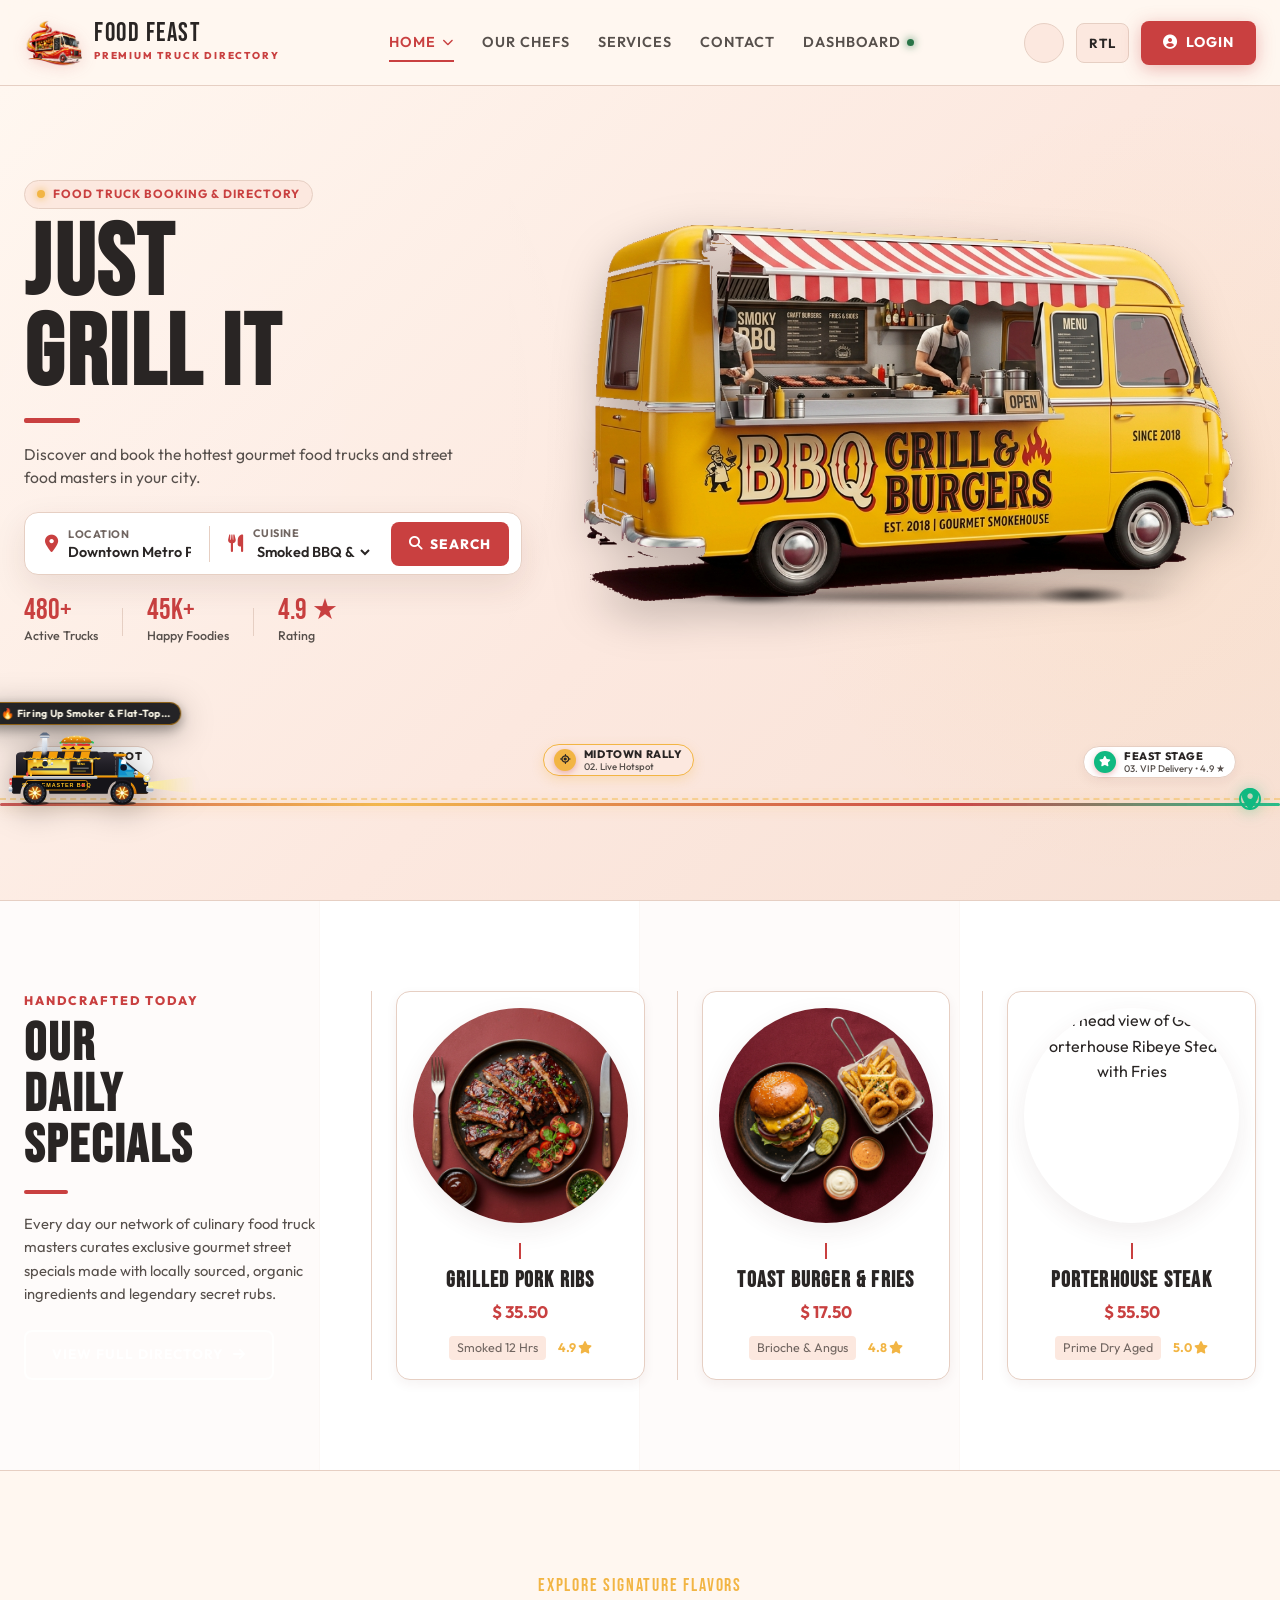
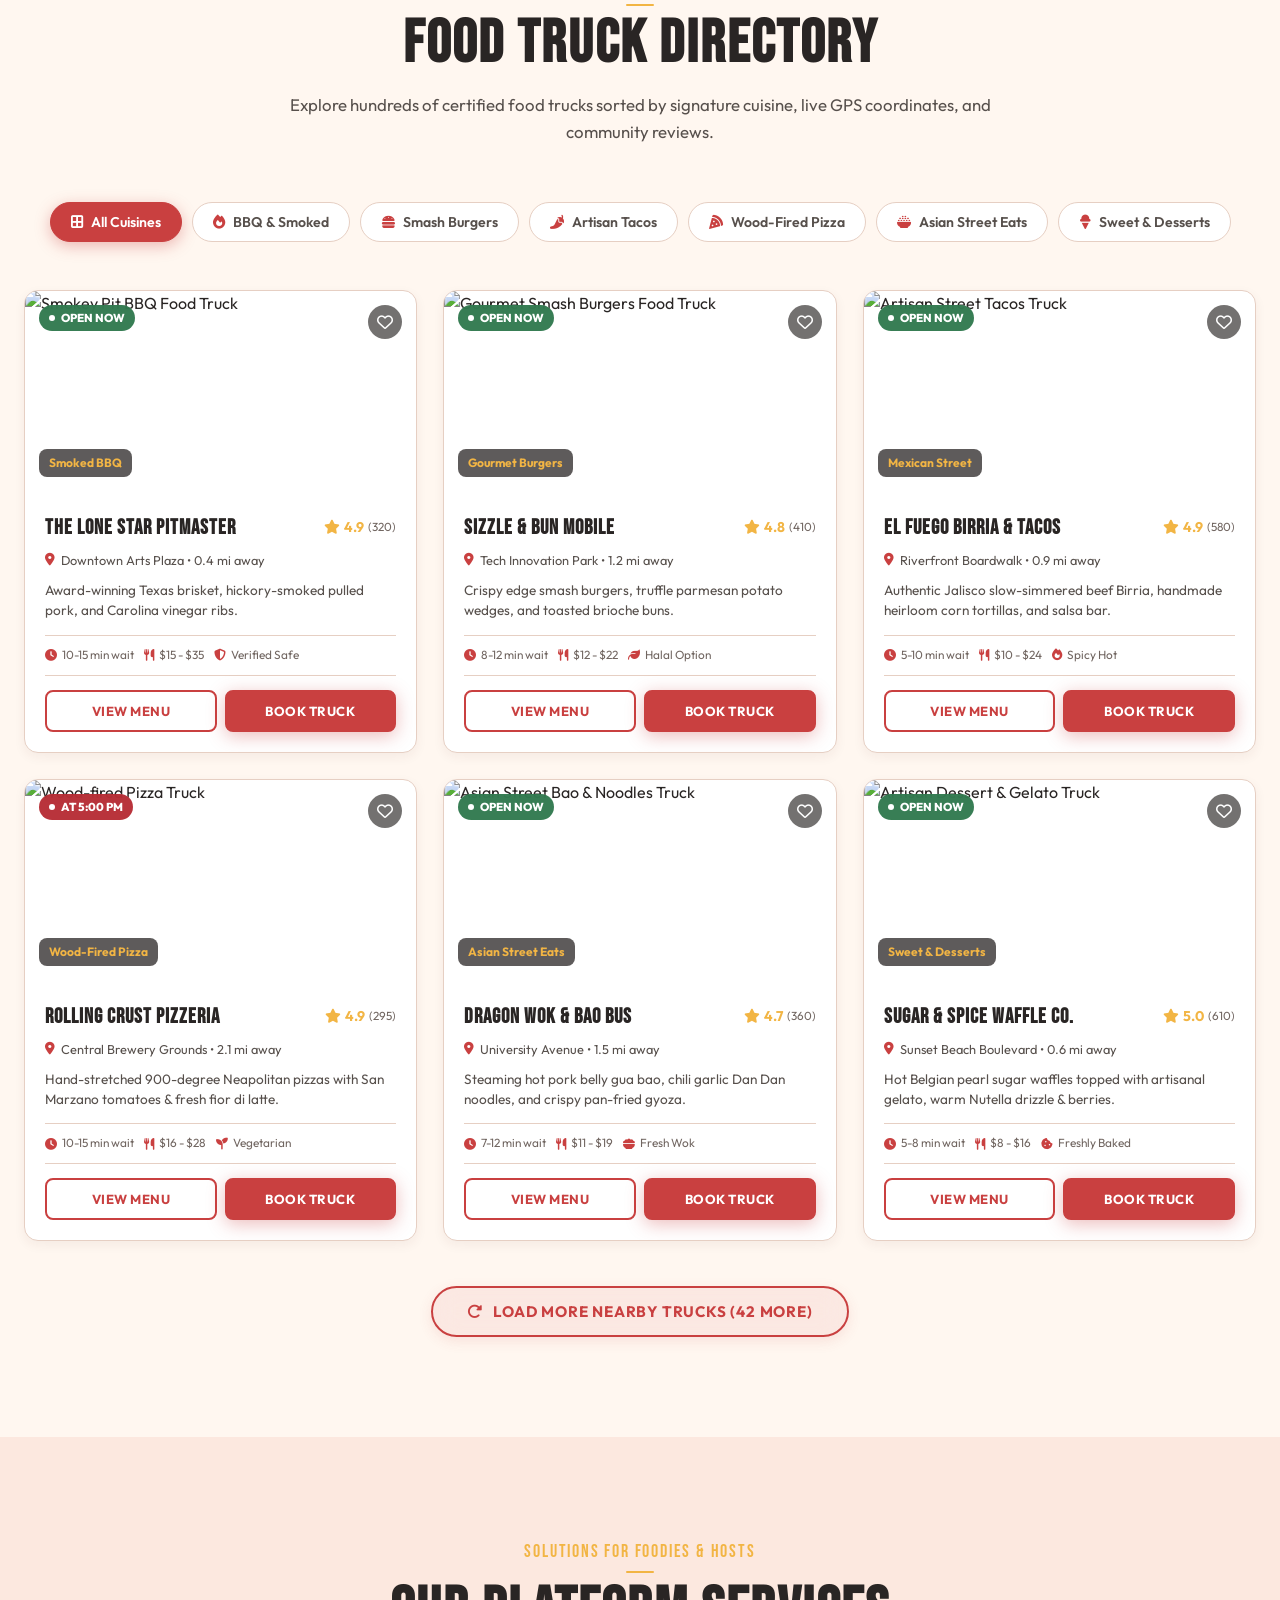
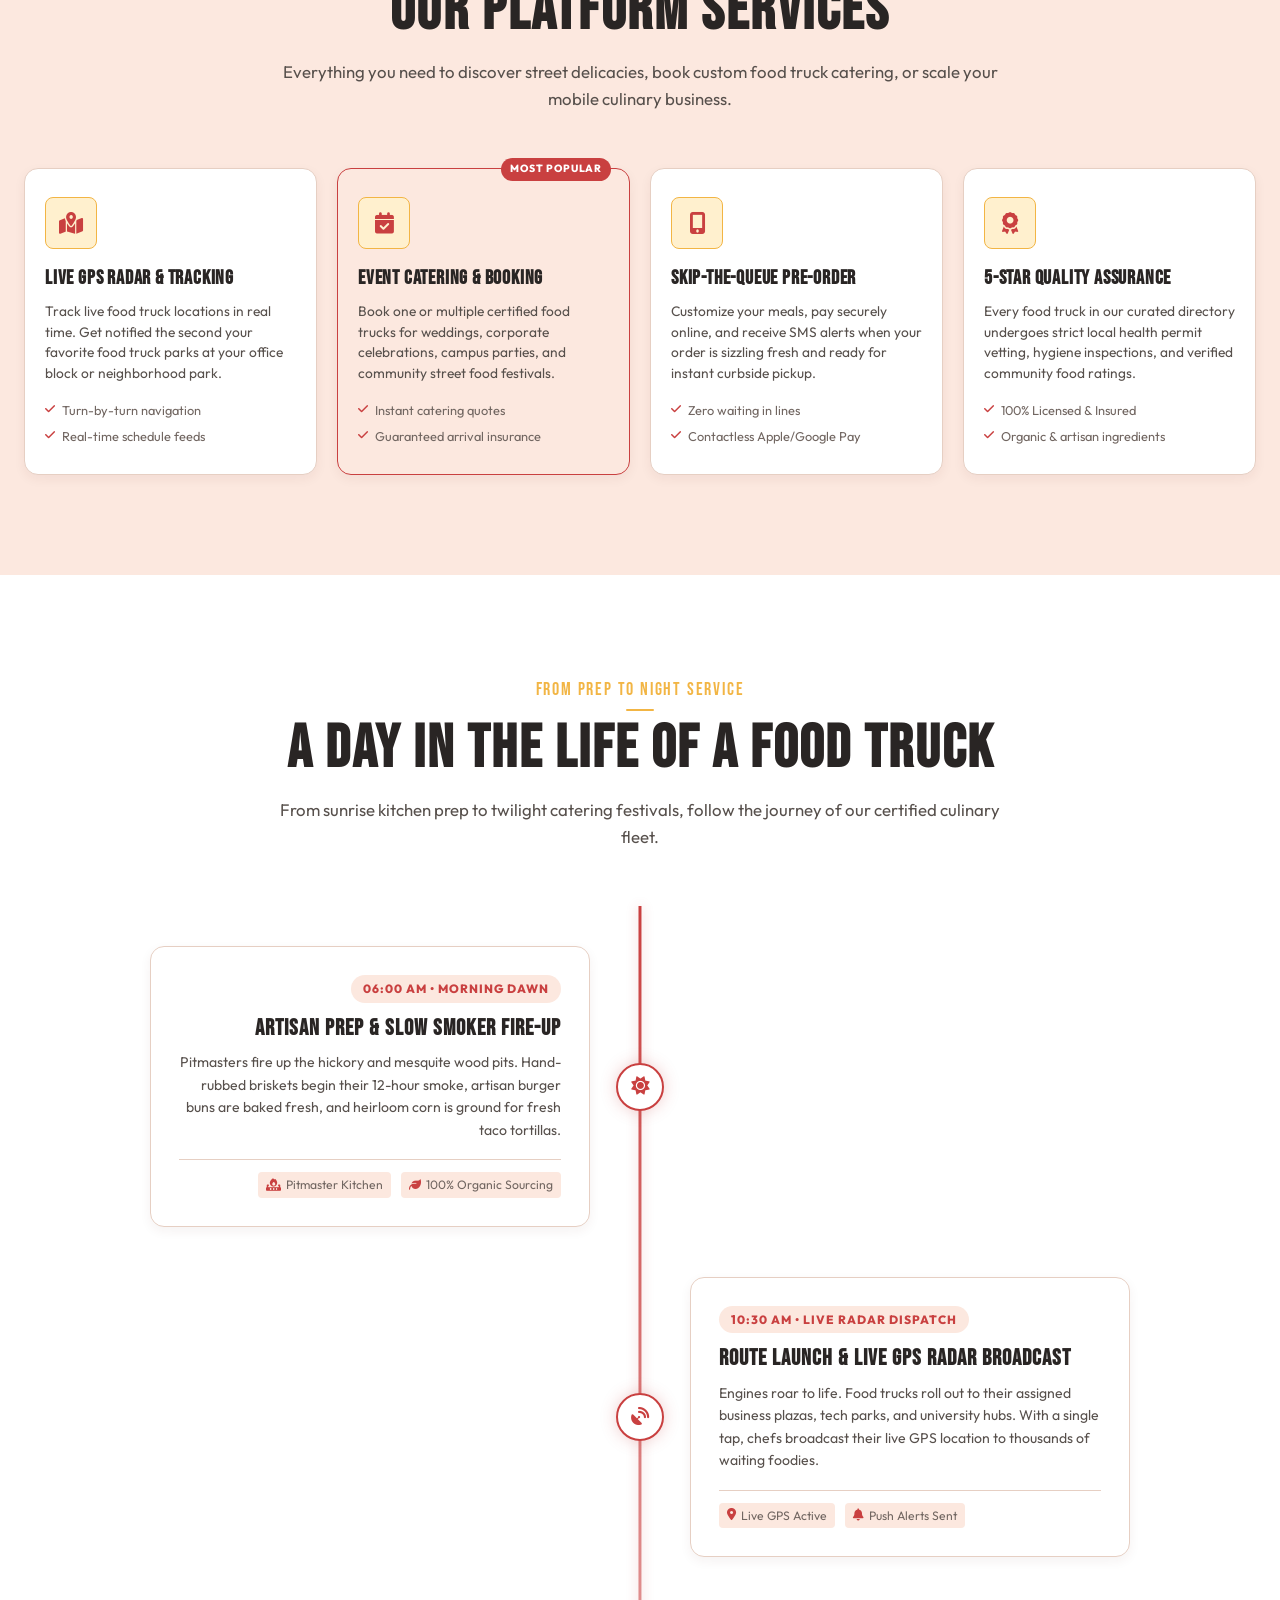
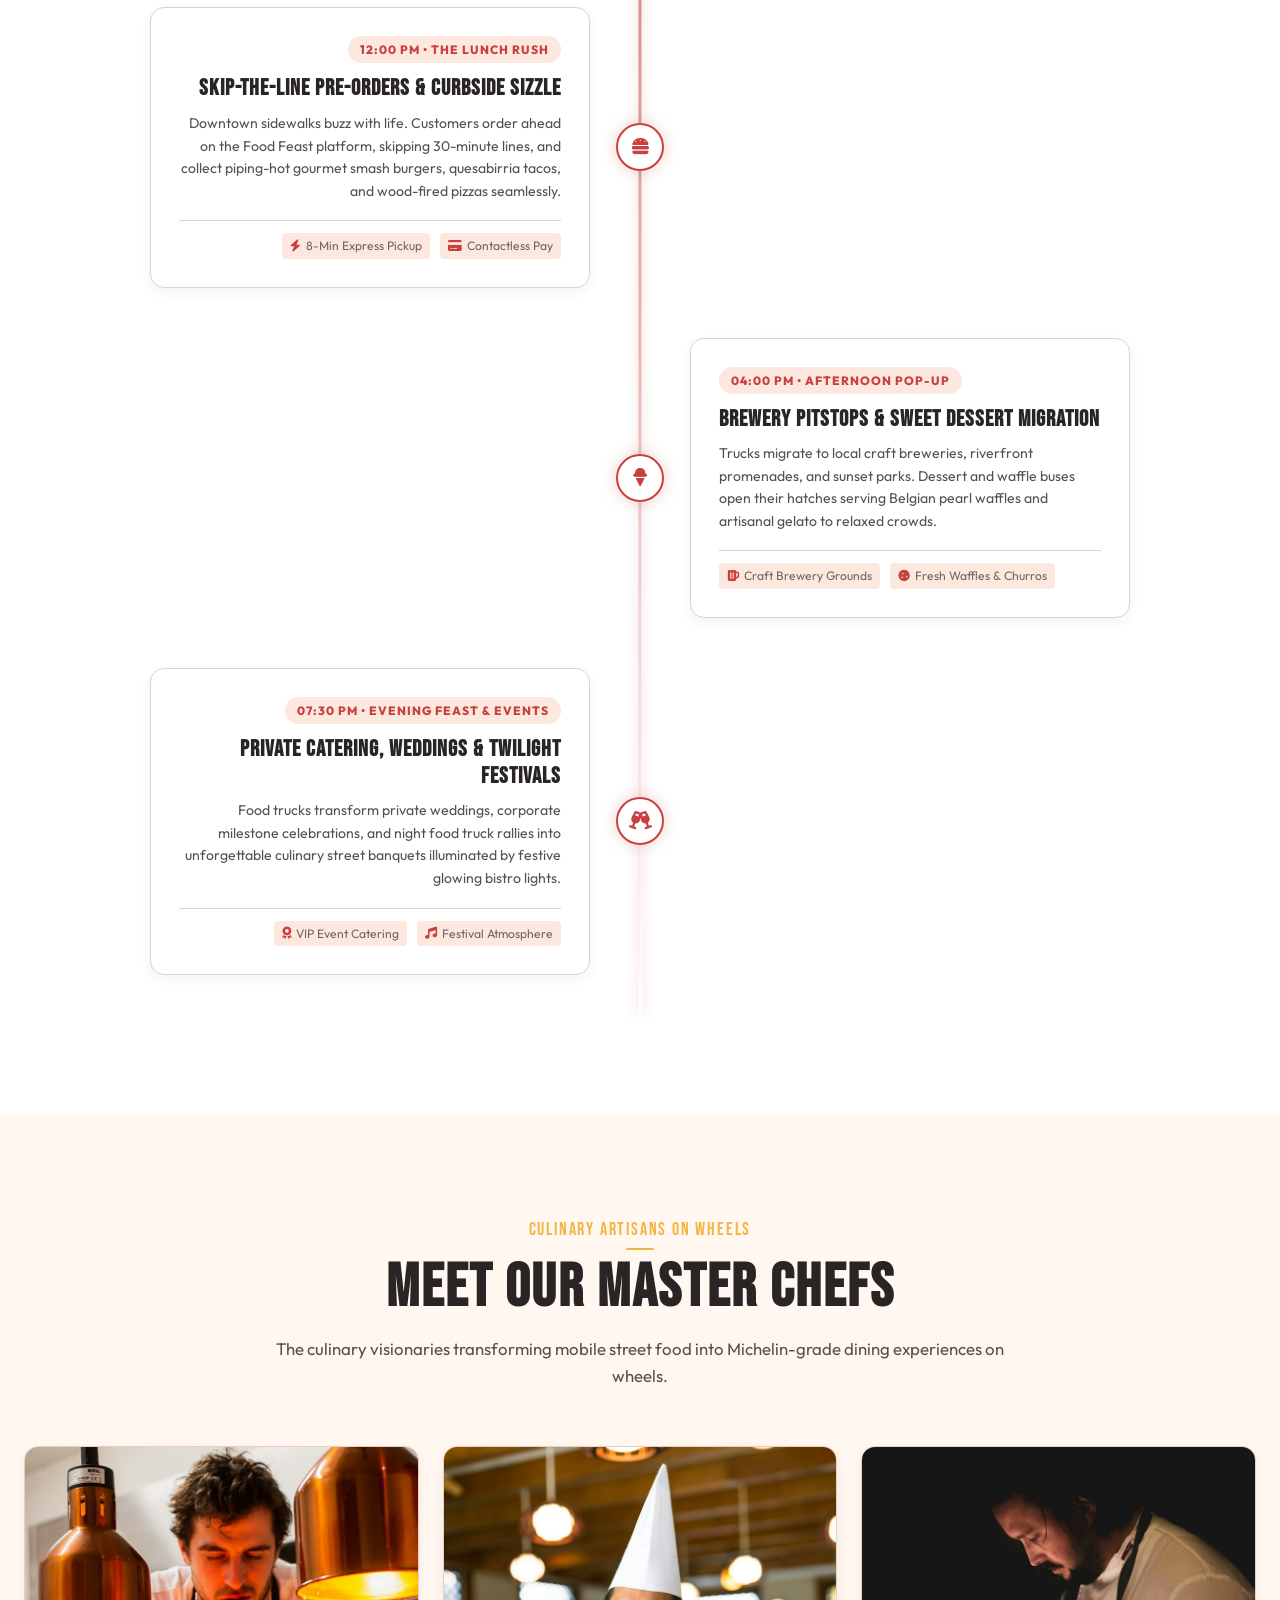
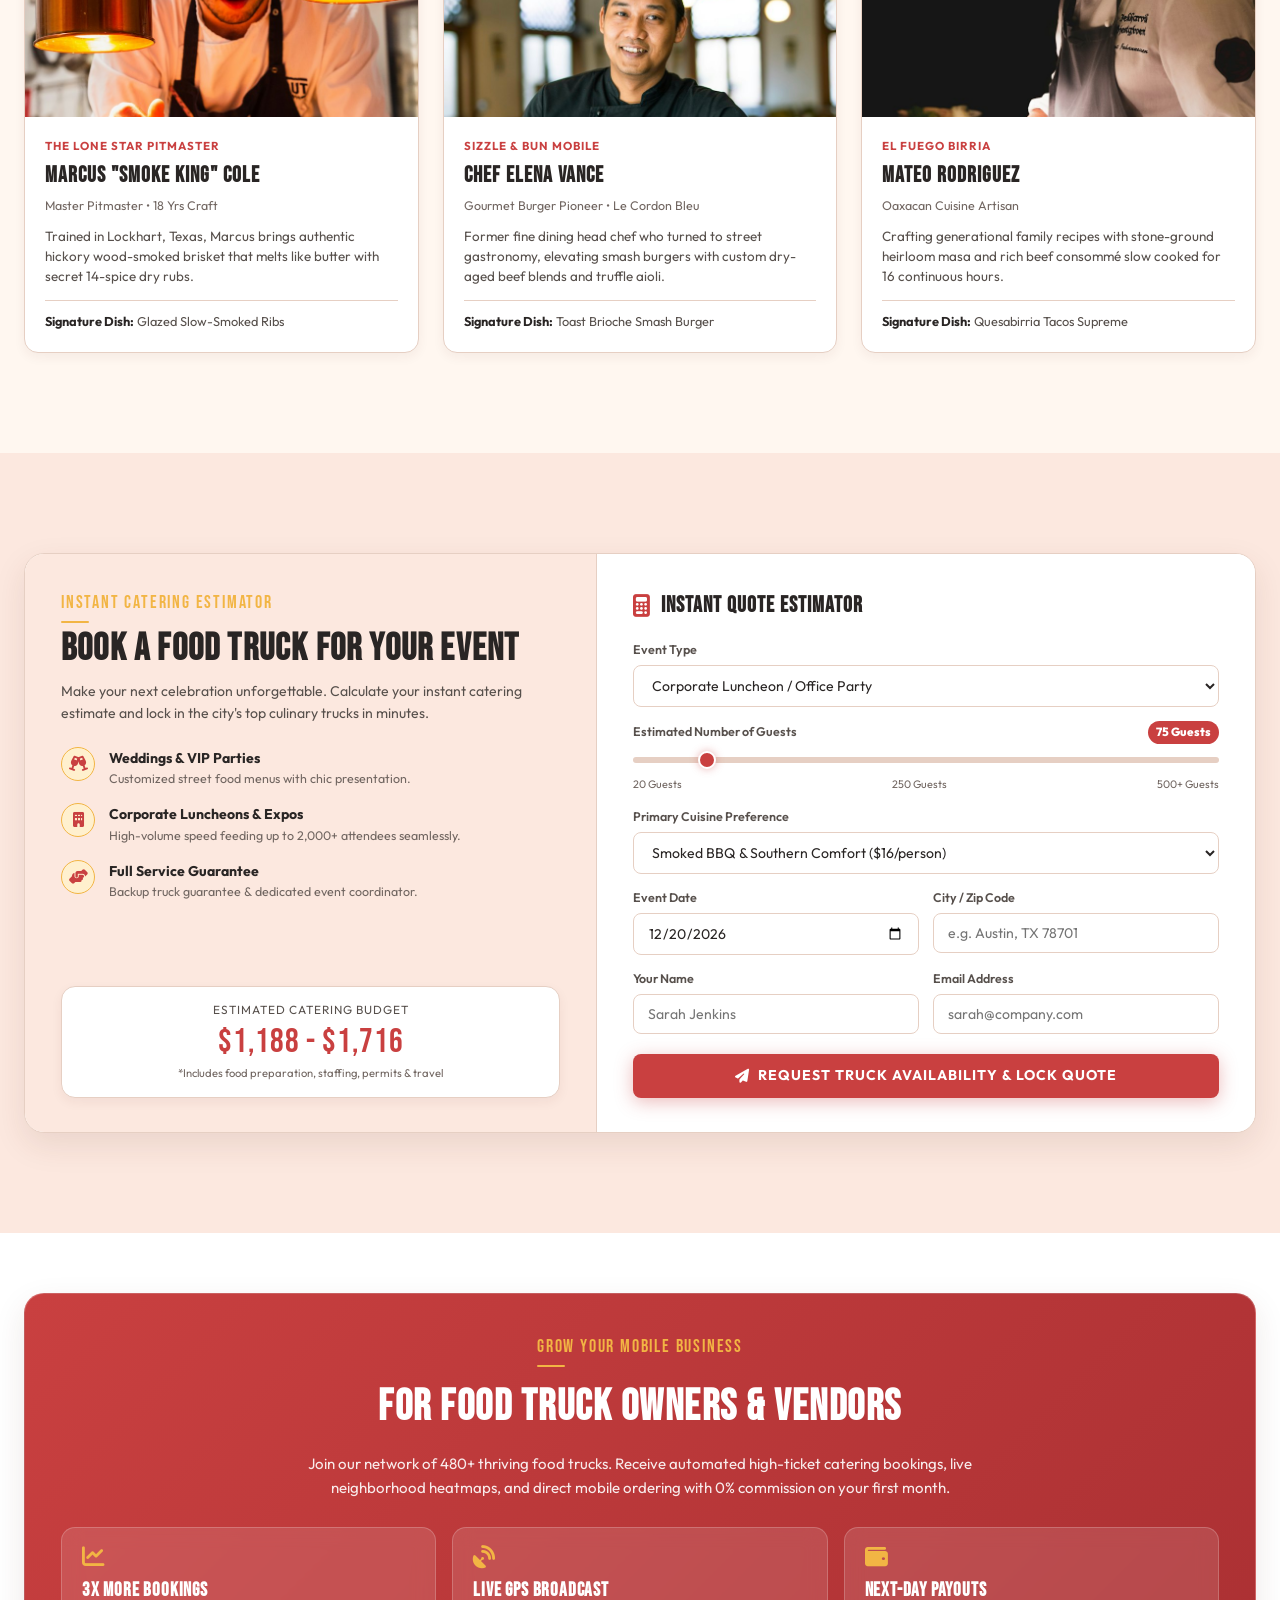
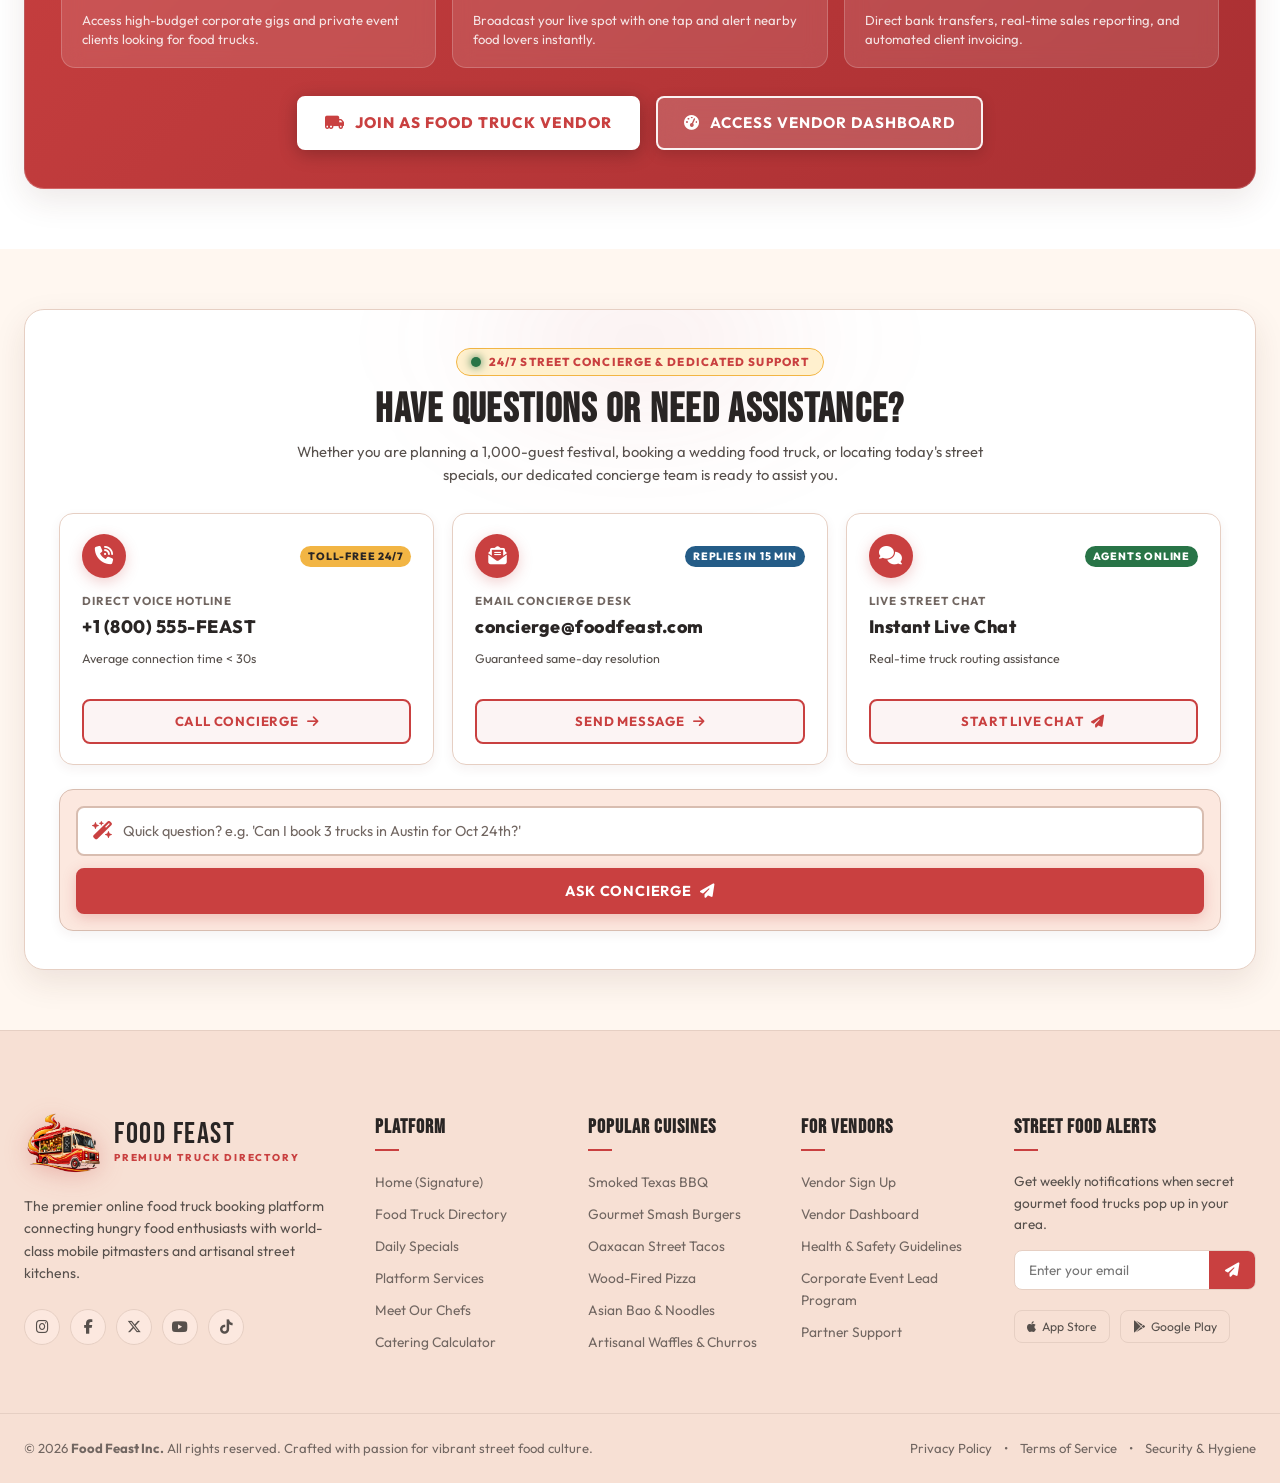
==== index.html @ 77c75a03 "Add files via upload" ====
<!DOCTYPE html>
<html lang="en" dir="ltr" data-theme="burgundy">
<head>
  <meta charset="UTF-8">
  <meta name="viewport" content="width=device-width, initial-scale=1.0">
  <title>Food Feast — Premier Food Truck Booking & Street Food Directory Platform</title>
  <meta name="description" content="Discover nearby gourmet food trucks, explore diverse street food cuisines, and book premium food trucks for catering, weddings, and private corporate events.">
  <meta name="keywords" content="food truck booking, food truck directory, street food, catering food trucks, BBQ ribs, gourmet burgers, food feast">
  
  <link rel="preconnect" href="https://fonts.googleapis.com">
  <link rel="preconnect" href="https://fonts.gstatic.com" crossorigin>
  <link href="https://fonts.googleapis.com/css2?family=Bebas+Neue&family=Outfit:wght@300;400;500;600;700;800&family=Playfair+Display:ital,wght@0,600;1,400&display=swap" rel="stylesheet">
  
  <link rel="stylesheet" href="https://cdnjs.cloudflare.com/ajax/libs/font-awesome/6.5.1/css/all.min.css">
  
  <script src="https://unpkg.com/lucide@latest"></script>
  
  <link rel="icon" type="image/png" href="assets/favicon.png">
  <link rel="apple-touch-icon" href="assets/favicon.png">

  <link rel="stylesheet" href="index.css?v=2.5">
</head>
<body>

  <header class="site-header" id="siteHeader">
    <div class="header-container">
      
      <a href="#home" class="brand-logo" id="brandLogo" aria-label="Food Feast Home">
        <div class="logo-emblem">
          <img src="assets/logo.png" alt="Food Feast Logo" class="brand-logo-img">
        </div>
        <div class="brand-text">
          <span class="brand-title">FOOD FEAST</span>
          <span class="brand-subtitle">PREMIUM TRUCK DIRECTORY</span>
        </div>
      </a>

      <nav class="main-nav" id="mainNav" aria-label="Primary Navigation">
        <ul class="nav-list">
          
          <li class="nav-item dropdown" id="homeDropdownItem">
            <a href="#home" class="nav-link dropdown-toggle active" id="homeDropdownToggle" aria-haspopup="true" aria-expanded="false">
              HOME <i class="fa-solid fa-chevron-down dropdown-arrow"></i>
            </a>
            <ul class="dropdown-menu" id="homeDropdownMenu">
              <li>
                <a href="index.html" class="dropdown-link active" id="navHome1">
                  <div class="drop-item-content">
                    <span class="drop-title">Home 1 (Signature)</span>
                    <span class="drop-desc">Hero BBQ Truck & Daily Specials</span>
                  </div>
                  <span class="current-badge">Active</span>
                </a>
              </li>
              <li>
                <a href="Home 2.html" class="dropdown-link" id="navHome2">
                  <div class="drop-item-content">
                    <span class="drop-title">Home 2 (Live Grid)</span>
                    <span class="drop-desc">Interactive Radar & Cuisine Finder</span>
                  </div>
                  <span class="preview-tag">Explore</span>
                </a>
              </li>
              <li>
                <a href="About.html" class="dropdown-link" id="navAbout">
                  <div class="drop-item-content">
                    <span class="drop-title">About Us (Our Chefs)</span>
                    <span class="drop-desc">Mission, Heritage & Chef Roster</span>
                  </div>
                  <span class="preview-tag">Explore</span>
                </a>
              </li>
            </ul>
          </li>

          <li class="nav-item">
            <a href="About.html" class="nav-link" id="navChefs">OUR CHEFS</a>
          </li>
          <li class="nav-item">
            <a href="Services.html" class="nav-link" id="navServices">SERVICES</a>
          </li>
          <li class="nav-item">
            <a href="Contact.html" class="nav-link" id="navContact">CONTACT</a>
          </li>
          <li class="nav-item">
            <a href="dashboard.html" class="nav-link" id="navDashboard">
              DASHBOARD <span class="nav-live-dot"></span>
            </a>
          </li>
        </ul>
      </nav>

      <div class="header-actions">
        
        <button class="action-btn theme-toggle-btn" id="themeToggleBtn" aria-label="Toggle Theme Mode" title="Toggle Light / Dark Mode">
          <i data-lucide="sun" id="themeLucideIcon" class="theme-lucide-icon"></i>
        </button>

        <button class="action-btn rtl-toggle-btn" id="rtlToggleBtn" aria-label="Toggle Text Direction" title="Switch Direction (LTR / RTL)">
          <span id="rtlText">RTL</span>
        </button>

        <a href="login.html" class="btn btn-primary login-btn" id="loginBtn" aria-label="Go to Login Page">
          <i class="fa-solid fa-user-circle"></i>
          <span>LOGIN</span>
        </a>

        <button class="mobile-menu-btn" id="mobileMenuBtn" aria-label="Toggle Mobile Navigation Menu">
          <span class="bar"></span>
          <span class="bar"></span>
          <span class="bar"></span>
        </button>
      </div>

    </div>
  </header>

  <div class="mobile-drawer" id="mobileDrawer">
    <div class="drawer-header">
      <div class="brand-text">
        <span class="brand-title">FOOD FEAST</span>
      </div>
      <button class="drawer-close-btn" id="drawerCloseBtn" aria-label="Close menu">&times;</button>
    </div>
    <ul class="mobile-nav-list">
      <li><a href="index.html" class="mobile-nav-link active">Home 1</a></li>
      <li><a href="Home 2.html" class="mobile-nav-link">Home 2</a></li>
      <li><a href="About.html" class="mobile-nav-link">About (our Chefs)</a></li>
      <li><a href="Services.html" class="mobile-nav-link">Services</a></li>
      <li><a href="Contact.html" class="mobile-nav-link">Contact</a></li>
      <li><a href="dashboard.html" class="mobile-nav-link">Dashboard</a></li>
    </ul>
    <div class="drawer-footer">
      <a href="login.html" class="btn btn-primary w-100 mobile-login-btn" id="mobileLoginBtn">
        <i class="fa-solid fa-user-circle"></i>
        <span>Login / Register</span>
      </a>
    </div>
  </div>

  <main id="mainContent">

    <section class="section hero-section" id="home">
      <div class="hero-split-backdrop">
        <div class="hero-backdrop-left"></div>
        <div class="hero-backdrop-right"></div>
      </div>
      
      <div class="container hero-container">
        
        <div class="hero-content">
          <div class="hero-badge">
            <span class="pulse-beacon"></span>
            <span>FOOD TRUCK BOOKING & DIRECTORY</span>
          </div>

          <h1 class="hero-title">
            JUST<br>GRILL IT
          </h1>
          
          <div class="hero-title-dash"></div>

          <p class="hero-lead">
            Discover and book the hottest gourmet food trucks and street food masters in your city.
          </p>

          <div class="hero-search-card" id="heroSearchCard">
            <form class="hero-search-form" id="heroSearchForm" onsubmit="return false;">
              <div class="search-input-group">
                <i class="fa-solid fa-location-dot input-icon"></i>
                <div class="input-field-wrapper">
                  <label for="locationInput" class="input-label">Location</label>
                  <input type="text" id="locationInput" placeholder="Downtown, Metro Park..." value="Downtown Metro Park">
                </div>
              </div>

              <div class="search-divider"></div>

              <div class="search-input-group">
                <i class="fa-solid fa-utensils input-icon"></i>
                <div class="input-field-wrapper">
                  <label for="cuisineSelect" class="input-label">Cuisine</label>
                  <select id="cuisineSelect" aria-label="Select Cuisine Type">
                    <option value="all">All Cuisines</option>
                    <option value="bbq" selected>Smoked BBQ & Ribs</option>
                    <option value="burgers">Gourmet Smash Burgers</option>
                    <option value="tacos">Artisan Street Tacos</option>
                    <option value="pizza">Wood-Fired Pizza</option>
                    <option value="dessert">Sweet & Waffles</option>
                  </select>
                </div>
              </div>

              <button type="submit" class="btn btn-search" id="heroFindTrucksBtn">
                <i class="fa-solid fa-magnifying-glass"></i>
                <span>SEARCH</span>
              </button>
            </form>
          </div>

          <div class="hero-stats-row">
            <div class="hero-stat-item">
              <span class="stat-number">480+</span>
              <span class="stat-label">Active Trucks</span>
            </div>
            <div class="hero-stat-sep"></div>
            <div class="hero-stat-item">
              <span class="stat-number">45K+</span>
              <span class="stat-label">Happy Foodies</span>
            </div>
            <div class="hero-stat-sep"></div>
            <div class="hero-stat-item">
              <span class="stat-number">4.9 ★</span>
              <span class="stat-label">Rating</span>
            </div>
          </div>
        </div>

        <div class="hero-visual">
          <div class="truck-showcase-wrapper" id="heroTruckWrapper">
            <div class="truck-glow-layer"></div>
            
            <img src="assets/hero_truck_transparent.png" alt="Vibrant Yellow Gourmet Food Truck BBQ & Burgers" class="hero-truck-image" id="heroTruckImg" loading="eager" fetchpriority="high">
            
            <div class="truck-ground-shadow"></div>
            <div class="truck-ground-contact-line"></div>
            <div class="truck-tire-contact-left"></div>
            <div class="truck-tire-contact-right"></div>
          </div>
        </div>

        <div class="hero-transit-lane" id="heroTransitLane" aria-label="Live Food Truck Fleet Odyssey Track">
          
          <div class="transit-waypoints-bar">
            
            <button class="transit-waypoint wp-start" data-stop="start" id="wpDepot" title="Click to track Grill Depot" type="button">
              <span class="wp-icon"><i class="fa-solid fa-fire-burner"></i></span>
              <span class="wp-meta">
                <strong class="wp-name">GRILL DEPOT</strong>
                <small class="wp-sub">01. Fire Up Grills</small>
              </span>
            </button>

            <button class="transit-waypoint wp-mid active" data-stop="mid" id="wpRally" title="Click to track Midtown Rally" type="button">
              <span class="wp-icon"><i class="fa-solid fa-location-crosshairs"></i></span>
              <span class="wp-meta">
                <strong class="wp-name">MIDTOWN RALLY</strong>
                <small class="wp-sub">02. Live Hotspot</small>
              </span>
            </button>

            <button class="transit-waypoint wp-end" data-stop="end" id="wpFest" title="Click to track Feast Stage" type="button">
              <span class="wp-icon"><i class="fa-solid fa-star"></i></span>
              <span class="wp-meta">
                <strong class="wp-name">FEAST STAGE</strong>
                <small class="wp-sub">03. VIP Delivery • 4.9 ★</small>
              </span>
            </button>
          </div>

          <div class="transit-road-track">
            <div class="transit-road-surface"></div>
            <div class="transit-road-dash"></div>
            
            <div class="transit-endpoint" title="Live Fleet Hotspot Destination">
              <i class="fa-solid fa-location-dot endpoint-pin"></i>
              <span class="endpoint-pulse"></span>
            </div>
          </div>

          <div class="mini-truck-mover" id="miniTruckMover" role="button" tabindex="0" title="Click to Honk & Boost! Hover for Menu" aria-label="Gourmet Food Truck #402 en route">
            
            <div class="truck-live-status-pill" id="truckStatusPill">
              <span class="telemetry-beacon"></span>
              <span class="telemetry-text" id="truckStatusText">🔥 Firing Up Smoker & Flat-Top...</span>
            </div>

            <div class="truck-honk-bubble" id="truckHonkBubble">HONK HONK! 🎺</div>

            <div class="truck-hover-card" id="truckHoverCard">
              <div class="th-header">
                <span class="th-badge"><i class="fa-solid fa-circle-check"></i> CERTIFIED FLEET #402</span>
                <span class="th-rating"><i class="fa-solid fa-star"></i> 4.9 (1.4K)</span>
              </div>
              <h4 class="th-title">The Smokemaster Pit & Burger Co.</h4>
              <p class="th-desc">Smoked bourbon ribs, crispy smash patties, artisan brioche buns.</p>
              <div class="th-footer">
                <span class="th-eta"><i class="fa-solid fa-clock"></i> ETA 12 MINS</span>
                <a href="#specials" class="th-action-btn">ORDER SPECIALS <i class="fa-solid fa-arrow-right"></i></a>
              </div>
            </div>

            <div class="mini-truck-body-wrap">
              
              <div class="truck-headlight-beam"></div>

              <div class="truck-smoker-smoke">
                <span class="smoke-ring s-ring-1"></span>
                <span class="smoke-ring s-ring-2"></span>
                <span class="smoke-ring s-ring-3"></span>
              </div>

              <div class="truck-exhaust-puffs" id="truckExhaustPuffs">
                <span class="puff puff-1"></span>
                <span class="puff puff-2"></span>
                <span class="puff puff-3"></span>
                <span class="turbo-spark" id="turboSpark"></span>
              </div>

              <svg class="realistic-truck-svg" viewBox="0 0 220 110" width="160" height="80" aria-hidden="true">
                <defs>
                  
                  <linearGradient id="ftCharcoal" x1="0%" y1="0%" x2="0%" y2="100%">
                    <stop offset="0%" stop-color="#34313A"/>
                    <stop offset="45%" stop-color="#232128"/>
                    <stop offset="100%" stop-color="#151419"/>
                  </linearGradient>

                  <linearGradient id="ftMustard" x1="0%" y1="0%" x2="0%" y2="100%">
                    <stop offset="0%" stop-color="#FBBF24"/>
                    <stop offset="40%" stop-color="#F59E0B"/>
                    <stop offset="100%" stop-color="#D97706"/>
                  </linearGradient>

                  <radialGradient id="ftKitchenGlow" cx="50%" cy="50%" r="60%">
                    <stop offset="0%" stop-color="#FEF08A"/>
                    <stop offset="60%" stop-color="#FDE047"/>
                    <stop offset="100%" stop-color="#F59E0B"/>
                  </radialGradient>

                  <linearGradient id="ftChrome" x1="0%" y1="0%" x2="0%" y2="100%">
                    <stop offset="0%" stop-color="#FFFFFF"/>
                    <stop offset="40%" stop-color="#CBD5E1"/>
                    <stop offset="70%" stop-color="#94A3B8"/>
                    <stop offset="100%" stop-color="#E2E8F0"/>
                  </linearGradient>

                  <radialGradient id="ftTire" cx="50%" cy="50%" r="50%">
                    <stop offset="65%" stop-color="#2D3139"/>
                    <stop offset="85%" stop-color="#1A1C22"/>
                    <stop offset="100%" stop-color="#0E1014"/>
                  </radialGradient>

                  <radialGradient id="ftRim" cx="50%" cy="50%" r="50%">
                    <stop offset="0%" stop-color="#FDE68A"/>
                    <stop offset="45%" stop-color="#D97706"/>
                    <stop offset="85%" stop-color="#92400E"/>
                    <stop offset="100%" stop-color="#78350F"/>
                  </radialGradient>

                  <linearGradient id="ftBun" x1="0%" y1="0%" x2="0%" y2="100%">
                    <stop offset="0%" stop-color="#FDE68A"/>
                    <stop offset="40%" stop-color="#F59E0B"/>
                    <stop offset="100%" stop-color="#B45309"/>
                  </linearGradient>

                  <linearGradient id="ftPatty" x1="0%" y1="0%" x2="0%" y2="100%">
                    <stop offset="0%" stop-color="#78350F"/>
                    <stop offset="50%" stop-color="#451A03"/>
                    <stop offset="100%" stop-color="#291205"/>
                  </linearGradient>
                </defs>

                <ellipse cx="48" cy="106" rx="19" ry="2.8" fill="rgba(0,0,0,0.55)"/>
                <ellipse cx="168" cy="106" rx="19" ry="2.8" fill="rgba(0,0,0,0.55)"/>
                <rect x="42" y="105" width="132" height="2" fill="rgba(0,0,0,0.3)"/>

                <rect x="58" y="16" width="7" height="24" rx="2" fill="url(#ftChrome)"/>
                <rect x="55" y="13" width="13" height="4" rx="2" fill="url(#ftChrome)"/>
                <path d="M 54 13 L 69 13 L 64 9 L 59 9 Z" fill="#64748B"/>

                <g id="rooftopBurger">
                  
                  <rect x="82" y="36" width="46" height="5" rx="1.5" fill="url(#ftCharcoal)" stroke="#F59E0B" stroke-width="0.8"/>
                  <circle cx="86" cy="38.5" r="1.5" fill="#F59E0B"/>
                  <circle cx="124" cy="38.5" r="1.5" fill="#F59E0B"/>
                  <ellipse cx="105" cy="38" rx="25" ry="3.5" fill="rgba(245, 158, 11, 0.45)"/>

                  <rect x="85" y="32" width="40" height="5" rx="2.5" fill="url(#ftBun)"/>

                  <rect x="84" y="27" width="42" height="5" rx="2" fill="url(#ftPatty)"/>
                  <line x1="90" y1="28" x2="94" y2="31" stroke="#1C0A00" stroke-width="1.2"/>
                  <line x1="98" y1="28" x2="102" y2="31" stroke="#1C0A00" stroke-width="1.2"/>
                  <line x1="106" y1="28" x2="110" y2="31" stroke="#1C0A00" stroke-width="1.2"/>
                  <line x1="114" y1="28" x2="118" y2="31" stroke="#1C0A00" stroke-width="1.2"/>

                  <path d="M 83 27 L 127 27 L 125 30 L 118 33 L 114 29 L 105 34 L 101 28 L 93 33 L 89 29 L 83 31 Z" fill="#FBBF24"/>

                  <rect x="86" y="24" width="18" height="3" rx="1.5" fill="#EF4444"/>
                  <rect x="106" y="24" width="18" height="3" rx="1.5" fill="#DC2626"/>

                  <path d="M 83 23 Q 87 21 91 23 Q 95 21 99 23 Q 103 21 107 23 Q 111 21 115 23 Q 119 21 123 23 Q 126 21 128 23" fill="none" stroke="#22C55E" stroke-width="2.5" stroke-linecap="round"/>

                  <path d="M 84 23 C 84 10, 126 10, 126 23 Z" fill="url(#ftBun)"/>
                  <ellipse cx="94" cy="16" rx="1.2" ry="0.6" fill="#FFFBEB" transform="rotate(-15 94 16)"/>
                  <ellipse cx="102" cy="14" rx="1.2" ry="0.6" fill="#FFFBEB"/>
                  <ellipse cx="110" cy="15" rx="1.2" ry="0.6" fill="#FFFBEB" transform="rotate(15 110 15)"/>
                  <ellipse cx="98" cy="18" rx="1.2" ry="0.6" fill="#FFFBEB" transform="rotate(25 98 18)"/>
                  <ellipse cx="106" cy="19" rx="1.2" ry="0.6" fill="#FFFBEB" transform="rotate(-20 106 19)"/>
                  <ellipse cx="116" cy="19" rx="1.2" ry="0.6" fill="#FFFBEB" transform="rotate(30 116 19)"/>
                  <ellipse cx="89" cy="20" rx="1.2" ry="0.6" fill="#FFFBEB" transform="rotate(-30 89 20)"/>
                </g>

                <path d="M 22 41 C 22 38, 25 36, 29 36 L 152 36 C 156 36, 158 38, 159 42 L 159 70 L 22 70 Z" fill="url(#ftCharcoal)"/>

                <path d="M 158 38 C 162 38, 166 40, 170 46 L 191 63 C 196 66, 201 71, 202 77 L 204 90 C 204 92, 202 93, 200 93 L 159 93 L 159 38 Z" fill="url(#ftCharcoal)"/>
                
                <path d="M 172 63 L 191 63 C 196 66, 201 71, 202 77 L 204 90 C 204 92, 202 93, 200 93 L 180 93 L 180 75 Z" fill="url(#ftMustard)" opacity="0.95"/>
                <rect x="156" y="38" width="18" height="4" rx="2" fill="url(#ftMustard)"/>

                <path d="M 22 70 L 159 70 L 204 70 L 204 90 C 204 93, 202 93, 199 93 L 188 93 C 187 80, 178 74, 168 74 C 158 74, 149 80, 148 93 L 68 93 C 67 80, 58 74, 48 74 C 38 74, 29 80, 28 93 L 19 93 C 17 93, 16 91, 16 89 L 16 73 C 16 71, 18 70, 22 70 Z" fill="#151419"/>

                <rect x="18" y="68" width="186" height="3" fill="url(#ftMustard)"/>

                <path d="M 163 43 L 185 60 L 185 71 L 162 71 Z" fill="#0EA5E9" opacity="0.85" stroke="#1E293B" stroke-width="1.2"/>
                <path d="M 166 45 L 182 60 L 175 60 Z" fill="rgba(255,255,255,0.45)"/>
                
                <circle cx="170" cy="57" r="4.5" fill="#0F172A"/>
                <path d="M 166 52 C 166 47, 174 47, 174 52 Z" fill="#FFFFFF"/>
                <circle cx="170" cy="49" r="3.2" fill="#FFFFFF"/>
                
                <circle cx="187" cy="65" r="3" fill="url(#ftChrome)"/>
                <line x1="183" y1="65" x2="187" y2="65" stroke="#475569" stroke-width="1.5"/>

                <rect x="36" y="44" width="94" height="25" rx="2" fill="#09090B"/>
                <rect x="38" y="46" width="90" height="21" fill="url(#ftKitchenGlow)" opacity="0.95"/>
                
                <rect x="42" y="58" width="50" height="3" fill="#334155"/>
                <circle cx="62" cy="52" r="3.8" fill="#1E293B"/>
                <path d="M 59 48 C 59 44, 65 44, 65 48 Z" fill="#FFFFFF"/>
                <circle cx="62" cy="45" r="2.8" fill="#FFFFFF"/>
                <line x1="65" y1="55" x2="71" y2="52" stroke="url(#ftChrome)" stroke-width="1.2"/>
                <rect x="70" y="50" width="3" height="4" fill="url(#ftChrome)"/>
                
                <ellipse cx="48" cy="57" rx="3.5" ry="1.2" fill="#451A03"/>
                <ellipse cx="56" cy="57" rx="3.5" ry="1.2" fill="#451A03"/>
                
                <rect x="96" y="48" width="30" height="18" rx="1.5" fill="#18181B" stroke="#B45309" stroke-width="1"/>
                <text x="111" y="54" font-family="'Outfit', sans-serif" font-size="4" font-weight="bold" fill="#FBBF24" text-anchor="middle">MENU</text>
                <line x1="100" y1="58" x2="122" y2="58" stroke="#FFFFFF" stroke-width="0.8" opacity="0.85"/>
                <line x1="100" y1="62" x2="118" y2="62" stroke="#FDE047" stroke-width="0.8" opacity="0.85"/>

                <rect x="32" y="69" width="102" height="3.5" rx="1.5" fill="url(#ftChrome)"/>
                
                <rect x="36" y="64" width="3" height="5" rx="1" fill="#EF4444"/>
                <polygon points="36.5,64 38.5,64 37.5,62" fill="#EF4444"/>
                <rect x="41" y="64" width="3" height="5" rx="1" fill="#FBBF24"/>
                <polygon points="41.5,64 43.5,64 42.5,62" fill="#FBBF24"/>

                <g class="truck-awning">
                  <path d="M 32 44 L 138 44 L 134 35 L 36 35 Z" fill="#1E1D24"/>
                  <path d="M 46 35 L 44 44 L 56 44 L 58 35 Z" fill="#F59E0B"/>
                  <path d="M 68 35 L 66 44 L 78 44 L 80 35 Z" fill="#F59E0B"/>
                  <path d="M 90 35 L 88 44 L 100 44 L 102 35 Z" fill="#F59E0B"/>
                  <path d="M 112 35 L 110 44 L 122 44 L 124 35 Z" fill="#F59E0B"/>
                  <path d="M 32 44 Q 37 47 42 44 Q 47 47 52 44 Q 57 47 62 44 Q 67 47 72 44 Q 77 47 82 44 Q 87 47 92 44 Q 97 47 102 44 Q 107 47 112 44 Q 117 47 122 44 Q 127 47 132 44 Q 135 46 138 44" fill="none" stroke="#FBBF24" stroke-width="1.8"/>
                </g>

                <g class="bistro-lights">
                  <line x1="38" y1="46" x2="132" y2="46" stroke="#475569" stroke-width="0.8"/>
                  <circle cx="48" cy="48" r="3" fill="rgba(254, 240, 138, 0.45)"/>
                  <circle cx="48" cy="48" r="1.5" fill="#FEF08A"/>
                  <circle cx="68" cy="48" r="3" fill="rgba(254, 240, 138, 0.45)"/>
                  <circle cx="68" cy="48" r="1.5" fill="#FEF08A"/>
                  <circle cx="88" cy="48" r="3" fill="rgba(254, 240, 138, 0.45)"/>
                  <circle cx="88" cy="48" r="1.5" fill="#FEF08A"/>
                  <circle cx="108" cy="48" r="3" fill="rgba(254, 240, 138, 0.45)"/>
                  <circle cx="108" cy="48" r="1.5" fill="#FEF08A"/>
                  <circle cx="126" cy="48" r="3" fill="rgba(254, 240, 138, 0.45)"/>
                  <circle cx="126" cy="48" r="1.5" fill="#FEF08A"/>
                </g>

                <rect x="36" y="75" width="84" height="13" rx="2.5" fill="#09090B" stroke="#F59E0B" stroke-width="1"/>
                <text x="78" y="84" font-family="'Impact', 'Arial Black', sans-serif" font-size="7.5" font-weight="bold" fill="#FBBF24" text-anchor="middle" letter-spacing="1.2">SMOKEMASTER BBQ</text>
                <circle cx="42" cy="81.5" r="2" fill="#EF4444"/>
                <circle cx="114" cy="81.5" r="2" fill="#EF4444"/>

                <rect x="201" y="82" width="10" height="9" rx="2.5" fill="url(#ftChrome)"/>
                <circle cx="202" cy="72" r="5" fill="url(#ftChrome)"/>
                <circle cx="202" cy="72" r="3.5" fill="#FEF08A"/>
                <circle cx="203" cy="71" r="1.5" fill="#FFFFFF"/>
                <rect x="198" y="78" width="4" height="2.5" rx="1" fill="#F59E0B"/>
                <line x1="194" y1="78" x2="194" y2="88" stroke="url(#ftChrome)" stroke-width="1.2"/>
                <line x1="197" y1="78" x2="197" y2="88" stroke="url(#ftChrome)" stroke-width="1.2"/>

                <rect x="12" y="84" width="5" height="7" rx="1.5" fill="url(#ftChrome)"/>
                <rect x="13" y="72" width="3.5" height="9" rx="1.5" fill="#EF4444"/>
                <circle cx="14.8" cy="76" r="1.4" fill="#FECACA"/>

                <g id="rearWheelGroup">
                  <circle cx="48" cy="92" r="15" fill="url(#ftTire)" stroke="#0E1014" stroke-width="2.2"/>
                  <circle cx="48" cy="92" r="12.5" fill="none" stroke="#475569" stroke-width="0.9" stroke-dasharray="2.5,2"/>
                  <g>
                    <animateTransform attributeName="transform" type="rotate" from="0 48 92" to="360 48 92" dur="0.65s" repeatCount="indefinite"/>
                    <circle cx="48" cy="92" r="9.5" fill="url(#ftRim)"/>
                    <circle cx="48" cy="92" r="3.2" fill="#1C1917"/>
                    <line x1="48" y1="83" x2="48" y2="101" stroke="#FDE68A" stroke-width="1.8"/>
                    <line x1="39" y1="92" x2="57" y2="92" stroke="#FDE68A" stroke-width="1.8"/>
                    <line x1="42" y1="86" x2="54" y2="98" stroke="#FDE68A" stroke-width="1.8"/>
                    <line x1="42" y1="98" x2="54" y2="86" stroke="#FDE68A" stroke-width="1.8"/>
                    <circle cx="48" cy="92" r="2.2" fill="#FFFBEB"/>
                  </g>
                </g>

                <g id="frontWheelGroup">
                  <circle cx="168" cy="92" r="15" fill="url(#ftTire)" stroke="#0E1014" stroke-width="2.2"/>
                  <circle cx="168" cy="92" r="12.5" fill="none" stroke="#475569" stroke-width="0.9" stroke-dasharray="2.5,2"/>
                  <g>
                    <animateTransform attributeName="transform" type="rotate" from="0 168 92" to="360 168 92" dur="0.65s" repeatCount="indefinite"/>
                    <circle cx="168" cy="92" r="9.5" fill="url(#ftRim)"/>
                    <circle cx="168" cy="92" r="3.2" fill="#1C1917"/>
                    <line x1="168" y1="83" x2="168" y2="101" stroke="#FDE68A" stroke-width="1.8"/>
                    <line x1="159" y1="92" x2="177" y2="92" stroke="#FDE68A" stroke-width="1.8"/>
                    <line x1="162" y1="86" x2="174" y2="98" stroke="#FDE68A" stroke-width="1.8"/>
                    <line x1="162" y1="98" x2="174" y2="86" stroke="#FDE68A" stroke-width="1.8"/>
                    <circle cx="168" cy="92" r="2.2" fill="#FFFBEB"/>
                  </g>
                </g>
              </svg>
            </div>
          </div>
        </div>

      </div>
    </section>

    <section class="section specials-section" id="specials">
      <div class="specials-split-backdrop">
        <div class="col-shade-1"></div>
        <div class="col-shade-2"></div>
        <div class="col-shade-3"></div>
        <div class="col-shade-4"></div>
      </div>

      <div class="container specials-container">
        
        <div class="special-col special-heading-col">
          <div class="specials-header-content">
            <span class="section-tag">HANDCRAFTED TODAY</span>
            <h2 class="specials-main-title">
              OUR<br>DAILY<br>SPECIALS
            </h2>
            <div class="specials-white-dash"></div>
            <p class="specials-desc">
              Every day our network of culinary food truck masters curates exclusive gourmet street specials made with locally sourced, organic ingredients and legendary secret rubs.
            </p>
            <a href="#directory" class="btn btn-outline-white specials-cta-btn">
              VIEW FULL DIRECTORY <i class="fa-solid fa-arrow-right"></i>
            </a>
          </div>
        </div>

        <div class="special-col special-dish-col" data-dish="ribs">
          <div class="dish-card">
            <div class="dish-image-wrapper">
              <img src="assets/grilled_ribs.jpg" alt="Overhead flatlay of Glazed Grilled Pork Ribs Platter with Cutlery and Dips" class="dish-topdown-img" loading="lazy">
              <div class="dish-hover-overlay">
                <button class="btn-quick-order" onclick="openDishModal('ribs')">Quick Order</button>
              </div>
            </div>
            
            <div class="dish-info">
              <div class="dish-vertical-accent"></div>
              <h3 class="dish-title">GRILLED PORK RIBS</h3>
              <p class="dish-price">$ 35.50</p>
              <div class="dish-meta">
                <span class="dish-tag">Smoked 12 Hrs</span>
                <span class="dish-rating">4.9 <i class="fa-solid fa-star"></i></span>
              </div>
            </div>
          </div>
        </div>

        <div class="special-col special-dish-col" data-dish="burger">
          <div class="dish-card">
            <div class="dish-image-wrapper">
              <img src="assets/toast_burger.jpg" alt="Overhead flatlay of Brioche Toast Burger and Crispy Onion Rings Basket" class="dish-topdown-img" loading="lazy">
              <div class="dish-hover-overlay">
                <button class="btn-quick-order" onclick="openDishModal('burger')">Quick Order</button>
              </div>
            </div>
            
            <div class="dish-info">
              <div class="dish-vertical-accent"></div>
              <h3 class="dish-title">TOAST BURGER & FRIES</h3>
              <p class="dish-price">$ 17.50</p>
              <div class="dish-meta">
                <span class="dish-tag">Brioche & Angus</span>
                <span class="dish-rating">4.8 <i class="fa-solid fa-star"></i></span>
              </div>
            </div>
          </div>
        </div>

        <div class="special-col special-dish-col" data-dish="steak">
          <div class="dish-card">
            <div class="dish-image-wrapper">
              <img src="https://images.unsplash.com/photo-1544025162-d76694265947?auto=format&fit=crop&w=800&q=80" alt="Overhead view of Gourmet Porterhouse Ribeye Steak with Fries" class="dish-topdown-img" loading="lazy">
              <div class="dish-hover-overlay">
                <button class="btn-quick-order" onclick="openDishModal('steak')">Quick Order</button>
              </div>
            </div>
            
            <div class="dish-info">
              <div class="dish-vertical-accent"></div>
              <h3 class="dish-title">PORTERHOUSE STEAK</h3>
              <p class="dish-price">$ 55.50</p>
              <div class="dish-meta">
                <span class="dish-tag">Prime Dry Aged</span>
                <span class="dish-rating">5.0 <i class="fa-solid fa-star"></i></span>
              </div>
            </div>
          </div>
        </div>

      </div>
    </section>

    <section class="section directory-section" id="directory">
      <div class="container">
        
        <div class="section-center-header">
          <div class="eyebrow-marker">EXPLORE SIGNATURE FLAVORS</div>
          <h2 class="section-title-large">FOOD TRUCK DIRECTORY</h2>
          <p class="section-subtitle">
            Explore hundreds of certified food trucks sorted by signature cuisine, live GPS coordinates, and community reviews.
          </p>
        </div>

        <div class="cuisine-filter-bar" id="cuisineFilterBar">
          <button class="filter-tab active" data-filter="all">
            <i class="fa-solid fa-border-all"></i> All Cuisines
          </button>
          <button class="filter-tab" data-filter="bbq">
            <i class="fa-solid fa-fire"></i> BBQ & Smoked
          </button>
          <button class="filter-tab" data-filter="burgers">
            <i class="fa-solid fa-burger"></i> Smash Burgers
          </button>
          <button class="filter-tab" data-filter="tacos">
            <i class="fa-solid fa-pepper-hot"></i> Artisan Tacos
          </button>
          <button class="filter-tab" data-filter="pizza">
            <i class="fa-solid fa-pizza-slice"></i> Wood-Fired Pizza
          </button>
          <button class="filter-tab" data-filter="asian">
            <i class="fa-solid fa-bowl-rice"></i> Asian Street Eats
          </button>
          <button class="filter-tab" data-filter="dessert">
            <i class="fa-solid fa-ice-cream"></i> Sweet & Desserts
          </button>
        </div>

        <div class="trucks-grid" id="trucksGrid">
          
          <div class="truck-card" data-category="bbq">
            <div class="truck-card-image-wrap">
              <img src="https://images.unsplash.com/photo-1555396273-367ea4eb4db5?auto=format&fit=crop&w=600&q=80" alt="Smokey Pit BBQ Food Truck" loading="lazy">
              <span class="status-badge status-open"><span class="status-dot"></span> OPEN NOW</span>
              <span class="truck-cuisine-tag">Smoked BBQ</span>
              <button class="favorite-btn" aria-label="Add to favorites"><i class="fa-regular fa-heart"></i></button>
            </div>
            <div class="truck-card-body">
              <div class="truck-header-row">
                <h3 class="truck-name">The Lone Star Pitmaster</h3>
                <div class="truck-rating"><i class="fa-solid fa-star"></i> 4.9 <small>(320)</small></div>
              </div>
              <p class="truck-location"><i class="fa-solid fa-location-dot"></i> Downtown Arts Plaza • 0.4 mi away</p>
              <p class="truck-desc">Award-winning Texas brisket, hickory-smoked pulled pork, and Carolina vinegar ribs.</p>
              
              <div class="truck-features">
                <span><i class="fa-solid fa-clock"></i> 10-15 min wait</span>
                <span><i class="fa-solid fa-utensils"></i> $15 - $35</span>
                <span><i class="fa-solid fa-shield-halved"></i> Verified Safe</span>
              </div>

              <div class="truck-card-actions">
                <button class="btn btn-sm btn-outline-primary" onclick="openTruckDrawer('Lone Star Pitmaster')">View Menu</button>
                <button class="btn btn-sm btn-primary" onclick="openBookingWithTruck('The Lone Star Pitmaster')">Book Truck</button>
              </div>
            </div>
          </div>

          <div class="truck-card" data-category="burgers">
            <div class="truck-card-image-wrap">
              <img src="https://images.unsplash.com/photo-1568901346375-23c9450c58cd?auto=format&fit=crop&w=600&q=80" alt="Gourmet Smash Burgers Food Truck" loading="lazy">
              <span class="status-badge status-open"><span class="status-dot"></span> OPEN NOW</span>
              <span class="truck-cuisine-tag">Gourmet Burgers</span>
              <button class="favorite-btn" aria-label="Add to favorites"><i class="fa-regular fa-heart"></i></button>
            </div>
            <div class="truck-card-body">
              <div class="truck-header-row">
                <h3 class="truck-name">Sizzle & Bun Mobile</h3>
                <div class="truck-rating"><i class="fa-solid fa-star"></i> 4.8 <small>(410)</small></div>
              </div>
              <p class="truck-location"><i class="fa-solid fa-location-dot"></i> Tech Innovation Park • 1.2 mi away</p>
              <p class="truck-desc">Crispy edge smash burgers, truffle parmesan potato wedges, and toasted brioche buns.</p>
              
              <div class="truck-features">
                <span><i class="fa-solid fa-clock"></i> 8-12 min wait</span>
                <span><i class="fa-solid fa-utensils"></i> $12 - $22</span>
                <span><i class="fa-solid fa-leaf"></i> Halal Option</span>
              </div>

              <div class="truck-card-actions">
                <button class="btn btn-sm btn-outline-primary" onclick="openTruckDrawer('Sizzle & Bun Mobile')">View Menu</button>
                <button class="btn btn-sm btn-primary" onclick="openBookingWithTruck('Sizzle & Bun Mobile')">Book Truck</button>
              </div>
            </div>
          </div>

          <div class="truck-card" data-category="tacos">
            <div class="truck-card-image-wrap">
              <img src="https://images.unsplash.com/photo-1565299585323-38d6b0865b47?auto=format&fit=crop&w=600&q=80" alt="Artisan Street Tacos Truck" loading="lazy">
              <span class="status-badge status-open"><span class="status-dot"></span> OPEN NOW</span>
              <span class="truck-cuisine-tag">Mexican Street</span>
              <button class="favorite-btn" aria-label="Add to favorites"><i class="fa-regular fa-heart"></i></button>
            </div>
            <div class="truck-card-body">
              <div class="truck-header-row">
                <h3 class="truck-name">El Fuego Birria & Tacos</h3>
                <div class="truck-rating"><i class="fa-solid fa-star"></i> 4.9 <small>(580)</small></div>
              </div>
              <p class="truck-location"><i class="fa-solid fa-location-dot"></i> Riverfront Boardwalk • 0.9 mi away</p>
              <p class="truck-desc">Authentic Jalisco slow-simmered beef Birria, handmade heirloom corn tortillas, and salsa bar.</p>
              
              <div class="truck-features">
                <span><i class="fa-solid fa-clock"></i> 5-10 min wait</span>
                <span><i class="fa-solid fa-utensils"></i> $10 - $24</span>
                <span><i class="fa-solid fa-fire"></i> Spicy Hot</span>
              </div>

              <div class="truck-card-actions">
                <button class="btn btn-sm btn-outline-primary" onclick="openTruckDrawer('El Fuego Birria')">View Menu</button>
                <button class="btn btn-sm btn-primary" onclick="openBookingWithTruck('El Fuego Birria & Tacos')">Book Truck</button>
              </div>
            </div>
          </div>

          <div class="truck-card" data-category="pizza">
            <div class="truck-card-image-wrap">
              <img src="https://images.unsplash.com/photo-1513104890138-7c749659a591?auto=format&fit=crop&w=600&q=80" alt="Wood-fired Pizza Truck" loading="lazy">
              <span class="status-badge status-closed"><span class="status-dot"></span> AT 5:00 PM</span>
              <span class="truck-cuisine-tag">Wood-Fired Pizza</span>
              <button class="favorite-btn" aria-label="Add to favorites"><i class="fa-regular fa-heart"></i></button>
            </div>
            <div class="truck-card-body">
              <div class="truck-header-row">
                <h3 class="truck-name">Rolling Crust Pizzeria</h3>
                <div class="truck-rating"><i class="fa-solid fa-star"></i> 4.9 <small>(295)</small></div>
              </div>
              <p class="truck-location"><i class="fa-solid fa-location-dot"></i> Central Brewery Grounds • 2.1 mi away</p>
              <p class="truck-desc">Hand-stretched 900-degree Neapolitan pizzas with San Marzano tomatoes & fresh fior di latte.</p>
              
              <div class="truck-features">
                <span><i class="fa-solid fa-clock"></i> 10-15 min wait</span>
                <span><i class="fa-solid fa-utensils"></i> $16 - $28</span>
                <span><i class="fa-solid fa-seedling"></i> Vegetarian</span>
              </div>

              <div class="truck-card-actions">
                <button class="btn btn-sm btn-outline-primary" onclick="openTruckDrawer('Rolling Crust')">View Menu</button>
                <button class="btn btn-sm btn-primary" onclick="openBookingWithTruck('Rolling Crust Pizzeria')">Book Truck</button>
              </div>
            </div>
          </div>

          <div class="truck-card" data-category="asian">
            <div class="truck-card-image-wrap">
              <img src="https://images.unsplash.com/photo-1569718212165-3a8278d5f624?auto=format&fit=crop&w=600&q=80" alt="Asian Street Bao & Noodles Truck" loading="lazy">
              <span class="status-badge status-open"><span class="status-dot"></span> OPEN NOW</span>
              <span class="truck-cuisine-tag">Asian Street Eats</span>
              <button class="favorite-btn" aria-label="Add to favorites"><i class="fa-regular fa-heart"></i></button>
            </div>
            <div class="truck-card-body">
              <div class="truck-header-row">
                <h3 class="truck-name">Dragon Wok & Bao Bus</h3>
                <div class="truck-rating"><i class="fa-solid fa-star"></i> 4.7 <small>(360)</small></div>
              </div>
              <p class="truck-location"><i class="fa-solid fa-location-dot"></i> University Avenue • 1.5 mi away</p>
              <p class="truck-desc">Steaming hot pork belly gua bao, chili garlic Dan Dan noodles, and crispy pan-fried gyoza.</p>
              
              <div class="truck-features">
                <span><i class="fa-solid fa-clock"></i> 7-12 min wait</span>
                <span><i class="fa-solid fa-utensils"></i> $11 - $19</span>
                <span><i class="fa-solid fa-bowl-food"></i> Fresh Wok</span>
              </div>

              <div class="truck-card-actions">
                <button class="btn btn-sm btn-outline-primary" onclick="openTruckDrawer('Dragon Wok')">View Menu</button>
                <button class="btn btn-sm btn-primary" onclick="openBookingWithTruck('Dragon Wok & Bao Bus')">Book Truck</button>
              </div>
            </div>
          </div>

          <div class="truck-card" data-category="dessert">
            <div class="truck-card-image-wrap">
              <img src="https://images.unsplash.com/photo-1563805042-7684c019e1cb?auto=format&fit=crop&w=600&q=80" alt="Artisan Dessert & Gelato Truck" loading="lazy">
              <span class="status-badge status-open"><span class="status-dot"></span> OPEN NOW</span>
              <span class="truck-cuisine-tag">Sweet & Desserts</span>
              <button class="favorite-btn" aria-label="Add to favorites"><i class="fa-regular fa-heart"></i></button>
            </div>
            <div class="truck-card-body">
              <div class="truck-header-row">
                <h3 class="truck-name">Sugar & Spice Waffle Co.</h3>
                <div class="truck-rating"><i class="fa-solid fa-star"></i> 5.0 <small>(610)</small></div>
              </div>
              <p class="truck-location"><i class="fa-solid fa-location-dot"></i> Sunset Beach Boulevard • 0.6 mi away</p>
              <p class="truck-desc">Hot Belgian pearl sugar waffles topped with artisanal gelato, warm Nutella drizzle & berries.</p>
              
              <div class="truck-features">
                <span><i class="fa-solid fa-clock"></i> 5-8 min wait</span>
                <span><i class="fa-solid fa-utensils"></i> $8 - $16</span>
                <span><i class="fa-solid fa-cookie-bite"></i> Freshly Baked</span>
              </div>

              <div class="truck-card-actions">
                <button class="btn btn-sm btn-outline-primary" onclick="openTruckDrawer('Sugar & Spice')">View Menu</button>
                <button class="btn btn-sm btn-primary" onclick="openBookingWithTruck('Sugar & Spice Waffle Co.')">Book Truck</button>
              </div>
            </div>
          </div>

        </div>

        <div class="directory-bottom-action">
          <button class="btn btn-glass-burgundy" id="loadMoreTrucksBtn">
            <i class="fa-solid fa-rotate-right"></i> Load More Nearby Trucks (42 More)
          </button>
        </div>

      </div>
    </section>

    <section class="section services-section" id="services">
      <div class="container">
        
        <div class="section-center-header">
          <div class="eyebrow-marker">SOLUTIONS FOR FOODIES & HOSTS</div>
          <h2 class="section-title-large">OUR PLATFORM SERVICES</h2>
          <p class="section-subtitle">
            Everything you need to discover street delicacies, book custom food truck catering, or scale your mobile culinary business.
          </p>
        </div>

        <div class="services-grid">
          
          <div class="service-card">
            <div class="service-icon-box">
              <i class="fa-solid fa-map-location-dot"></i>
            </div>
            <h3 class="service-card-title">Live GPS Radar & Tracking</h3>
            <p class="service-card-desc">
              Track live food truck locations in real time. Get notified the second your favorite food truck parks at your office block or neighborhood park.
            </p>
            <ul class="service-list">
              <li><i class="fa-solid fa-check"></i> Turn-by-turn navigation</li>
              <li><i class="fa-solid fa-check"></i> Real-time schedule feeds</li>
            </ul>
          </div>

          <div class="service-card highlighted">
            <div class="service-badge-popular">MOST POPULAR</div>
            <div class="service-icon-box">
              <i class="fa-solid fa-calendar-check"></i>
            </div>
            <h3 class="service-card-title">Event Catering & Booking</h3>
            <p class="service-card-desc">
              Book one or multiple certified food trucks for weddings, corporate celebrations, campus parties, and community street food festivals.
            </p>
            <ul class="service-list">
              <li><i class="fa-solid fa-check"></i> Instant catering quotes</li>
              <li><i class="fa-solid fa-check"></i> Guaranteed arrival insurance</li>
            </ul>
          </div>

          <div class="service-card">
            <div class="service-icon-box">
              <i class="fa-solid fa-mobile-screen-button"></i>
            </div>
            <h3 class="service-card-title">Skip-The-Queue Pre-Order</h3>
            <p class="service-card-desc">
              Customize your meals, pay securely online, and receive SMS alerts when your order is sizzling fresh and ready for instant curbside pickup.
            </p>
            <ul class="service-list">
              <li><i class="fa-solid fa-check"></i> Zero waiting in lines</li>
              <li><i class="fa-solid fa-check"></i> Contactless Apple/Google Pay</li>
            </ul>
          </div>

          <div class="service-card">
            <div class="service-icon-box">
              <i class="fa-solid fa-award"></i>
            </div>
            <h3 class="service-card-title">5-Star Quality Assurance</h3>
            <p class="service-card-desc">
              Every food truck in our curated directory undergoes strict local health permit vetting, hygiene inspections, and verified community food ratings.
            </p>
            <ul class="service-list">
              <li><i class="fa-solid fa-check"></i> 100% Licensed & Insured</li>
              <li><i class="fa-solid fa-check"></i> Organic & artisan ingredients</li>
            </ul>
          </div>

        </div>

      </div>
    </section>

    <section class="section timeline-section" id="timeline">
      <div class="container">
        
        <div class="section-center-header">
          <div class="eyebrow-marker">FROM PREP TO NIGHT SERVICE</div>
          <h2 class="section-title-large">A DAY IN THE LIFE OF A FOOD TRUCK</h2>
          <p class="section-subtitle">
            From sunrise kitchen prep to twilight catering festivals, follow the journey of our certified culinary fleet.
          </p>
        </div>

        <div class="timeline-wrapper">
          <div class="timeline-center-line"></div>

          <div class="timeline-item timeline-left">
            <div class="timeline-node">
              <i class="fa-solid fa-sun"></i>
            </div>
            <div class="timeline-card">
              <div class="timeline-time-badge">06:00 AM • MORNING DAWN</div>
              <h3 class="timeline-card-title">Artisan Prep & Slow Smoker Fire-up</h3>
              <p class="timeline-card-desc">
                Pitmasters fire up the hickory and mesquite wood pits. Hand-rubbed briskets begin their 12-hour smoke, artisan burger buns are baked fresh, and heirloom corn is ground for fresh taco tortillas.
              </p>
              <div class="timeline-tags">
                <span><i class="fa-solid fa-fire-burner"></i> Pitmaster Kitchen</span>
                <span><i class="fa-solid fa-leaf"></i> 100% Organic Sourcing</span>
              </div>
            </div>
          </div>

          <div class="timeline-item timeline-right">
            <div class="timeline-node">
              <i class="fa-solid fa-satellite-dish"></i>
            </div>
            <div class="timeline-card">
              <div class="timeline-time-badge">10:30 AM • LIVE RADAR DISPATCH</div>
              <h3 class="timeline-card-title">Route Launch & Live GPS Radar Broadcast</h3>
              <p class="timeline-card-desc">
                Engines roar to life. Food trucks roll out to their assigned business plazas, tech parks, and university hubs. With a single tap, chefs broadcast their live GPS location to thousands of waiting foodies.
              </p>
              <div class="timeline-tags">
                <span><i class="fa-solid fa-location-dot"></i> Live GPS Active</span>
                <span><i class="fa-solid fa-bell"></i> Push Alerts Sent</span>
              </div>
            </div>
          </div>

          <div class="timeline-item timeline-left">
            <div class="timeline-node">
              <i class="fa-solid fa-burger"></i>
            </div>
            <div class="timeline-card">
              <div class="timeline-time-badge">12:00 PM • THE LUNCH RUSH</div>
              <h3 class="timeline-card-title">Skip-The-Line Pre-Orders & Curbside Sizzle</h3>
              <p class="timeline-card-desc">
                Downtown sidewalks buzz with life. Customers order ahead on the Food Feast platform, skipping 30-minute lines, and collect piping-hot gourmet smash burgers, quesabirria tacos, and wood-fired pizzas seamlessly.
              </p>
              <div class="timeline-tags">
                <span><i class="fa-solid fa-bolt"></i> 8-Min Express Pickup</span>
                <span><i class="fa-solid fa-credit-card"></i> Contactless Pay</span>
              </div>
            </div>
          </div>

          <div class="timeline-item timeline-right">
            <div class="timeline-node">
              <i class="fa-solid fa-ice-cream"></i>
            </div>
            <div class="timeline-card">
              <div class="timeline-time-badge">04:00 PM • AFTERNOON POP-UP</div>
              <h3 class="timeline-card-title">Brewery Pitstops & Sweet Dessert Migration</h3>
              <p class="timeline-card-desc">
                Trucks migrate to local craft breweries, riverfront promenades, and sunset parks. Dessert and waffle buses open their hatches serving Belgian pearl waffles and artisanal gelato to relaxed crowds.
              </p>
              <div class="timeline-tags">
                <span><i class="fa-solid fa-beer-mug-empty"></i> Craft Brewery Grounds</span>
                <span><i class="fa-solid fa-cookie"></i> Fresh Waffles & Churros</span>
              </div>
            </div>
          </div>

          <div class="timeline-item timeline-left">
            <div class="timeline-node">
              <i class="fa-solid fa-champagne-glasses"></i>
            </div>
            <div class="timeline-card">
              <div class="timeline-time-badge">07:30 PM • EVENING FEAST & EVENTS</div>
              <h3 class="timeline-card-title">Private Catering, Weddings & Twilight Festivals</h3>
              <p class="timeline-card-desc">
                Food trucks transform private weddings, corporate milestone celebrations, and night food truck rallies into unforgettable culinary street banquets illuminated by festive glowing bistro lights.
              </p>
              <div class="timeline-tags">
                <span><i class="fa-solid fa-award"></i> VIP Event Catering</span>
                <span><i class="fa-solid fa-music"></i> Festival Atmosphere</span>
              </div>
            </div>
          </div>

        </div>

      </div>
    </section>

    <section class="section chefs-section" id="chefs">
      <div class="container">
        
        <div class="section-center-header">
          <div class="eyebrow-marker">CULINARY ARTISANS ON WHEELS</div>
          <h2 class="section-title-large">MEET OUR MASTER CHEFS</h2>
          <p class="section-subtitle">
            The culinary visionaries transforming mobile street food into Michelin-grade dining experiences on wheels.
          </p>
        </div>

        <div class="chefs-grid">
          
          <div class="chef-card">
            <div class="chef-img-wrapper">
              <img src="assets/chef_marcus.jpg" alt="Master Pitmaster Marcus Cole in chef coat" loading="lazy">
              <div class="chef-social-overlay">
                <a href="#" aria-label="Instagram"><i class="fa-brands fa-instagram"></i></a>
                <a href="#" aria-label="Twitter"><i class="fa-brands fa-x-twitter"></i></a>
                <a href="#" aria-label="YouTube"><i class="fa-brands fa-youtube"></i></a>
              </div>
            </div>
            <div class="chef-info">
              <span class="chef-truck-badge">The Lone Star Pitmaster</span>
              <h3 class="chef-name">Marcus "Smoke King" Cole</h3>
              <p class="chef-title">Master Pitmaster • 18 Yrs Craft</p>
              <p class="chef-bio">
                Trained in Lockhart, Texas, Marcus brings authentic hickory wood-smoked brisket that melts like butter with secret 14-spice dry rubs.
              </p>
              <div class="chef-specialty">
                <strong>Signature Dish:</strong> Glazed Slow-Smoked Ribs
              </div>
            </div>
          </div>

          <div class="chef-card">
            <div class="chef-img-wrapper">
              <img src="assets/chef_elena.jpg" alt="Executive Chef Elena Vance in uniform" loading="lazy">
              <div class="chef-social-overlay">
                <a href="#" aria-label="Instagram"><i class="fa-brands fa-instagram"></i></a>
                <a href="#" aria-label="Twitter"><i class="fa-brands fa-x-twitter"></i></a>
                <a href="#" aria-label="YouTube"><i class="fa-brands fa-youtube"></i></a>
              </div>
            </div>
            <div class="chef-info">
              <span class="chef-truck-badge">Sizzle & Bun Mobile</span>
              <h3 class="chef-name">Chef Elena Vance</h3>
              <p class="chef-title">Gourmet Burger Pioneer • Le Cordon Bleu</p>
              <p class="chef-bio">
                Former fine dining head chef who turned to street gastronomy, elevating smash burgers with custom dry-aged beef blends and truffle aioli.
              </p>
              <div class="chef-specialty">
                <strong>Signature Dish:</strong> Toast Brioche Smash Burger
              </div>
            </div>
          </div>

          <div class="chef-card">
            <div class="chef-img-wrapper">
              <img src="assets/chef_mateo.jpg" alt="Chef Mateo Rodriguez preparing street food" loading="lazy">
              <div class="chef-social-overlay">
                <a href="#" aria-label="Instagram"><i class="fa-brands fa-instagram"></i></a>
                <a href="#" aria-label="Twitter"><i class="fa-brands fa-x-twitter"></i></a>
                <a href="#" aria-label="YouTube"><i class="fa-brands fa-youtube"></i></a>
              </div>
            </div>
            <div class="chef-info">
              <span class="chef-truck-badge">El Fuego Birria</span>
              <h3 class="chef-name">Mateo Rodriguez</h3>
              <p class="chef-title">Oaxacan Cuisine Artisan</p>
              <p class="chef-bio">
                Crafting generational family recipes with stone-ground heirloom masa and rich beef consommé slow cooked for 16 continuous hours.
              </p>
              <div class="chef-specialty">
                <strong>Signature Dish:</strong> Quesabirria Tacos Supreme
              </div>
            </div>
          </div>

        </div>

      </div>
    </section>

    <section class="section booking-section" id="booking">
      <div class="container">
        
        <div class="booking-card-wrapper">
          <div class="booking-grid">
            
            <div class="booking-info-panel">
              <div class="eyebrow-marker">INSTANT CATERING ESTIMATOR</div>
              <h2 class="booking-title">BOOK A FOOD TRUCK FOR YOUR EVENT</h2>
              <p class="booking-desc">
                Make your next celebration unforgettable. Calculate your instant catering estimate and lock in the city's top culinary trucks in minutes.
              </p>

              <div class="booking-perks-list">
                <div class="booking-perk-item">
                  <div class="perk-icon"><i class="fa-solid fa-champagne-glasses"></i></div>
                  <div>
                    <strong>Weddings & VIP Parties</strong>
                    <p>Customized street food menus with chic presentation.</p>
                  </div>
                </div>

                <div class="booking-perk-item">
                  <div class="perk-icon"><i class="fa-solid fa-building"></i></div>
                  <div>
                    <strong>Corporate Luncheons & Expos</strong>
                    <p>High-volume speed feeding up to 2,000+ attendees seamlessly.</p>
                  </div>
                </div>

                <div class="booking-perk-item">
                  <div class="perk-icon"><i class="fa-solid fa-handshake-angle"></i></div>
                  <div>
                    <strong>Full Service Guarantee</strong>
                    <p>Backup truck guarantee & dedicated event coordinator.</p>
                  </div>
                </div>
              </div>

              <div class="live-estimate-box">
                <span class="estimate-label">Estimated Catering Budget</span>
                <div class="estimate-price" id="estimatePriceDisplay">$850 - $1,250</div>
                <span class="estimate-note">*Includes food preparation, staffing, permits & travel</span>
              </div>
            </div>

            <div class="booking-form-panel">
              <form class="catering-form" id="cateringForm" onsubmit="handleCateringSubmit(event)">
                <h3 class="form-title"><i class="fa-solid fa-calculator"></i> Instant Quote Estimator</h3>

                <div class="form-group">
                  <label for="calcEventType" class="form-label">Event Type</label>
                  <select id="calcEventType" class="form-control" onchange="calculateEstimate()">
                    <option value="corporate">Corporate Luncheon / Office Party</option>
                    <option value="wedding">Wedding / Engagement Reception</option>
                    <option value="birthday">Birthday / Private Backyard Celebration</option>
                    <option value="festival">Public Festival / Campus Carnival</option>
                  </select>
                </div>

                <div class="form-group">
                  <div class="slider-header">
                    <label for="guestSlider" class="form-label">Estimated Number of Guests</label>
                    <span class="slider-value-badge" id="guestCountBadge">75 Guests</span>
                  </div>
                  <input type="range" id="guestSlider" min="20" max="500" step="5" value="75" class="custom-range" oninput="updateGuestSlider(this.value)">
                  <div class="slider-markers">
                    <span>20 Guests</span>
                    <span>250 Guests</span>
                    <span>500+ Guests</span>
                  </div>
                </div>

                <div class="form-group">
                  <label for="calcCuisine" class="form-label">Primary Cuisine Preference</label>
                  <select id="calcCuisine" class="form-control" onchange="calculateEstimate()">
                    <option value="bbq">Smoked BBQ & Southern Comfort ($16/person)</option>
                    <option value="burgers">Gourmet Smash Burgers & Fries ($13/person)</option>
                    <option value="tacos">Artisan Mexican Street Tacos ($12/person)</option>
                    <option value="pizza">Wood-Fired Neapolitan Pizza ($15/person)</option>
                    <option value="multi">Multi-Truck Fleet (Custom Gourmet Combo)</option>
                  </select>
                </div>

                <div class="form-row">
                  <div class="form-group col-half">
                    <label for="eventDate" class="form-label">Event Date</label>
                    <input type="date" id="eventDate" class="form-control" required>
                  </div>
                  <div class="form-group col-half">
                    <label for="eventCity" class="form-label">City / Zip Code</label>
                    <input type="text" id="eventCity" class="form-control" placeholder="e.g. Austin, TX 78701" required>
                  </div>
                </div>

                <div class="form-row">
                  <div class="form-group col-half">
                    <label for="contactName" class="form-label">Your Name</label>
                    <input type="text" id="contactName" class="form-control" placeholder="Sarah Jenkins" required>
                  </div>
                  <div class="form-group col-half">
                    <label for="contactEmail" class="form-label">Email Address</label>
                    <input type="email" id="contactEmail" class="form-control" placeholder="sarah@company.com" required>
                  </div>
                </div>

                <button type="submit" class="btn btn-primary w-100 btn-submit-booking">
                  <i class="fa-solid fa-paper-plane"></i> Request Truck Availability & Lock Quote
                </button>
              </form>
            </div>

          </div>
        </div>

      </div>
    </section>

    <section class="section vendors-section" id="vendors">
      <div class="container">
        
        <div class="vendors-banner">
          <div class="vendors-content">
            <div class="eyebrow-marker">GROW YOUR MOBILE BUSINESS</div>
            <h2 class="vendors-title">FOR FOOD TRUCK OWNERS & VENDORS</h2>
            <p class="vendors-lead">
              Join our network of 480+ thriving food trucks. Receive automated high-ticket catering bookings, live neighborhood heatmaps, and direct mobile ordering with 0% commission on your first month.
            </p>

            <div class="vendor-perks-grid">
              <div class="vendor-perk-card">
                <i class="fa-solid fa-chart-line perk-icon-gold"></i>
                <h4>3x More Bookings</h4>
                <p>Access high-budget corporate gigs and private event clients looking for food trucks.</p>
              </div>

              <div class="vendor-perk-card">
                <i class="fa-solid fa-satellite-dish perk-icon-gold"></i>
                <h4>Live GPS Broadcast</h4>
                <p>Broadcast your live spot with one tap and alert nearby food lovers instantly.</p>
              </div>

              <div class="vendor-perk-card">
                <i class="fa-solid fa-wallet perk-icon-gold"></i>
                <h4>Next-Day Payouts</h4>
                <p>Direct bank transfers, real-time sales reporting, and automated client invoicing.</p>
              </div>
            </div>

            <div class="vendors-action-row" id="dashboard">
              <a href="signup.html" class="btn btn-primary btn-lg">
                <i class="fa-solid fa-truck-moving"></i> Join as Food Truck Vendor
              </a>
              <a href="dashboard.html" class="btn btn-glass-white btn-lg">
                <i class="fa-solid fa-gauge-high"></i> Access Vendor Dashboard
              </a>
            </div>
          </div>
        </div>

      </div>
    </section>

    <section class="section contact-section" id="contact">
      <div class="container">
        
        <div class="contact-box">
          <div class="contact-box-glow"></div>
          
          <div class="contact-header">
            <div class="concierge-badge">
              <span class="live-dot-pulse"></span>
              <span>24/7 STREET CONCIERGE & DEDICATED SUPPORT</span>
            </div>
            <h2 class="contact-title">HAVE QUESTIONS OR NEED ASSISTANCE?</h2>
            <p class="contact-subtitle">
              Whether you are planning a 1,000-guest festival, booking a wedding food truck, or locating today's street specials, our dedicated concierge team is ready to assist you.
            </p>
          </div>
          
          <div class="contact-details-row">
            
            <a href="tel:18005553327" class="premium-contact-card" id="contactPhoneCard">
              <div class="contact-card-top">
                <div class="contact-icon-gold">
                  <i class="fa-solid fa-phone-volume"></i>
                </div>
                <span class="contact-status-tag">TOLL-FREE 24/7</span>
              </div>
              <div class="contact-card-content">
                <small>Direct Voice Hotline</small>
                <strong class="contact-value">+1 (800) 555-FEAST</strong>
                <span class="contact-hint">Average connection time &lt; 30s</span>
              </div>
              <div class="contact-card-action">
                <span>Call Concierge</span> <i class="fa-solid fa-arrow-right"></i>
              </div>
            </a>

            <a href="mailto:concierge@foodfeast.com" class="premium-contact-card" id="contactEmailCard">
              <div class="contact-card-top">
                <div class="contact-icon-gold">
                  <i class="fa-solid fa-envelope-open-text"></i>
                </div>
                <span class="contact-status-tag tag-fast">REPLIES IN 15 MIN</span>
              </div>
              <div class="contact-card-content">
                <small>Email Concierge Desk</small>
                <strong class="contact-value">concierge@foodfeast.com</strong>
                <span class="contact-hint">Guaranteed same-day resolution</span>
              </div>
              <div class="contact-card-action">
                <span>Send Message</span> <i class="fa-solid fa-arrow-right"></i>
              </div>
            </a>

            <div class="premium-contact-card card-interactive" id="contactChatCard" onclick="startConciergeChat()">
              <div class="contact-card-top">
                <div class="contact-icon-gold">
                  <i class="fa-solid fa-comments"></i>
                </div>
                <span class="contact-status-tag tag-live">AGENTS ONLINE</span>
              </div>
              <div class="contact-card-content">
                <small>Live Street Chat</small>
                <strong class="contact-value">Instant Live Chat</strong>
                <span class="contact-hint">Real-time truck routing assistance</span>
              </div>
              <div class="contact-card-action">
                <span>Start Live Chat</span> <i class="fa-solid fa-paper-plane"></i>
              </div>
            </div>

          </div>

          <div class="contact-quick-inquiry">
            <form class="quick-inquiry-form" onsubmit="handleQuickInquiry(event)">
              <div class="inquiry-input-wrapper">
                <i class="fa-solid fa-wand-magic-sparkles inquiry-icon"></i>
                <input type="text" id="quickInquiryInput" placeholder="Quick question? e.g. 'Can I book 3 trucks in Austin for Oct 24th?'" required>
              </div>
              <button type="submit" class="btn btn-primary btn-inquiry-submit">
                <span>Ask Concierge</span> <i class="fa-solid fa-paper-plane"></i>
              </button>
            </form>
          </div>

        </div>

      </div>
    </section>

  </main>

  <footer class="site-footer" id="siteFooter">
    <div class="container footer-container">
      
      <div class="footer-col brand-col">
        <a href="#home" class="brand-logo footer-logo">
          <div class="logo-emblem">
            <img src="assets/logo.png" alt="Food Feast Logo" class="brand-logo-img">
          </div>
          <div class="brand-text">
            <span class="brand-title">FOOD FEAST</span>
            <span class="brand-subtitle">PREMIUM TRUCK DIRECTORY</span>
          </div>
        </a>
        <p class="footer-bio">
          The premier online food truck booking platform connecting hungry food enthusiasts with world-class mobile pitmasters and artisanal street kitchens.
        </p>
        <div class="footer-social-links">
          <a href="#" aria-label="Instagram"><i class="fa-brands fa-instagram"></i></a>
          <a href="#" aria-label="Facebook"><i class="fa-brands fa-facebook-f"></i></a>
          <a href="#" aria-label="Twitter"><i class="fa-brands fa-x-twitter"></i></a>
          <a href="#" aria-label="YouTube"><i class="fa-brands fa-youtube"></i></a>
          <a href="#" aria-label="TikTok"><i class="fa-brands fa-tiktok"></i></a>
        </div>
      </div>

      <div class="footer-col">
        <h4 class="footer-heading">Platform</h4>
        <ul class="footer-links">
          <li><a href="#home">Home (Signature)</a></li>
          <li><a href="#directory">Food Truck Directory</a></li>
          <li><a href="#specials">Daily Specials</a></li>
          <li><a href="#services">Platform Services</a></li>
          <li><a href="#chefs">Meet Our Chefs</a></li>
          <li><a href="#booking">Catering Calculator</a></li>
        </ul>
      </div>

      <div class="footer-col">
        <h4 class="footer-heading">Popular Cuisines</h4>
        <ul class="footer-links">
          <li><a href="#directory" onclick="filterDirectory('bbq')">Smoked Texas BBQ</a></li>
          <li><a href="#directory" onclick="filterDirectory('burgers')">Gourmet Smash Burgers</a></li>
          <li><a href="#directory" onclick="filterDirectory('tacos')">Oaxacan Street Tacos</a></li>
          <li><a href="#directory" onclick="filterDirectory('pizza')">Wood-Fired Pizza</a></li>
          <li><a href="#directory" onclick="filterDirectory('asian')">Asian Bao & Noodles</a></li>
          <li><a href="#directory" onclick="filterDirectory('dessert')">Artisanal Waffles & Churros</a></li>
        </ul>
      </div>

      <div class="footer-col">
        <h4 class="footer-heading">For Vendors</h4>
        <ul class="footer-links">
          <li><a href="signup.html">Vendor Sign Up</a></li>
          <li><a href="login.html">Vendor Dashboard</a></li>
          <li><a href="#services">Health & Safety Guidelines</a></li>
          <li><a href="#booking">Corporate Event Lead Program</a></li>
          <li><a href="#contact">Partner Support</a></li>
        </ul>
      </div>

      <div class="footer-col newsletter-col">
        <h4 class="footer-heading">Street Food Alerts</h4>
        <p class="newsletter-desc">Get weekly notifications when secret gourmet food trucks pop up in your area.</p>
        <form class="footer-newsletter-form" id="newsletterForm" onsubmit="handleNewsletterSubmit(event)">
          <div class="newsletter-input-group">
            <input type="email" placeholder="Enter your email" required aria-label="Email address for newsletter">
            <button type="submit" aria-label="Subscribe to newsletter"><i class="fa-solid fa-paper-plane"></i></button>
          </div>
        </form>
        <div class="app-badges">
          <span class="app-badge-pill"><i class="fa-brands fa-apple"></i> App Store</span>
          <span class="app-badge-pill"><i class="fa-brands fa-google-play"></i> Google Play</span>
        </div>
      </div>

    </div>

    <div class="footer-bottom">
      <div class="container footer-bottom-container">
        <p class="copyright-text">
          &copy; 2026 <strong>Food Feast Inc.</strong> All rights reserved. Crafted with passion for vibrant street food culture.
        </p>
        <div class="footer-legal-links">
          <a href="#">Privacy Policy</a>
          <span>•</span>
          <a href="#">Terms of Service</a>
          <span>•</span>
          <a href="#">Security & Hygiene</a>
        </div>
      </div>
    </div>
  </footer>

  <div class="modal-backdrop" id="quickViewModal" role="dialog" aria-modal="true" aria-labelledby="quickViewTitle">
    <div class="modal-card quick-view-card">
      <button class="modal-close-btn" onclick="closeQuickViewModal()" aria-label="Close modal">&times;</button>
      
      <div class="quick-view-grid">
        <div class="quick-view-img-box">
          <img src="assets/grilled_ribs.jpg" id="quickViewImg" alt="Special Dish preview">
          <div class="quick-view-badge" id="quickViewBadge">Chef Signature</div>
        </div>

        <div class="quick-view-content">
          <span class="quick-view-category" id="quickViewCategory">SMOKED BBQ & GRILLS</span>
          <h3 class="quick-view-title" id="quickViewTitle">Grilled Pork Ribs</h3>
          <div class="quick-view-price-row">
            <span class="quick-view-price" id="quickViewPrice">$35.50</span>
            <span class="quick-view-stars"><i class="fa-solid fa-star"></i> 4.9 (180 reviews)</span>
          </div>

          <p class="quick-view-desc" id="quickViewDesc">
            Slow-smoked for 12 continuous hours over hickory hardwood, finished with house-made bourbon brown sugar glaze. Served with tangy coleslaw and herb roasted potato wedges.
          </p>

          <div class="quick-view-truck-source">
            <i class="fa-solid fa-truck-fast"></i>
            <div>
              <small>Served by:</small>
              <strong id="quickViewTruckName">The Lone Star Pitmaster</strong>
            </div>
          </div>

          <div class="quick-view-actions">
            <div class="quantity-picker">
              <button type="button" onclick="adjustQty(-1)">-</button>
              <span id="quickViewQty">1</span>
              <button type="button" onclick="adjustQty(1)">+</button>
            </div>
            <button class="btn btn-primary flex-grow" onclick="simulateAddToCart()">
              <i class="fa-solid fa-bag-shopping"></i> Add to Order • <span id="quickViewTotalBtn">$35.50</span>
            </button>
          </div>
        </div>
      </div>
    </div>
  </div>

  <div class="toast-container" id="toastContainer" aria-live="polite"></div>

  <button class="scroll-top-btn" id="scrollTopBtn" aria-label="Scroll to top" title="Scroll to top">
    <i class="fa-solid fa-arrow-up"></i>
  </button>

  <script src="index.js"></script>
</body>
</html>
---- index.css ----
:root,
[data-theme="light"],
[data-theme="burgundy"] {
  
  --color-primary: #C94040;
  --color-primary-hover: #A92F32;
  --color-primary-active: #8F2529;
  --color-background: #FFF7F0;
  --color-surface: #FFFFFF;
  --color-surface-secondary: #FCE8DF;
  --color-surface-tertiary: #F7E0D4;
  --color-text-primary: #292524;
  --color-text-secondary: #57504C;
  --color-text-muted: #716661;
  --color-border: #E6CFC3;
  --color-divider: #EBD8CF;
  --color-accent: #F2B544;
  --color-accent-soft: #FFF0CE;
  --color-success: #287447;
  --color-warning: #8A5200;
  --color-danger: #B4232C;
  --color-info: #245C87;
  --color-on-primary: #FFFFFF;
  --color-on-accent: #292524;
  --color-overlay: rgba(41, 37, 36, 0.58);
  --shadow-soft: 0 8px 24px rgba(79, 42, 32, 0.08);
  --shadow-card: 0 12px 32px rgba(79, 42, 32, 0.10);

  --bg-primary: #FFF7F0;
  --bg-secondary: #FFFFFF;
  --bg-darker: #FCE8DF;
  --bg-darkest: #F7E0D4;
  --bg-card: #FFFFFF;
  --bg-card-hover: #FFFDFB;
  --bg-surface: #FFFFFF;
  --bg-surface-alt: #FCE8DF;
  --bg-sidebar: #FFFFFF;
  --bg-topbar: rgba(255, 247, 240, 0.94);
  
  --bg-gradient-hero: linear-gradient(135deg, #FFF7F0 0%, #FCE8DF 55%, #F7E0D4 100%);
  --bg-gradient-split-left: #FFF7F0;
  --bg-gradient-split-right: #FCE8DF;
  
  --accent-yellow: #F2B544;
  --accent-yellow-light: #FFF0CE;
  --accent-yellow-dark: #D49625;
  --accent-amber: #E07A28;
  --accent-red: #C94040;
  --accent-green: #287447;
  --accent-blue: #245C87;
  --accent-purple: #8B48B8;
  
  --text-pure-white: #292524;
  --text-on-dark: #FFFFFF;
  --text-main: #292524;
  --text-muted: #57504C;
  --text-dim: #716661;
  --text-dark: #292524;
  
  --font-heading: 'Bebas Neue', 'Impact', sans-serif;
  --font-body: 'Outfit', -apple-system, BlinkMacSystemFont, 'Segoe UI', Roboto, sans-serif;
  --font-serif: 'Playfair Display', Georgia, serif;
  
  --border-subtle: #E6CFC3;
  --border-medium: #D8BDB0;
  --border-glow: rgba(201, 64, 64, 0.35);
  --glass-backdrop: blur(14px);
  --glass-card-bg: rgba(255, 255, 255, 0.92);
  --glass-modal-bg: rgba(255, 247, 240, 0.98);
  
  --shadow-sm: 0 4px 12px rgba(79, 42, 32, 0.06);
  --shadow-md: var(--shadow-soft);
  --shadow-lg: var(--shadow-card);
  --shadow-glow: 0 0 30px rgba(201, 64, 64, 0.20);
  --shadow-truck: 0 25px 50px -12px rgba(79, 42, 32, 0.22);
  
  --radius-xs: 4px;
  --radius-sm: 8px;
  --radius-md: 14px;
  --radius-lg: 20px;
  --radius-full: 9999px;
  --transition-fast: 0.2s cubic-bezier(0.4, 0, 0.2, 1);
  --transition-base: 0.35s cubic-bezier(0.4, 0, 0.2, 1);
  --transition-smooth: 0.5s cubic-bezier(0.16, 1, 0.3, 1);
  
  --max-width: 1280px;
  --header-height: 86px;
}

[data-theme="dark"],
[data-theme="charcoal"] {
  --color-primary: #F16A60;
  --color-primary-hover: #FF8175;
  --color-primary-active: #D94D48;
  --color-background: #211A19;
  --color-surface: #2B2220;
  --color-surface-secondary: #362825;
  --color-surface-tertiary: #44302C;
  --color-text-primary: #FFF3EB;
  --color-text-secondary: #E2D0C7;
  --color-text-muted: #C0AAA0;
  --color-border: #5A403A;
  --color-divider: #4C3732;
  --color-accent: #F5BD58;
  --color-accent-soft: #49351F;
  --color-success: #72D49A;
  --color-warning: #FFD078;
  --color-danger: #FF817C;
  --color-info: #87C8F2;
  --color-on-primary: #291817;
  --color-on-accent: #292018;
  --color-overlay: rgba(16, 11, 10, 0.72);
  --shadow-soft: 0 8px 24px rgba(0, 0, 0, 0.18);
  --shadow-card: 0 12px 32px rgba(0, 0, 0, 0.24);

  --bg-primary: #211A19;
  --bg-secondary: #2B2220;
  --bg-darker: #362825;
  --bg-darkest: #181211;
  --bg-card: #2B2220;
  --bg-card-hover: #362825;
  --bg-surface: #2B2220;
  --bg-surface-alt: #362825;
  --bg-sidebar: #1C1514;
  --bg-topbar: rgba(33, 26, 25, 0.94);

  --bg-gradient-hero: linear-gradient(135deg, #2B2220 0%, #211A19 50%, #181211 100%);
  --bg-gradient-split-left: #2B2220;
  --bg-gradient-split-right: #211A19;

  --accent-yellow: #F5BD58;
  --accent-yellow-light: #FFD988;
  --accent-yellow-dark: #D49625;
  --accent-amber: #F08E3B;
  --accent-red: #F16A60;
  --accent-green: #72D49A;
  --accent-blue: #87C8F2;
  --accent-purple: #B87CE8;

  --text-pure-white: #FFF3EB;
  --text-on-dark: #FFFFFF;
  --text-main: #FFF3EB;
  --text-muted: #E2D0C7;
  --text-dim: #C0AAA0;
  --text-dark: #292524;

  --border-subtle: #5A403A;
  --border-medium: #6E4F47;
  --border-glow: rgba(241, 106, 96, 0.35);
  --glass-card-bg: rgba(43, 34, 32, 0.88);
  --glass-modal-bg: rgba(33, 26, 25, 0.98);

  --shadow-sm: 0 4px 12px rgba(0, 0, 0, 0.25);
  --shadow-md: var(--shadow-soft);
  --shadow-lg: var(--shadow-card);
  --shadow-glow: 0 0 30px rgba(241, 106, 96, 0.25);
  --shadow-truck: 0 25px 50px -12px rgba(0, 0, 0, 0.60);
}

*, *::before, *::after {
  box-sizing: border-box;
  margin: 0;
  padding: 0;
}

html {
  scroll-behavior: smooth;
  font-size: 16px;
  -webkit-font-smoothing: antialiased;
  -moz-osx-font-smoothing: grayscale;
  overflow-x: clip;
  max-width: 100%;
  width: 100%;
}

body {
  font-family: var(--font-body);
  background-color: var(--bg-primary);
  color: var(--text-main);
  line-height: 1.6;
  overflow-x: clip;
  max-width: 100%;
  width: 100%;
  position: relative;
  transition: background-color var(--transition-smooth), color var(--transition-smooth);
}

::-webkit-scrollbar {
  width: 10px;
}
::-webkit-scrollbar-track {
  background: var(--bg-darkest);
}
::-webkit-scrollbar-thumb {
  background: var(--bg-secondary);
  border: 2px solid var(--bg-darkest);
  border-radius: var(--radius-full);
}
::-webkit-scrollbar-thumb:hover {
  background: var(--accent-yellow);
}

img {
  max-width: 100%;
  height: auto;
  display: block;
}

a {
  color: inherit;
  text-decoration: none;
  transition: color var(--transition-fast);
}

button, input, select, textarea {
  font-family: inherit;
  font-size: inherit;
  color: inherit;
  border: none;
  outline: none;
  background: none;
}

button {
  cursor: pointer;
}

ul {
  list-style: none;
}

.container {
  width: 100%;
  max-width: var(--max-width);
  margin: 0 auto;
  padding: 0 24px;
}

.section {
  padding: 100px 0;
  position: relative;
}

.eyebrow-marker {
  display: inline-block;
  font-family: var(--font-heading);
  font-size: 1.15rem;
  letter-spacing: 1.8px;
  text-transform: uppercase;
  color: var(--accent-yellow);
  margin-bottom: 6px;
  position: relative;
}
.eyebrow-marker::after {
  content: '';
  display: block;
  width: 28px;
  height: 2px;
  background: var(--accent-yellow);
  margin: 4px auto 0;
  border-radius: var(--radius-full);
}
.booking-info-panel .eyebrow-marker::after,
.vendors-content .eyebrow-marker::after {
  margin-left: 0;
}

.section-center-header {
  text-align: center;
  max-width: 760px;
  margin: 0 auto 56px auto;
}

.section-title-large {
  font-family: var(--font-heading);
  font-size: clamp(2.4rem, 5vw, 3.8rem);
  letter-spacing: 2px;
  line-height: 1.05;
  color: var(--text-main);
  margin-bottom: 16px;
  text-transform: uppercase;
}

.section-subtitle {
  font-size: 1.05rem;
  color: var(--text-muted);
  line-height: 1.6;
}

.badge-pill {
  display: inline-flex;
  align-items: center;
  gap: 6px;
  padding: 4px 10px;
  border-radius: var(--radius-full);
  font-size: 0.75rem;
  font-weight: 700;
  background: var(--accent-yellow);
  color: var(--text-dark);
  text-transform: uppercase;
  letter-spacing: 0.5px;
}

.btn {
  display: inline-flex;
  align-items: center;
  justify-content: center;
  gap: 10px;
  padding: 12px 26px;
  min-height: 44px;
  font-family: var(--font-body);
  font-size: 0.95rem;
  font-weight: 700;
  text-transform: uppercase;
  letter-spacing: 1px;
  border-radius: var(--radius-sm);
  transition: all var(--transition-base);
  position: relative;
  overflow: hidden;
  white-space: nowrap;
  box-sizing: border-box;
}

.btn-primary {
  background: var(--color-primary);
  color: var(--color-on-primary);
  box-shadow: 0 4px 18px rgba(201, 64, 64, 0.35);
}
.btn-primary:hover {
  background: var(--color-primary-hover);
  color: var(--color-on-primary);
  transform: translateY(-2px);
  box-shadow: 0 8px 24px rgba(201, 64, 64, 0.45);
}
.btn-primary:active {
  background: var(--color-primary-active);
  transform: translateY(0);
}

.btn-secondary {
  background: var(--bg-surface);
  color: var(--text-main);
  border: 2px solid var(--border-medium);
  box-shadow: var(--shadow-sm);
  transition: all var(--transition-base);
  font-weight: 700;
  box-sizing: border-box;
}
.btn-secondary:hover {
  background: var(--bg-surface-alt);
  border-color: var(--color-primary);
  color: var(--color-primary);
  transform: translateY(-2px);
  box-shadow: var(--shadow-md);
}

[data-theme="light"] .btn-secondary {
  border-color: #B8907E;
  background: #ffffff;
}
[data-theme="light"] .btn-secondary:hover {
  background: var(--bg-surface-alt);
  border-color: var(--color-primary);
  color: var(--color-primary);
}

.btn-outline-primary {
  background: transparent;
  color: var(--color-primary);
  border: 2px solid var(--color-primary);
  font-weight: 700;
  box-sizing: border-box;
  transition: all var(--transition-fast);
}
.btn-outline-primary:hover {
  background: var(--color-primary);
  color: #FFFFFF;
  border-color: var(--color-primary);
  transform: translateY(-2px);
  box-shadow: 0 4px 14px rgba(201, 64, 64, 0.3);
}

.btn-outline-white {
  background: transparent;
  color: #FFFFFF;
  border: 2px solid rgba(255, 255, 255, 0.90);
  font-weight: 700;
  box-sizing: border-box;
  transition: all var(--transition-fast);
}
.btn-outline-white:hover {
  background: rgba(255, 255, 255, 0.22);
  color: #FFFFFF;
  border-color: #FFFFFF;
  transform: translateY(-2px);
  box-shadow: 0 4px 16px rgba(0, 0, 0, 0.2);
}

.btn-glass-burgundy {
  background: rgba(201, 64, 64, 0.08);
  color: var(--color-primary);
  border: 2px solid var(--color-primary);
  backdrop-filter: var(--glass-backdrop);
  -webkit-backdrop-filter: var(--glass-backdrop);
  font-weight: 700;
  box-sizing: border-box;
  box-shadow: 0 4px 14px rgba(201, 64, 64, 0.12);
  transition: all var(--transition-fast);
}
.btn-glass-burgundy i {
  color: var(--color-primary);
  transition: transform var(--transition-fast);
}
.btn-glass-burgundy:hover {
  background: var(--color-primary);
  color: #FFFFFF;
  border-color: var(--color-primary);
  transform: translateY(-2px);
  box-shadow: 0 6px 20px rgba(201, 64, 64, 0.28);
}
.btn-glass-burgundy:hover i {
  color: #FFFFFF;
  transform: rotate(180deg);
}

[data-theme="dark"] .btn-glass-burgundy,
[data-theme="charcoal"] .btn-glass-burgundy {
  background: rgba(201, 64, 64, 0.22);
  color: #FFFFFF;
  border: 2px solid var(--color-primary);
  box-shadow: 0 4px 14px rgba(201, 64, 64, 0.25);
}
[data-theme="dark"] .btn-glass-burgundy i,
[data-theme="charcoal"] .btn-glass-burgundy i {
  color: #FFFFFF;
}
[data-theme="dark"] .btn-glass-burgundy:hover,
[data-theme="charcoal"] .btn-glass-burgundy:hover {
  background: var(--color-primary);
  color: #FFFFFF;
  border-color: var(--color-primary);
  box-shadow: 0 6px 20px rgba(201, 64, 64, 0.45);
}

.btn-glass-white {
  background: rgba(255, 255, 255, 0.16);
  color: #FFFFFF;
  border: 2px solid rgba(255, 255, 255, 0.90);
  backdrop-filter: var(--glass-backdrop);
  -webkit-backdrop-filter: var(--glass-backdrop);
  font-weight: 700;
  box-sizing: border-box;
  transition: all var(--transition-fast);
}
.btn-glass-white:hover {
  background: rgba(255, 255, 255, 0.32);
  color: #FFFFFF;
  border-color: #FFFFFF;
  transform: translateY(-2px);
  box-shadow: 0 6px 20px rgba(0, 0, 0, 0.25);
}

.btn-sm {
  padding: 8px 16px;
  font-size: 0.85rem;
}

.btn-lg {
  padding: 13px 26px;
  font-size: 0.95rem;
}

.w-100 {
  width: 100%;
}

.site-header {
  position: -webkit-sticky;
  position: sticky;
  top: 0;
  left: 0;
  width: 100%;
  height: var(--header-height);
  background: var(--bg-topbar);
  backdrop-filter: blur(18px);
  -webkit-backdrop-filter: blur(18px);
  border-bottom: 1px solid var(--border-subtle);
  z-index: 1000;
  will-change: height, background-color, box-shadow;
  transition: height var(--transition-base), background-color var(--transition-base), box-shadow var(--transition-base);
}

.site-header.scrolled {
  height: 72px;
  background: var(--bg-topbar);
  backdrop-filter: blur(20px);
  -webkit-backdrop-filter: blur(20px);
  box-shadow: var(--shadow-md);
  border-bottom: 1px solid var(--border-subtle);
}

.header-container {
  max-width: var(--max-width);
  height: 100%;
  margin: 0 auto;
  padding: 0 24px;
  display: flex;
  align-items: center;
  justify-content: space-between;
  gap: 20px;
  flex-wrap: nowrap;
}

.brand-logo {
  display: inline-flex;
  align-items: center;
  gap: 12px;
  text-decoration: none;
  flex-shrink: 0;
}
.logo-emblem {
  width: 58px;
  height: 48px;
  display: flex;
  align-items: center;
  justify-content: center;
  background: transparent;
  border: none;
  border-radius: 0;
  padding: 0;
  overflow: visible;
  filter: drop-shadow(0 3px 8px rgba(201, 64, 64, 0.22));
  transition: transform var(--transition-base), filter var(--transition-base);
  flex-shrink: 0;
}
.brand-logo:hover .logo-emblem {
  transform: translateY(-2px) scale(1.08);
  filter: drop-shadow(0 6px 16px rgba(201, 64, 64, 0.38));
}
.brand-logo-img {
  width: 100%;
  height: 100%;
  object-fit: contain;
  display: block;
  transition: transform var(--transition-base);
}
.brand-logo:hover .brand-logo-img {
  transform: scale(1.05);
}
.logo-inner-ring {
  width: 100%;
  height: 100%;
  background: var(--bg-surface-alt);
  border-radius: 50%;
  display: flex;
  flex-direction: column;
  align-items: center;
  justify-content: center;
}
.logo-icon {
  color: var(--color-primary);
  font-size: 1rem;
}
.logo-tagline {
  font-size: 0.45rem;
  font-weight: 800;
  letter-spacing: 0.5px;
  color: var(--text-muted);
}
.brand-text {
  display: flex;
  flex-direction: column;
  justify-content: center;
}
.brand-title {
  font-family: var(--font-heading);
  font-size: 1.65rem;
  letter-spacing: 1.5px;
  line-height: 0.95;
  color: var(--text-main);
}
.brand-subtitle {
  font-size: 0.62rem;
  letter-spacing: 1.8px;
  color: var(--color-primary);
  font-weight: 800;
  text-transform: uppercase;
  margin-top: 2px;
}

.main-nav {
  display: flex;
  align-items: center;
}
.nav-list {
  display: flex;
  align-items: center;
  gap: 28px;
}
.nav-item {
  position: relative;
}
.nav-link {
  font-size: 0.9rem;
  font-weight: 600;
  letter-spacing: 1px;
  color: var(--text-muted);
  padding: 8px 0;
  display: flex;
  align-items: center;
  gap: 6px;
  text-transform: uppercase;
  position: relative;
  transition: color var(--transition-fast);
}
.nav-link::after {
  content: '';
  position: absolute;
  bottom: 0;
  left: 0;
  width: 0;
  height: 2px;
  background: var(--color-primary);
  transition: width var(--transition-fast);
}
.nav-link:hover, .nav-link.active {
  color: var(--color-primary);
}
.nav-link:hover::after, .nav-link.active::after {
  width: 100%;
}
.dropdown-arrow {
  font-size: 0.7rem;
  transition: transform var(--transition-fast);
}
.nav-item.dropdown:hover .dropdown-arrow {
  transform: rotate(180deg);
}

.nav-live-dot {
  display: inline-block;
  width: 7px;
  height: 7px;
  border-radius: 50%;
  background: var(--accent-green);
  box-shadow: 0 0 8px var(--accent-green);
}

.dropdown-menu {
  position: absolute;
  top: calc(100% + 12px);
  left: 0;
  min-width: 260px;
  background: var(--bg-surface);
  backdrop-filter: blur(20px);
  border: 1px solid var(--border-subtle);
  border-radius: var(--radius-md);
  padding: 10px;
  box-shadow: var(--shadow-card);
  opacity: 0;
  visibility: hidden;
  transform: translateY(10px);
  transition: all var(--transition-base);
  z-index: 1010;
}
.nav-item.dropdown:hover .dropdown-menu,
.nav-item.dropdown:focus-within .dropdown-menu {
  opacity: 1;
  visibility: visible;
  transform: translateY(0);
}

.dropdown-link {
  display: flex;
  align-items: center;
  justify-content: space-between;
  padding: 10px 14px;
  border-radius: var(--radius-sm);
  transition: background var(--transition-fast);
}
.dropdown-link:hover, .dropdown-link.active {
  background: var(--bg-surface-alt);
}
.drop-item-content {
  display: flex;
  flex-direction: column;
}
.drop-title {
  font-size: 0.9rem;
  font-weight: 700;
  color: var(--text-main);
}
.drop-desc {
  font-size: 0.72rem;
  color: var(--text-muted);
}
.current-badge {
  font-size: 0.65rem;
  background: var(--color-primary);
  color: #FFFFFF;
  padding: 2px 8px;
  border-radius: var(--radius-full);
  font-weight: 800;
}
.preview-tag {
  font-size: 0.65rem;
  background: var(--bg-surface-alt);
  color: var(--text-muted);
  padding: 2px 8px;
  border-radius: var(--radius-full);
}

.header-actions {
  display: flex;
  align-items: center;
  gap: 12px;
}

.action-btn {
  display: inline-flex;
  align-items: center;
  justify-content: center;
  background: var(--bg-surface-alt);
  border: 1px solid var(--border-subtle);
  border-radius: var(--radius-sm);
  color: var(--text-main);
  font-size: 0.85rem;
  font-weight: 700;
  transition: all var(--transition-fast);
}
.action-btn:hover {
  background: var(--color-primary);
  color: #FFFFFF;
  border-color: var(--color-primary);
}

.theme-toggle-btn {
  width: 40px;
  height: 40px;
  padding: 0;
  border-radius: 50%;
  color: var(--accent-yellow);
}
.theme-toggle-btn:hover {
  background: var(--color-accent-soft);
  transform: rotate(15deg);
}
.theme-lucide-icon, .theme-toggle-btn svg {
  width: 20px;
  height: 20px;
  stroke: var(--accent-yellow);
  stroke-width: 2.2;
  display: block;
}

.rtl-toggle-btn {
  min-width: 44px;
  height: 40px;
  padding: 0 12px;
  font-size: 0.82rem;
  letter-spacing: 1px;
}
.rtl-toggle-btn:hover {
  color: #FFFFFF;
  background: var(--color-primary);
}

.login-btn {
  height: 42px;
  min-width: 110px;
  padding: 0 22px;
  font-size: 0.88rem;
  font-weight: 700;
  display: inline-flex;
  align-items: center;
  justify-content: center;
  gap: 8px;
}

.mobile-menu-btn {
  display: none;
  flex-direction: column;
  justify-content: space-between;
  width: 28px;
  height: 20px;
  background: transparent;
  border: none;
  cursor: pointer;
  padding: 0;
}
.mobile-menu-btn .bar {
  width: 100%;
  height: 2.5px;
  background: var(--text-main);
  border-radius: 2px;
  transition: all var(--transition-fast);
}

@keyframes drawerSlideIn {
  from {
    transform: translateX(100%);
    opacity: 0.8;
  }
  to {
    transform: translateX(0);
    opacity: 1;
  }
}
@keyframes drawerSlideInRTL {
  from {
    transform: translateX(-100%);
    opacity: 0.8;
  }
  to {
    transform: translateX(0);
    opacity: 1;
  }
}

.mobile-drawer {
  position: fixed;
  top: 0;
  right: 0;
  width: min(320px, 86vw);
  max-width: 320px;
  height: 100vh;
  height: 100dvh;
  background: var(--bg-surface);
  border-left: 1px solid var(--border-subtle);
  box-shadow: var(--shadow-lg);
  padding: 24px 20px;
  display: none;
  flex-direction: column;
  z-index: 2000;
  overflow-y: auto;
  box-sizing: border-box;
}
.mobile-drawer.open {
  display: flex;
  animation: drawerSlideIn 0.28s cubic-bezier(0.16, 1, 0.3, 1) forwards;
}
.drawer-header {
  display: flex;
  align-items: center;
  justify-content: space-between;
  margin-bottom: 24px;
  padding-bottom: 14px;
  border-bottom: 1px solid var(--border-subtle);
}
.drawer-close-btn {
  font-size: 2rem;
  line-height: 1;
  color: var(--text-muted);
  cursor: pointer;
  background: none;
  border: none;
}
.mobile-nav-list {
  display: flex;
  flex-direction: column;
  gap: 12px;
  flex-grow: 1;
  overflow-y: auto;
}
.mobile-nav-link {
  font-size: 1rem;
  font-weight: 600;
  color: var(--text-muted);
  display: flex;
  align-items: center;
  gap: 8px;
  padding: 8px 10px;
  border-radius: var(--radius-sm);
  transition: all var(--transition-fast);
}
.mobile-nav-link.active, .mobile-nav-link:hover {
  color: var(--color-primary);
  background: var(--bg-surface-alt);
}
.drawer-footer {
  padding-top: 18px;
  margin-top: auto;
  border-top: 1px solid var(--border-subtle);
}
.drawer-footer .mobile-login-btn {
  width: 100%;
  height: 44px;
  min-height: 44px;
  display: flex;
  align-items: center;
  justify-content: center;
  gap: 10px;
  font-size: 0.92rem;
  font-weight: 700;
  text-transform: uppercase;
  letter-spacing: 0.8px;
  background: var(--color-primary);
  color: #FFFFFF;
  border-radius: var(--radius-sm);
  border: none;
  box-shadow: 0 4px 16px rgba(201, 64, 64, 0.35);
  cursor: pointer;
  transition: all var(--transition-base);
}
.drawer-footer .mobile-login-btn:hover {
  background: var(--color-primary-hover);
  transform: translateY(-2px);
  box-shadow: 0 6px 20px rgba(201, 64, 64, 0.45);
}

.hero-section {
  min-height: calc(100vh - var(--header-height));
  display: flex;
  align-items: center;
  justify-content: center;
  padding: clamp(16px, 3vh, 36px) 0;
  position: relative;
  overflow: hidden;
  background: var(--bg-gradient-hero);
}

.hero-split-backdrop {
  position: absolute;
  top: 0;
  left: 0;
  width: 100%;
  height: 100%;
  display: flex;
  z-index: 1;
  pointer-events: none;
  opacity: 0.7;
}
.hero-backdrop-left {
  flex: 1;
  background: radial-gradient(circle at 20% 40%, rgba(255, 255, 255, 0.05), transparent 70%);
}
.hero-backdrop-right {
  flex: 1;
  background: radial-gradient(circle at 80% 50%, rgba(248, 184, 37, 0.08), transparent 60%);
}

.hero-container {
  position: relative;
  z-index: 2;
  display: grid;
  grid-template-columns: 0.92fr 1.28fr;
  gap: 40px;
  align-items: center;
  width: 100%;
}

.hero-badge {
  display: inline-flex;
  align-items: center;
  gap: 8px;
  background: var(--bg-surface-alt);
  border: 1px solid var(--border-subtle);
  padding: 4px 12px;
  border-radius: var(--radius-full);
  font-size: 0.74rem;
  font-weight: 700;
  letter-spacing: 1px;
  color: var(--color-primary);
  margin-bottom: 12px;
}
.pulse-beacon {
  width: 8px;
  height: 8px;
  background: var(--accent-yellow);
  border-radius: 50%;
  box-shadow: 0 0 8px var(--accent-yellow);
  animation: pulse-ring 2s infinite ease-in-out;
}

@keyframes pulse-ring {
  0% { transform: scale(0.9); opacity: 0.8; }
  50% { transform: scale(1.3); opacity: 1; box-shadow: 0 0 15px var(--accent-yellow); }
  100% { transform: scale(0.9); opacity: 0.8; }
}

.hero-title {
  font-family: var(--font-heading);
  font-size: clamp(4.4rem, 7.8vw, 6.4rem);
  line-height: 0.90;
  letter-spacing: 2.5px;
  color: var(--text-main);
  text-transform: uppercase;
}
[data-theme="dark"] .hero-title,
[data-theme="charcoal"] .hero-title {
  text-shadow: 0 4px 18px rgba(0, 0, 0, 0.45);
}

.hero-title-dash {
  width: 56px;
  height: 4.5px;
  background: var(--color-primary);
  margin: 18px 0 20px 0;
  border-radius: 2px;
}

.hero-lead {
  font-size: 0.98rem;
  color: var(--text-muted);
  line-height: 1.5;
  max-width: 460px;
  margin-bottom: 22px;
}

.hero-search-card {
  background: var(--bg-surface);
  backdrop-filter: var(--glass-backdrop);
  border: 1px solid var(--border-subtle);
  border-radius: var(--radius-md);
  padding: 8px 12px;
  box-shadow: var(--shadow-card);
  margin-bottom: 22px;
  max-width: 520px;
}
.hero-search-form {
  display: flex;
  align-items: center;
  gap: 10px;
}
.search-input-group {
  display: flex;
  align-items: center;
  gap: 10px;
  flex: 1;
  padding: 4px 8px;
}
.input-icon {
  color: var(--color-primary);
  font-size: 1.1rem;
}
.input-field-wrapper {
  display: flex;
  flex-direction: column;
  width: 100%;
}
.input-label {
  font-size: 0.68rem;
  font-weight: 700;
  text-transform: uppercase;
  color: var(--text-dim);
  letter-spacing: 0.5px;
  text-align: left;
}
.input-field-wrapper input,
.input-field-wrapper select {
  font-size: 0.9rem;
  font-weight: 600;
  color: var(--text-main);
  width: 100%;
}
.input-field-wrapper select option {
  background: var(--bg-surface);
  color: var(--text-main);
}
.search-divider {
  width: 1px;
  height: 36px;
  background: var(--border-subtle);
}
.btn-search {
  background: var(--color-primary);
  color: #FFFFFF;
  font-size: 0.85rem;
  font-weight: 800;
  padding: 12px 18px;
  border-radius: var(--radius-sm);
  display: flex;
  align-items: center;
  gap: 6px;
  transition: all var(--transition-fast);
}
.btn-search:hover {
  background: var(--color-primary-hover);
  transform: scale(1.03);
}

.hero-stats-row {
  display: flex;
  align-items: center;
  gap: 24px;
}
.hero-stat-item {
  display: flex;
  flex-direction: column;
}
.stat-number {
  font-family: var(--font-heading);
  font-size: 1.8rem;
  color: var(--color-primary);
  line-height: 1;
}
.stat-label {
  font-size: 0.78rem;
  color: var(--text-muted);
  font-weight: 500;
}
.hero-stat-sep {
  width: 1px;
  height: 28px;
  background: var(--border-subtle);
}

.hero-transit-lane {
  grid-column: 1 / -1;
  position: relative;
  margin-top: clamp(10px, 1.8vh, 18px);
  margin-left: calc(-24px - max(0px, (100vw - var(--max-width)) / 2));
  margin-right: calc(-24px - max(0px, (100vw - var(--max-width)) / 2));
  width: calc(100% + 48px + 2 * max(0px, (100vw - var(--max-width)) / 2));
  height: 104px;
  display: flex;
  flex-direction: column;
  justify-content: flex-end;
  z-index: 10;
  user-select: none;
}

.transit-waypoints-bar {
  display: flex;
  justify-content: space-between;
  align-items: center;
  width: 100%;
  padding-left: calc(24px + max(0px, (100vw - var(--max-width)) / 2));
  padding-right: calc(24px + max(0px, (100vw - var(--max-width)) / 2) + 20px);
  padding-bottom: 8px;
  position: relative;
  z-index: 4;
}

.transit-waypoint {
  display: inline-flex;
  align-items: center;
  gap: 8px;
  background: var(--bg-surface);
  border: 1px solid var(--border-subtle);
  padding: 4px 10px;
  border-radius: var(--radius-full);
  box-shadow: var(--shadow-sm);
  cursor: pointer;
  transition: all var(--transition-fast);
  text-align: left;
}

.transit-waypoint:hover,
.transit-waypoint.active {
  border-color: var(--accent-yellow);
  background: var(--bg-surface-alt);
  transform: translateY(-2px);
  box-shadow: 0 4px 12px rgba(242, 181, 68, 0.25);
}

.transit-waypoint .wp-icon {
  width: 22px;
  height: 22px;
  border-radius: 50%;
  background: var(--color-primary);
  color: #FFFFFF;
  display: flex;
  align-items: center;
  justify-content: center;
  font-size: 0.65rem;
  flex-shrink: 0;
  box-shadow: 0 2px 6px rgba(201, 64, 64, 0.35);
}

.transit-waypoint.wp-mid .wp-icon {
  background: var(--accent-yellow);
  color: #292524;
}

.transit-waypoint.wp-end .wp-icon {
  background: #10B981;
  color: #FFFFFF;
}

.transit-waypoint .wp-meta {
  display: flex;
  flex-direction: column;
  line-height: 1.1;
}

.transit-waypoint .wp-name {
  font-size: 0.68rem;
  font-weight: 800;
  letter-spacing: 0.6px;
  color: var(--text-main);
  text-transform: uppercase;
}

.transit-waypoint .wp-sub {
  font-size: 0.60rem;
  color: var(--text-muted);
  font-weight: 500;
}

.transit-road-track {
  position: relative;
  width: 100%;
  height: 20px;
  display: flex;
  align-items: flex-end;
}

.transit-road-surface {
  position: absolute;
  bottom: 0;
  left: 0;
  width: 100%;
  height: 3.5px;
  background: linear-gradient(
    90deg,
    rgba(201, 64, 64, 0.85) 0%,
    rgba(242, 181, 68, 0.95) 30%,
    rgba(201, 64, 64, 0.95) 75%,
    rgba(16, 185, 129, 0.9) 100%
  );
  border-radius: 999px;
  box-shadow: 0 0 14px rgba(242, 181, 68, 0.4);
}

.transit-road-dash {
  position: absolute;
  bottom: 6.5px;
  left: 0;
  width: 100%;
  height: 1px;
  border-bottom: 2px dashed rgba(242, 181, 68, 0.45);
  pointer-events: none;
}

[data-theme="dark"] .transit-road-dash,
[data-theme="charcoal"] .transit-road-dash {
  border-bottom-color: rgba(245, 189, 88, 0.55);
}

.transit-endpoint {
  position: absolute;
  right: 22px;
  bottom: -4px;
  display: flex;
  align-items: center;
  justify-content: center;
  z-index: 4;
}

.endpoint-pin {
  font-size: 1.35rem;
  color: #10B981;
  filter: drop-shadow(0 2px 8px rgba(16, 185, 129, 0.65));
  animation: pinBounce 2s ease-in-out infinite;
}

@keyframes pinBounce {
  0%, 100% { transform: translateY(0); }
  50% { transform: translateY(-4px); }
}

.endpoint-pulse {
  position: absolute;
  width: 22px;
  height: 22px;
  border-radius: 50%;
  border: 2px solid #10B981;
  animation: endpointSonar 2s infinite ease-out;
  pointer-events: none;
}

@keyframes endpointSonar {
  0% { transform: scale(0.5); opacity: 0.95; }
  100% { transform: scale(2.3); opacity: 0; }
}

.mini-truck-mover {
  position: absolute;
  bottom: 0px;
  left: 0;
  width: 160px;
  height: 80px;
  z-index: 7;
  animation: foodTruckJourney 16s linear infinite;
  will-change: left, transform;
  cursor: pointer;
  filter: drop-shadow(0 6px 16px rgba(0, 0, 0, 0.32));
  transition: filter var(--transition-fast), transform 0.2s ease;
}

.mini-truck-mover:hover {
  animation-play-state: paused;
  filter: drop-shadow(0 8px 22px rgba(242, 181, 68, 0.55));
}

.mini-truck-mover.truck-nitro-boost {
  transform: scale(1.08) translateY(-2px);
  filter: drop-shadow(0 0 20px rgba(245, 158, 11, 0.9)) !important;
}

@keyframes foodTruckJourney {
  0% {
    left: -175px;
    opacity: 0;
  }
  2.5% {
    opacity: 1;
  }
  48% {
    left: calc(50% - 80px);
  }
  95% {
    opacity: 1;
  }
  98% {
    left: calc(100% - 35px);
    opacity: 1;
  }
  100% {
    left: calc(100% - 30px);
    opacity: 0;
  }
}

.truck-live-status-pill {
  position: absolute;
  top: -24px;
  left: 50%;
  transform: translateX(-50%);
  background: rgba(24, 24, 27, 0.94);
  backdrop-filter: blur(8px);
  border: 1px solid rgba(245, 158, 11, 0.5);
  border-radius: var(--radius-full);
  padding: 2.5px 9px;
  display: flex;
  align-items: center;
  gap: 6px;
  white-space: nowrap;
  pointer-events: none;
  box-shadow: 0 4px 12px rgba(0, 0, 0, 0.35);
  z-index: 10;
  transition: all 0.3s ease;
}

.telemetry-beacon {
  width: 6px;
  height: 6px;
  border-radius: 50%;
  background: #10B981;
  box-shadow: 0 0 8px #10B981;
  animation: beaconPulse 1.2s infinite ease-in-out;
}

@keyframes beaconPulse {
  0%, 100% { transform: scale(0.9); opacity: 0.8; }
  50% { transform: scale(1.4); opacity: 1; box-shadow: 0 0 12px #10B981; }
}

.telemetry-text {
  font-size: 0.64rem;
  font-weight: 700;
  color: #FFFBEB;
  letter-spacing: 0.3px;
}

.truck-honk-bubble {
  position: absolute;
  top: -48px;
  right: -10px;
  background: #F59E0B;
  color: #18181B;
  font-family: var(--font-heading);
  font-size: 0.82rem;
  letter-spacing: 0.8px;
  padding: 4px 10px;
  border-radius: 10px;
  box-shadow: 0 4px 14px rgba(245, 158, 11, 0.6);
  opacity: 0;
  transform: scale(0.5) translateY(10px);
  pointer-events: none;
  z-index: 15;
  transition: opacity 0.15s ease, transform 0.25s cubic-bezier(0.34, 1.56, 0.64, 1);
}

.truck-honk-bubble.show {
  opacity: 1;
  transform: scale(1) translateY(0);
}

.truck-hover-card {
  position: absolute;
  bottom: 86px;
  left: 50%;
  transform: translateX(-50%) translateY(10px);
  width: 250px;
  background: rgba(24, 24, 27, 0.96);
  backdrop-filter: blur(14px);
  border: 1px solid rgba(245, 158, 11, 0.45);
  border-radius: var(--radius-md);
  padding: 12px;
  box-shadow: 0 14px 34px rgba(0, 0, 0, 0.55);
  opacity: 0;
  pointer-events: none;
  transition: all 0.25s cubic-bezier(0.16, 1, 0.3, 1);
  z-index: 25;
}

.mini-truck-mover:hover .truck-hover-card {
  opacity: 1;
  pointer-events: auto;
  transform: translateX(-50%) translateY(0);
}

.th-header {
  display: flex;
  justify-content: space-between;
  align-items: center;
  margin-bottom: 6px;
}

.th-badge {
  font-size: 0.58rem;
  font-weight: 800;
  color: #F59E0B;
  letter-spacing: 0.5px;
  text-transform: uppercase;
}

.th-rating {
  font-size: 0.66rem;
  font-weight: 700;
  color: #FEF08A;
}

.th-title {
  font-family: var(--font-body);
  font-size: 0.84rem;
  font-weight: 800;
  color: #FFFFFF;
  line-height: 1.2;
  margin-bottom: 4px;
}

.th-desc {
  font-size: 0.68rem;
  color: #A1A1AA;
  line-height: 1.3;
  margin-bottom: 8px;
}

.th-footer {
  display: flex;
  justify-content: space-between;
  align-items: center;
  padding-top: 6px;
  border-top: 1px solid rgba(255, 255, 255, 0.1);
}

.th-eta {
  font-size: 0.64rem;
  font-weight: 700;
  color: #10B981;
}

.th-action-btn {
  font-size: 0.66rem;
  font-weight: 800;
  color: #F59E0B;
  letter-spacing: 0.4px;
  display: inline-flex;
  align-items: center;
  gap: 4px;
  transition: color var(--transition-fast);
}

.th-action-btn:hover {
  color: #FDE047;
  text-decoration: underline;
}

.mini-truck-body-wrap {
  position: relative;
  display: inline-block;
  animation: truckBounce 0.4s ease-in-out infinite;
}

@keyframes truckBounce {
  0%, 100% { transform: translateY(0); }
  50% { transform: translateY(-1.2px); }
}

.realistic-truck-svg {
  display: block;
  width: 160px;
  height: 80px;
  overflow: visible;
}

.truck-headlight-beam {
  position: absolute;
  right: -36px;
  top: 50px;
  width: 48px;
  height: 18px;
  background: linear-gradient(90deg, rgba(254, 240, 138, 0.85) 0%, rgba(254, 240, 138, 0.2) 65%, transparent 100%);
  clip-path: polygon(0 35%, 100% 0%, 100% 100%, 0 65%);
  pointer-events: none;
  filter: blur(1px);
}

.truck-smoker-smoke {
  position: absolute;
  left: 40px;
  top: 6px;
  width: 24px;
  height: 24px;
  pointer-events: none;
}

.smoke-ring {
  position: absolute;
  border-radius: 50%;
  background: radial-gradient(circle, rgba(226, 232, 240, 0.7) 0%, rgba(226, 232, 240, 0) 70%);
  animation: smokerSmoke 1.6s ease-out infinite;
}

.s-ring-1 { width: 8px; height: 8px; bottom: 0; left: 0; animation-delay: 0s; }
.s-ring-2 { width: 11px; height: 11px; bottom: 2px; left: -2px; animation-delay: 0.5s; }
.s-ring-3 { width: 14px; height: 14px; bottom: 4px; left: -4px; animation-delay: 1.0s; }

@keyframes smokerSmoke {
  0% { transform: translate(0, 0) scale(0.4); opacity: 0.8; }
  100% { transform: translate(-18px, -24px) scale(2.0); opacity: 0; }
}

.truck-exhaust-puffs {
  position: absolute;
  left: -8px;
  top: 58px;
  width: 24px;
  height: 14px;
  pointer-events: none;
}

.puff {
  position: absolute;
  width: 5px;
  height: 5px;
  border-radius: 50%;
  background: rgba(148, 163, 184, 0.65);
  animation: puffFloat 1.2s ease-out infinite;
}

.puff-1 { animation-delay: 0s; }
.puff-2 { animation-delay: 0.4s; }
.puff-3 { animation-delay: 0.8s; }

@keyframes puffFloat {
  0% { transform: translate(0, 0) scale(0.6); opacity: 0.8; }
  100% { transform: translate(-14px, -8px) scale(1.6); opacity: 0; }
}

.turbo-spark {
  position: absolute;
  left: 2px;
  top: 4px;
  width: 14px;
  height: 6px;
  background: linear-gradient(90deg, #F59E0B, #EF4444);
  border-radius: 50%;
  filter: blur(0.8px);
  opacity: 0;
  transform: scale(0.3);
  transition: all 0.2s ease;
}

.mini-truck-mover.truck-nitro-boost .turbo-spark {
  opacity: 1;
  transform: scale(1.6) translate(-6px, 1px);
}

@media (max-width: 992px) {
  .hero-transit-lane {
    margin-left: -24px;
    margin-right: -24px;
    width: calc(100% + 48px);
    margin-top: 20px;
    height: 110px;
  }
  .transit-waypoints-bar {
    padding-left: 24px;
    padding-right: 24px;
  }
  .transit-waypoint .wp-sub {
    display: none;
  }
}

.hero-visual {
  position: relative;
  display: flex;
  justify-content: center;
  align-items: center;
  width: 100%;
}
.truck-showcase-wrapper {
  position: relative;
  width: 100%;
  max-width: 650px;
  perspective: 1000px;
  display: flex;
  flex-direction: column;
  justify-content: center;
  align-items: center;
}
.truck-glow-layer {
  position: absolute;
  top: 10%;
  left: 5%;
  width: 90%;
  height: 80%;
  background: radial-gradient(ellipse at center, rgba(242, 181, 68, 0.28) 0%, transparent 68%);
  filter: blur(50px);
  z-index: 1;
  pointer-events: none;
}
.hero-truck-image {
  width: 100%;
  max-height: clamp(320px, 50vh, 480px);
  object-fit: contain;
  border-radius: 0;
  border: none;
  background: transparent;
  box-shadow: none;
  filter: drop-shadow(0 14px 22px rgba(0, 0, 0, 0.25));
  position: relative;
  z-index: 2;
  transform: scale(1.0);
  transform-origin: bottom center;
  transition: transform var(--transition-smooth), filter var(--transition-smooth);
  user-select: none;
  -webkit-user-drag: none;
}
.truck-showcase-wrapper:hover .hero-truck-image {
  transform: scale(1.04) translateY(-4px);
  filter: drop-shadow(0 22px 30px rgba(0, 0, 0, 0.35));
}

.truck-ground-shadow {
  position: absolute;
  bottom: -8px;
  left: 4%;
  width: 92%;
  height: 38px;
  background: radial-gradient(ellipse 68% 50% at 50% 50%, rgba(79, 42, 32, 0.45) 0%, rgba(79, 42, 32, 0.25) 35%, transparent 70%);
  border-radius: 50%;
  filter: blur(8px);
  z-index: 1;
  pointer-events: none;
  transform: scaleY(0.7);
  transition: transform var(--transition-smooth), opacity var(--transition-smooth);
}
[data-theme="dark"] .truck-ground-shadow,
[data-theme="charcoal"] .truck-ground-shadow {
  background: radial-gradient(ellipse 68% 50% at 50% 50%, rgba(0, 0, 0, 0.95) 0%, rgba(0, 0, 0, 0.7) 35%, transparent 70%);
}

.truck-ground-contact-line {
  position: absolute;
  bottom: -3px;
  left: 10%;
  width: 80%;
  height: 14px;
  background: radial-gradient(ellipse 62% 45% at 50% 50%, rgba(0, 0, 0, 0.6) 0%, transparent 85%);
  border-radius: 50%;
  filter: blur(3px);
  z-index: 1;
  pointer-events: none;
}

.truck-tire-contact-left {
  position: absolute;
  bottom: -2px;
  left: 20%;
  width: 85px;
  height: 16px;
  background: radial-gradient(ellipse at center, rgba(0, 0, 0, 0.8) 0%, transparent 80%);
  filter: blur(2.5px);
  z-index: 1;
  pointer-events: none;
}

.truck-tire-contact-right {
  position: absolute;
  bottom: -2px;
  right: 17%;
  width: 85px;
  height: 16px;
  background: radial-gradient(ellipse at center, rgba(0, 0, 0, 0.8) 0%, transparent 80%);
  filter: blur(2.5px);
  z-index: 1;
  pointer-events: none;
}

.truck-showcase-wrapper:hover .truck-ground-shadow {
  transform: scale(0.97) scaleY(0.65);
  opacity: 0.9;
}

.floating-badge {
  position: absolute;
  background: var(--bg-surface);
  backdrop-filter: blur(12px);
  border: 1px solid var(--border-subtle);
  padding: 10px 16px;
  border-radius: var(--radius-md);
  box-shadow: var(--shadow-card);
  display: flex;
  align-items: center;
  gap: 12px;
  z-index: 3;
  animation: float-bob 4s ease-in-out infinite;
}
.badge-live-now {
  top: 10px;
  left: 10px;
}
.badge-discount {
  bottom: 20px;
  right: 10px;
  animation-delay: 2s;
}
.badge-discount i {
  color: var(--color-primary);
  font-size: 1.4rem;
}
.live-dot-pulse {
  width: 10px;
  height: 10px;
  background: var(--accent-green);
  border-radius: 50%;
  box-shadow: 0 0 10px var(--accent-green);
}
.badge-text strong {
  display: block;
  font-size: 0.85rem;
  color: var(--text-main);
}
.badge-text small {
  font-size: 0.72rem;
  color: var(--text-muted);
}

@keyframes float-bob {
  0%, 100% { transform: translateY(0); }
  50% { transform: translateY(-8px); }
}

.specials-section {
  background: var(--bg-secondary);
  border-top: 1px solid var(--border-subtle);
  border-bottom: 1px solid var(--border-subtle);
  position: relative;
  overflow: hidden;
  padding: 90px 0;
}

.specials-split-backdrop {
  position: absolute;
  top: 0;
  left: 0;
  width: 100%;
  height: 100%;
  display: grid;
  grid-template-columns: repeat(4, 1fr);
  pointer-events: none;
  opacity: 0.15;
}
.col-shade-1 { background: var(--bg-surface-alt); border-right: 1px solid var(--border-subtle); }
.col-shade-2 { background: transparent; border-right: 1px solid var(--border-subtle); }
.col-shade-3 { background: var(--bg-surface-alt); border-right: 1px solid var(--border-subtle); }
.col-shade-4 { background: transparent; }

.specials-container {
  display: grid;
  grid-template-columns: 1.15fr 1fr 1fr 1fr;
  gap: 32px;
  align-items: stretch;
  position: relative;
  z-index: 2;
}

.special-col {
  display: flex;
  flex-direction: column;
  justify-content: center;
  position: relative;
}

.special-heading-col {
  padding-right: 20px;
}
.section-tag {
  font-size: 0.78rem;
  font-weight: 800;
  letter-spacing: 2px;
  color: var(--color-primary);
  text-transform: uppercase;
  margin-bottom: 8px;
  display: block;
}
.specials-main-title {
  font-family: var(--font-heading);
  font-size: clamp(2.8rem, 4.2vw, 4.2rem);
  line-height: 0.95;
  letter-spacing: 2px;
  color: var(--text-main);
}
.specials-white-dash {
  width: 44px;
  height: 3.5px;
  background: var(--color-primary);
  margin: 18px 0;
  border-radius: 2px;
}
.specials-desc {
  font-size: 0.92rem;
  color: var(--text-muted);
  line-height: 1.6;
  margin-bottom: 24px;
}
.specials-cta-btn {
  align-self: flex-start;
  font-size: 0.85rem;
}

.special-dish-col {
  border-left: 1px solid var(--border-subtle);
  padding-left: 24px;
}

.dish-card {
  display: flex;
  flex-direction: column;
  align-items: center;
  text-align: center;
  height: 100%;
  padding: 16px;
  border-radius: var(--radius-md);
  background: var(--bg-card);
  border: 1px solid var(--border-subtle);
  box-shadow: var(--shadow-sm);
  transition: all var(--transition-base);
}
.dish-card:hover {
  transform: translateY(-6px);
  background: var(--bg-card-hover);
  border-color: var(--border-medium);
  box-shadow: var(--shadow-md);
}

.dish-image-wrapper {
  position: relative;
  width: 100%;
  max-width: 230px;
  aspect-ratio: 1 / 1;
  margin-bottom: 20px;
  border-radius: 50%;
  overflow: hidden;
  box-shadow: var(--shadow-md);
  transition: transform var(--transition-base), box-shadow var(--transition-base);
}
.dish-card:hover .dish-image-wrapper {
  transform: translateY(-4px) scale(1.03);
  box-shadow: var(--shadow-lg);
}

.dish-topdown-img {
  width: 100%;
  height: 100%;
  object-fit: cover;
  transition: transform var(--transition-smooth);
}
.dish-card:hover .dish-topdown-img {
  transform: scale(1.08);
}

.dish-hover-overlay {
  position: absolute;
  inset: 0;
  background: rgba(41, 37, 36, 0.45);
  display: flex;
  align-items: center;
  justify-content: center;
  opacity: 0;
  transition: opacity var(--transition-fast);
}
.dish-card:hover .dish-hover-overlay {
  opacity: 1;
}
.btn-quick-order {
  background: var(--color-primary);
  color: #FFFFFF;
  font-weight: 800;
  font-size: 0.8rem;
  padding: 8px 16px;
  border-radius: var(--radius-full);
  text-transform: uppercase;
  letter-spacing: 0.5px;
  transform: translateY(10px);
  transition: all var(--transition-fast);
}
.dish-card:hover .btn-quick-order {
  transform: translateY(0);
}
.btn-quick-order:hover {
  background: var(--color-primary-hover);
}

.dish-info {
  display: flex;
  flex-direction: column;
  align-items: center;
  width: 100%;
}
.dish-vertical-accent {
  width: 2px;
  height: 16px;
  background: var(--color-primary);
  margin-bottom: 10px;
}
.dish-title {
  font-family: var(--font-heading);
  font-size: 1.4rem;
  letter-spacing: 1.2px;
  color: var(--text-main);
  margin-bottom: 6px;
  line-height: 1.1;
}
.dish-price {
  font-size: 1.05rem;
  font-weight: 700;
  color: var(--color-primary);
  margin-bottom: 10px;
}
.dish-meta {
  display: flex;
  align-items: center;
  gap: 12px;
  font-size: 0.78rem;
  color: var(--text-dim);
}
.dish-tag {
  background: var(--bg-surface-alt);
  padding: 2px 8px;
  border-radius: var(--radius-xs);
  color: var(--text-dim);
}
.dish-rating {
  color: var(--accent-yellow);
  font-weight: 700;
}

.directory-section {
  background: var(--bg-primary);
  position: relative;
}

.cuisine-filter-bar {
  display: flex;
  align-items: center;
  justify-content: center;
  gap: 10px;
  flex-wrap: wrap;
  margin-bottom: 48px;
}
.filter-tab {
  padding: 10px 20px;
  border-radius: var(--radius-full);
  background: var(--bg-surface);
  border: 1px solid var(--border-subtle);
  color: var(--text-muted);
  font-size: 0.88rem;
  font-weight: 600;
  display: flex;
  align-items: center;
  gap: 8px;
  transition: all var(--transition-fast);
}
.filter-tab i {
  color: var(--color-primary);
}
.filter-tab:hover {
  background: var(--bg-surface-alt);
  color: var(--text-main);
  border-color: var(--border-medium);
}
.filter-tab.active {
  background: var(--color-primary);
  color: #FFFFFF;
  border-color: var(--color-primary);
  box-shadow: 0 4px 15px rgba(201, 64, 64, 0.35);
}
.filter-tab.active i {
  color: #FFFFFF;
}

.trucks-grid {
  display: grid;
  grid-template-columns: repeat(3, 1fr);
  gap: 26px;
}

.truck-card {
  background: var(--bg-card);
  border: 1px solid var(--border-subtle);
  border-radius: var(--radius-md);
  overflow: hidden;
  transition: all var(--transition-base);
  display: flex;
  flex-direction: column;
  box-shadow: var(--shadow-sm);
}
.truck-card:hover {
  transform: translateY(-6px);
  background: var(--bg-card-hover);
  border-color: var(--border-medium);
  box-shadow: var(--shadow-md);
}

.truck-card-image-wrap {
  position: relative;
  width: 100%;
  height: 200px;
  overflow: hidden;
}
.truck-card-image-wrap img {
  width: 100%;
  height: 100%;
  object-fit: cover;
  transition: transform var(--transition-smooth);
}
.truck-card:hover .truck-card-image-wrap img {
  transform: scale(1.06);
}

.status-badge {
  position: absolute;
  top: 14px;
  left: 14px;
  padding: 4px 10px;
  border-radius: var(--radius-full);
  font-size: 0.72rem;
  font-weight: 800;
  display: flex;
  align-items: center;
  gap: 6px;
  backdrop-filter: blur(8px);
}
.status-open {
  background: rgba(40, 116, 71, 0.92);
  color: #FFFFFF;
}
.status-closed {
  background: rgba(180, 35, 44, 0.92);
  color: #FFFFFF;
}
.status-dot {
  width: 6px;
  height: 6px;
  border-radius: 50%;
  background: #FFFFFF;
}

.truck-cuisine-tag {
  position: absolute;
  bottom: 14px;
  left: 14px;
  background: rgba(41, 37, 36, 0.75);
  backdrop-filter: blur(6px);
  color: var(--accent-yellow);
  padding: 4px 10px;
  border-radius: var(--radius-sm);
  font-size: 0.75rem;
  font-weight: 700;
}

.favorite-btn {
  position: absolute;
  top: 14px;
  right: 14px;
  width: 34px;
  height: 34px;
  border-radius: 50%;
  background: rgba(41, 37, 36, 0.65);
  color: #FFFFFF;
  display: flex;
  align-items: center;
  justify-content: center;
  transition: all var(--transition-fast);
}
.favorite-btn:hover, .favorite-btn.favorited {
  background: var(--color-primary);
  color: #FFFFFF;
}

.truck-card-body {
  padding: 20px;
  display: flex;
  flex-direction: column;
  flex-grow: 1;
}

.truck-header-row {
  display: flex;
  align-items: center;
  justify-content: space-between;
  margin-bottom: 6px;
}
.truck-name {
  font-family: var(--font-heading);
  font-size: 1.3rem;
  letter-spacing: 1px;
  color: var(--text-main);
}
.truck-rating {
  color: var(--accent-yellow);
  font-weight: 700;
  font-size: 0.88rem;
  display: flex;
  align-items: center;
  gap: 4px;
}
.truck-rating small {
  color: var(--text-dim);
  font-weight: 400;
}

.truck-location {
  font-size: 0.8rem;
  color: var(--text-muted);
  margin-bottom: 10px;
  display: flex;
  align-items: center;
  gap: 6px;
}
.truck-location i {
  color: var(--color-primary);
}

.truck-desc {
  font-size: 0.85rem;
  color: var(--text-muted);
  line-height: 1.48;
  margin-bottom: 14px;
  flex-grow: 1;
}

.truck-features {
  display: flex;
  align-items: center;
  gap: 10px;
  font-size: 0.74rem;
  color: var(--text-dim);
  padding: 10px 0;
  border-top: 1px solid var(--border-subtle);
  border-bottom: 1px solid var(--border-subtle);
  margin-bottom: 14px;
  flex-wrap: wrap;
}
.truck-features span {
  display: flex;
  align-items: center;
  gap: 5px;
}
.truck-features i {
  color: var(--color-primary);
}

.truck-card-actions {
  display: grid;
  grid-template-columns: 1fr 1fr;
  gap: 8px;
  width: 100%;
  align-items: stretch;
}
.truck-card-actions .btn {
  height: 42px;
  min-height: 42px;
  padding: 0 10px;
  display: inline-flex;
  align-items: center;
  justify-content: center;
  font-size: 0.82rem;
  font-weight: 700;
  box-sizing: border-box;
  width: 100%;
  border-radius: var(--radius-sm);
  letter-spacing: 0.5px;
  white-space: nowrap;
}
.truck-card-actions .btn-outline-primary {
  border: 2px solid var(--color-primary);
  background: transparent;
  color: var(--color-primary);
}
.truck-card-actions .btn-outline-primary:hover {
  background: var(--color-primary);
  color: #FFFFFF;
}
.truck-card-actions .btn-primary {
  border: 2px solid var(--color-primary);
}

.directory-bottom-action {
  margin-top: 45px;
  text-align: center;
}
#loadMoreTrucksBtn {
  min-height: 50px;
  padding: 14px 34px;
  font-size: 0.95rem;
  font-weight: 700;
  letter-spacing: 0.8px;
  border-radius: var(--radius-full);
  display: inline-flex;
  align-items: center;
  justify-content: center;
  gap: 10px;
}

.services-section {
  background: var(--bg-darker);
  position: relative;
}

.services-grid {
  display: grid;
  grid-template-columns: repeat(4, 1fr);
  gap: 20px;
}

.service-card {
  background: var(--bg-card);
  border: 1px solid var(--border-subtle);
  border-radius: var(--radius-md);
  padding: 28px 20px;
  position: relative;
  transition: all var(--transition-base);
  display: flex;
  flex-direction: column;
  box-shadow: var(--shadow-sm);
}
.service-card:hover {
  transform: translateY(-6px);
  background: var(--bg-card-hover);
  border-color: var(--border-medium);
  box-shadow: var(--shadow-md);
}

.service-card.highlighted {
  border-color: var(--color-primary);
  background: var(--bg-surface-alt);
}
.service-badge-popular {
  position: absolute;
  top: -11px;
  right: 18px;
  background: var(--color-primary);
  color: #FFFFFF;
  font-size: 0.65rem;
  font-weight: 800;
  padding: 3px 9px;
  border-radius: var(--radius-full);
  letter-spacing: 0.8px;
}

.service-icon-box {
  width: 52px;
  height: 52px;
  border-radius: var(--radius-sm);
  background: var(--accent-yellow-light);
  border: 1px solid var(--accent-yellow);
  display: flex;
  align-items: center;
  justify-content: center;
  font-size: 1.35rem;
  color: var(--color-primary);
  margin-bottom: 18px;
}

.service-card-title {
  font-family: var(--font-heading);
  font-size: 1.28rem;
  letter-spacing: 0.8px;
  color: var(--text-main);
  margin-bottom: 10px;
  line-height: 1.15;
}

.service-card-desc {
  font-size: 0.86rem;
  color: var(--text-muted);
  line-height: 1.5;
  margin-bottom: 16px;
  flex-grow: 1;
}

.service-list {
  display: flex;
  flex-direction: column;
  gap: 6px;
  font-size: 0.8rem;
  color: var(--text-dim);
}
.service-list li {
  display: flex;
  align-items: center;
  gap: 7px;
}
.service-list i {
  color: var(--color-primary);
  font-size: 0.72rem;
}

.timeline-section {
  background: var(--bg-secondary);
  position: relative;
  overflow: hidden;
}

.timeline-wrapper {
  position: relative;
  max-width: 1040px;
  margin: 0 auto;
  padding: 40px 0;
}

.timeline-center-line {
  position: absolute;
  top: 0;
  bottom: 0;
  left: 50%;
  width: 3px;
  background: linear-gradient(180deg, var(--color-primary) 0%, rgba(201, 64, 64, 0.4) 60%, transparent 100%);
  transform: translateX(-50%);
  box-shadow: 0 0 12px rgba(201, 64, 64, 0.3);
  z-index: 1;
}

.timeline-item {
  display: grid;
  grid-template-columns: 1fr 1fr;
  align-items: center;
  position: relative;
  margin-bottom: 50px;
  width: 100%;
}
.timeline-item:last-child {
  margin-bottom: 0;
}

.timeline-item.timeline-left .timeline-card {
  grid-column: 1;
  justify-self: end;
  margin-right: 50px;
  margin-left: 0;
  text-align: right;
}
.timeline-item.timeline-left .timeline-tags {
  justify-content: flex-end;
}

.timeline-item.timeline-right .timeline-card {
  grid-column: 2;
  justify-self: start;
  margin-left: 50px;
  margin-right: 0;
  text-align: left;
}
.timeline-item.timeline-right .timeline-tags {
  justify-content: flex-start;
}

.timeline-node {
  position: absolute;
  left: 50%;
  top: 50%;
  transform: translate(-50%, -50%);
  width: 48px;
  height: 48px;
  border-radius: 50%;
  background: var(--bg-surface);
  border: 2px solid var(--color-primary);
  color: var(--color-primary);
  display: flex;
  align-items: center;
  justify-content: center;
  font-size: 1.15rem;
  z-index: 5;
  box-shadow: 0 0 16px rgba(201, 64, 64, 0.25);
  transition: transform var(--transition-fast), background var(--transition-fast), color var(--transition-fast);
}

.timeline-item:hover .timeline-node {
  transform: translate(-50%, -50%) scale(1.18);
  background: var(--color-primary);
  color: #FFFFFF;
}

.timeline-card {
  background: var(--bg-card);
  backdrop-filter: blur(12px);
  border: 1px solid var(--border-subtle);
  border-radius: var(--radius-md);
  padding: 28px;
  width: 100%;
  max-width: 440px;
  box-shadow: var(--shadow-sm);
  transition: all var(--transition-base);
  position: relative;
  box-sizing: border-box;
}

.timeline-card:hover {
  transform: translateY(-5px);
  background: var(--bg-card-hover);
  border-color: var(--border-medium);
  box-shadow: var(--shadow-md);
}

.timeline-time-badge {
  display: inline-block;
  font-size: 0.75rem;
  font-weight: 800;
  letter-spacing: 1px;
  color: var(--color-primary);
  background: var(--bg-surface-alt);
  padding: 4px 12px;
  border-radius: var(--radius-full);
  margin-bottom: 12px;
}

.timeline-card-title {
  font-family: var(--font-heading);
  font-size: 1.45rem;
  letter-spacing: 1px;
  color: var(--text-main);
  margin-bottom: 10px;
  line-height: 1.15;
}

.timeline-card-desc {
  font-size: 0.88rem;
  color: var(--text-muted);
  line-height: 1.6;
  margin-bottom: 18px;
}

.timeline-tags {
  display: flex;
  align-items: center;
  gap: 10px;
  flex-wrap: wrap;
  border-top: 1px solid var(--border-subtle);
  padding-top: 12px;
}
.timeline-tags span {
  font-size: 0.76rem;
  color: var(--text-dim);
  display: flex;
  align-items: center;
  gap: 5px;
  background: var(--bg-surface-alt);
  padding: 3px 8px;
  border-radius: var(--radius-xs);
}
.timeline-tags i {
  color: var(--color-primary);
}

[dir="rtl"] .timeline-item.timeline-left .timeline-card {
  grid-column: 1;
  justify-self: end;
  margin-left: 50px;
  margin-right: 0;
  text-align: right;
}
[dir="rtl"] .timeline-item.timeline-left .timeline-tags {
  justify-content: flex-start;
}

[dir="rtl"] .timeline-item.timeline-right .timeline-card {
  grid-column: 2;
  justify-self: start;
  margin-right: 50px;
  margin-left: 0;
  text-align: right;
}
[dir="rtl"] .timeline-item.timeline-right .timeline-tags {
  justify-content: flex-start;
}

.chefs-section {
  background: var(--bg-primary);
  position: relative;
}

.chefs-grid {
  display: grid;
  grid-template-columns: repeat(3, 1fr);
  gap: 24px;
}

.chef-card {
  background: var(--bg-card);
  border: 1px solid var(--border-subtle);
  border-radius: var(--radius-md);
  overflow: hidden;
  transition: all var(--transition-base);
  display: flex;
  flex-direction: column;
  box-shadow: var(--shadow-sm);
}
.chef-card:hover {
  transform: translateY(-6px);
  background: var(--bg-card-hover);
  border-color: var(--border-medium);
  box-shadow: var(--shadow-md);
}

.chef-img-wrapper {
  position: relative;
  width: 100%;
  height: 270px;
  overflow: hidden;
  background: var(--bg-surface-alt);
}
.chef-img-wrapper img {
  width: 100%;
  height: 100%;
  object-fit: cover;
  object-position: center 25%;
  transition: transform var(--transition-smooth);
}
.chef-card:hover .chef-img-wrapper img {
  transform: scale(1.05);
}

.chef-social-overlay {
  position: absolute;
  bottom: 12px;
  right: 12px;
  display: flex;
  gap: 8px;
  opacity: 0;
  transform: translateY(10px);
  transition: all var(--transition-fast);
}
.chef-card:hover .chef-social-overlay {
  opacity: 1;
  transform: translateY(0);
}
.chef-social-overlay a {
  width: 32px;
  height: 32px;
  background: rgba(41, 37, 36, 0.75);
  border-radius: 50%;
  display: flex;
  align-items: center;
  justify-content: center;
  color: #FFFFFF;
  font-size: 0.85rem;
  transition: background var(--transition-fast);
}
.chef-social-overlay a:hover {
  background: var(--color-primary);
  color: #FFFFFF;
}

.chef-info {
  padding: 20px;
  display: flex;
  flex-direction: column;
  flex-grow: 1;
}
.chef-truck-badge {
  font-size: 0.72rem;
  font-weight: 700;
  color: var(--color-primary);
  text-transform: uppercase;
  letter-spacing: 1px;
  display: block;
  margin-bottom: 4px;
}
.chef-name {
  font-family: var(--font-heading);
  font-size: 1.35rem;
  letter-spacing: 1px;
  color: var(--text-main);
  margin-bottom: 2px;
}
.chef-title {
  font-size: 0.78rem;
  color: var(--text-dim);
  margin-bottom: 10px;
}
.chef-bio {
  font-size: 0.84rem;
  color: var(--text-muted);
  line-height: 1.5;
  margin-bottom: 14px;
  flex-grow: 1;
}
.chef-specialty {
  padding-top: 10px;
  border-top: 1px solid var(--border-subtle);
  font-size: 0.8rem;
  color: var(--text-muted);
}
.chef-specialty strong {
  color: var(--text-main);
}

.booking-section {
  background: var(--bg-darker);
  position: relative;
}

.booking-card-wrapper {
  background: var(--bg-surface);
  backdrop-filter: blur(16px);
  border: 1px solid var(--border-subtle);
  border-radius: var(--radius-lg);
  overflow: hidden;
  box-shadow: var(--shadow-card);
}

.booking-grid {
  display: grid;
  grid-template-columns: 1fr 1.15fr;
  width: 100%;
  min-width: 0;
}

.booking-info-panel {
  padding: 34px 36px;
  background: var(--bg-surface-alt);
  border-right: 1px solid var(--border-subtle);
  display: flex;
  flex-direction: column;
  width: 100%;
  min-width: 0;
  box-sizing: border-box;
}
.booking-title {
  font-family: var(--font-heading);
  font-size: clamp(1.9rem, 3vw, 2.5rem);
  letter-spacing: 1.2px;
  line-height: 1.05;
  color: var(--text-main);
  margin-bottom: 10px;
  overflow-wrap: break-word;
  word-break: break-word;
}
.booking-desc {
  font-size: 0.88rem;
  color: var(--text-muted);
  margin-bottom: 22px;
  overflow-wrap: break-word;
  word-break: break-word;
}

.booking-perks-list {
  display: flex;
  flex-direction: column;
  gap: 14px;
  margin-bottom: 24px;
  flex-grow: 1;
  width: 100%;
  min-width: 0;
}
.booking-perk-item {
  display: flex;
  align-items: flex-start;
  gap: 14px;
  width: 100%;
  min-width: 0;
  box-sizing: border-box;
}
.booking-perk-item > div:last-child {
  flex: 1 1 auto;
  min-width: 0;
}
.perk-icon {
  width: 34px;
  height: 34px;
  min-width: 34px;
  border-radius: 50%;
  background: var(--accent-yellow-light);
  border: 1px solid var(--accent-yellow);
  color: var(--color-primary);
  display: flex;
  align-items: center;
  justify-content: center;
  font-size: 0.95rem;
  flex-shrink: 0;
}
.booking-perk-item strong {
  display: block;
  font-size: 0.88rem;
  color: var(--text-main);
  overflow-wrap: break-word;
  word-break: break-word;
}
.booking-perk-item p {
  font-size: 0.78rem;
  color: var(--text-dim);
  overflow-wrap: break-word;
  word-break: break-word;
}

.live-estimate-box {
  background: var(--bg-surface);
  border: 1px solid var(--border-subtle);
  padding: 14px 18px;
  border-radius: var(--radius-md);
  text-align: center;
  box-shadow: var(--shadow-sm);
  width: 100%;
  box-sizing: border-box;
  min-width: 0;
}
.estimate-label {
  font-size: 0.74rem;
  text-transform: uppercase;
  letter-spacing: 1px;
  color: var(--text-muted);
  display: block;
}
.estimate-price {
  font-family: var(--font-heading);
  font-size: 2.1rem;
  color: var(--color-primary);
  line-height: 1.1;
  margin: 4px 0;
  letter-spacing: 1px;
}
.estimate-note {
  font-size: 0.7rem;
  color: var(--text-dim);
  display: block;
  overflow-wrap: break-word;
  word-break: break-word;
}

.booking-form-panel {
  padding: 34px 36px;
  background: var(--bg-surface);
  width: 100%;
  min-width: 0;
  box-sizing: border-box;
}
.catering-form {
  display: flex;
  flex-direction: column;
  gap: 14px;
  width: 100%;
  min-width: 0;
  box-sizing: border-box;
}
.form-title {
  font-family: var(--font-heading);
  font-size: 1.4rem;
  letter-spacing: 1px;
  color: var(--text-main);
  display: flex;
  align-items: center;
  gap: 10px;
  margin-bottom: 2px;
  overflow-wrap: break-word;
  word-break: break-word;
}
.form-title i {
  color: var(--color-primary);
  flex-shrink: 0;
}

.form-group {
  display: flex;
  flex-direction: column;
  gap: 5px;
  width: 100%;
  min-width: 0;
  box-sizing: border-box;
}
.form-label {
  font-size: 0.78rem;
  font-weight: 600;
  color: var(--text-muted);
  overflow-wrap: break-word;
}
.form-control {
  background: var(--bg-surface);
  border: 1px solid var(--border-subtle);
  border-radius: var(--radius-sm);
  padding: 10px 14px;
  font-size: 0.88rem;
  color: var(--text-main);
  transition: all var(--transition-fast);
  width: 100%;
  max-width: 100%;
  box-sizing: border-box;
}
.form-control:focus {
  border-color: var(--color-primary);
  background: var(--bg-surface);
  box-shadow: 0 0 0 3px rgba(201, 64, 64, 0.15);
}
.form-control option {
  background: var(--bg-surface);
  color: var(--text-main);
}

.slider-header {
  display: flex;
  justify-content: space-between;
  align-items: center;
  width: 100%;
  box-sizing: border-box;
}
.slider-value-badge {
  background: var(--color-primary);
  color: #FFFFFF;
  font-size: 0.74rem;
  font-weight: 800;
  padding: 2px 8px;
  border-radius: var(--radius-full);
  flex-shrink: 0;
}
.custom-range {
  -webkit-appearance: none;
  appearance: none;
  width: 100%;
  box-sizing: border-box;
  height: 6px;
  background: var(--border-subtle);
  border-radius: var(--radius-full);
  outline: none;
  cursor: pointer;
  margin: 8px 0;
}
.custom-range::-webkit-slider-thumb {
  -webkit-appearance: none;
  appearance: none;
  width: 18px;
  height: 18px;
  border-radius: 50%;
  background: var(--color-primary);
  cursor: pointer;
  box-shadow: 0 0 8px rgba(201, 64, 64, 0.4);
  border: 2px solid #FFFFFF;
  transition: transform var(--transition-fast);
}
.custom-range::-webkit-slider-thumb:hover {
  transform: scale(1.2);
}
.slider-markers {
  display: flex;
  justify-content: space-between;
  font-size: 0.68rem;
  color: var(--text-dim);
  width: 100%;
  box-sizing: border-box;
}

.form-row {
  display: grid;
  grid-template-columns: 1fr 1fr;
  gap: 14px;
  width: 100%;
  min-width: 0;
  box-sizing: border-box;
}
.col-half {
  width: 100%;
  min-width: 0;
  box-sizing: border-box;
}
.btn-submit-booking {
  margin-top: 6px;
  padding: 12px 16px;
  font-size: 0.88rem;
  white-space: normal !important;
  text-align: center;
  width: 100%;
  box-sizing: border-box;
  line-height: 1.35;
  display: flex;
  align-items: center;
  justify-content: center;
  gap: 8px;
  word-break: break-word;
}

.vendors-section {
  background: var(--bg-surface);
  padding: 60px 0;
  position: relative;
}

.vendors-banner {
  background: linear-gradient(135deg, #C94040 0%, #A92F32 100%);
  border: 1px solid rgba(255, 255, 255, 0.2);
  border-radius: var(--radius-lg);
  padding: 38px 36px;
  text-align: center;
  box-shadow: var(--shadow-card);
}
[data-theme="dark"] .vendors-banner,
[data-theme="charcoal"] .vendors-banner {
  background: linear-gradient(135deg, #362825 0%, #2B2220 100%);
  border: 1px solid var(--border-glow);
}
.vendors-title {
  font-family: var(--font-heading);
  font-size: clamp(2rem, 3.4vw, 2.7rem);
  letter-spacing: 1.5px;
  color: #FFFFFF;
  margin-bottom: 10px;
}
.vendors-lead {
  font-size: 0.94rem;
  color: rgba(255, 255, 255, 0.9);
  max-width: 720px;
  margin: 0 auto 28px auto;
  line-height: 1.55;
}

.vendor-perks-grid {
  display: grid;
  grid-template-columns: repeat(auto-fit, minmax(240px, 1fr));
  gap: 16px;
  margin-bottom: 28px;
  text-align: left;
}
.vendor-perk-card {
  background: rgba(255, 255, 255, 0.12);
  border: 1px solid rgba(255, 255, 255, 0.2);
  backdrop-filter: blur(10px);
  border-radius: var(--radius-md);
  padding: 18px 20px;
}
.perk-icon-gold {
  color: var(--accent-yellow);
  font-size: 1.4rem;
  margin-bottom: 8px;
  display: block;
}
.vendor-perk-card h4 {
  font-family: var(--font-heading);
  font-size: 1.18rem;
  letter-spacing: 0.8px;
  color: #FFFFFF;
  margin-bottom: 4px;
}
.vendor-perk-card p {
  font-size: 0.82rem;
  color: rgba(255, 255, 255, 0.85);
  line-height: 1.45;
}

.vendors-action-row {
  display: flex;
  align-items: center;
  justify-content: center;
  gap: 16px;
  flex-wrap: wrap;
  width: 100%;
}
.vendors-banner .btn-primary {
  background: #FFFFFF !important;
  color: var(--color-primary) !important;
  border: 2px solid #FFFFFF !important;
  font-weight: 800;
  box-shadow: 0 4px 18px rgba(0, 0, 0, 0.25);
}
.vendors-banner .btn-primary:hover {
  background: #FFF5F5 !important;
  color: var(--color-primary-hover) !important;
  border-color: #FFFFFF !important;
  transform: translateY(-2px);
  box-shadow: 0 8px 24px rgba(0, 0, 0, 0.35);
}
.vendors-banner .btn-glass-white {
  border: 2px solid rgba(255, 255, 255, 0.92) !important;
  background: rgba(255, 255, 255, 0.18) !important;
  color: #FFFFFF !important;
  font-weight: 700;
  box-shadow: 0 4px 14px rgba(0, 0, 0, 0.15);
}
.vendors-banner .btn-glass-white:hover {
  background: rgba(255, 255, 255, 0.32) !important;
  border-color: #FFFFFF !important;
  transform: translateY(-2px);
}
[data-theme="dark"] .vendors-banner .btn-primary,
[data-theme="charcoal"] .vendors-banner .btn-primary {
  background: var(--color-primary) !important;
  color: #FFFFFF !important;
  border: 2px solid var(--color-primary) !important;
}
[data-theme="dark"] .vendors-banner .btn-primary:hover,
[data-theme="charcoal"] .vendors-banner .btn-primary:hover {
  background: var(--color-primary-hover) !important;
  border-color: var(--color-primary-hover) !important;
}

.contact-section {
  background: var(--bg-primary);
  padding: 60px 0;
  position: relative;
}

.contact-box {
  background: var(--bg-surface);
  backdrop-filter: blur(20px);
  -webkit-backdrop-filter: blur(20px);
  border: 1px solid var(--border-subtle);
  border-radius: var(--radius-lg);
  padding: 38px 34px;
  position: relative;
  overflow: hidden;
  box-shadow: var(--shadow-card);
}

.contact-box-glow {
  position: absolute;
  top: -80px;
  left: 50%;
  transform: translateX(-50%);
  width: min(480px, 100%);
  max-width: 100%;
  height: 220px;
  background: radial-gradient(ellipse at center, rgba(201, 64, 64, 0.12) 0%, transparent 70%);
  filter: blur(60px);
  pointer-events: none;
}

.contact-header {
  text-align: center;
  max-width: 720px;
  margin: 0 auto 26px auto;
  position: relative;
  z-index: 2;
}

.concierge-badge {
  display: inline-flex;
  align-items: center;
  gap: 8px;
  background: var(--accent-yellow-light);
  border: 1px solid var(--accent-yellow);
  color: var(--color-primary);
  padding: 4px 14px;
  border-radius: var(--radius-full);
  font-size: 0.72rem;
  font-weight: 800;
  letter-spacing: 1.1px;
  margin-bottom: 12px;
}

.contact-title {
  font-family: var(--font-heading);
  font-size: clamp(2rem, 3.2vw, 2.7rem);
  letter-spacing: 1.3px;
  line-height: 1.05;
  color: var(--text-main);
  margin-bottom: 10px;
}

.contact-subtitle {
  font-size: 0.92rem;
  color: var(--text-muted);
  line-height: 1.55;
}

.contact-details-row {
  display: grid;
  grid-template-columns: repeat(auto-fit, minmax(260px, 1fr));
  gap: 18px;
  position: relative;
  z-index: 2;
}

.premium-contact-card {
  background: var(--bg-card);
  backdrop-filter: blur(12px);
  border: 1px solid var(--border-subtle);
  border-radius: var(--radius-md);
  padding: 20px 22px;
  display: flex;
  flex-direction: column;
  justify-content: space-between;
  gap: 14px;
  transition: all var(--transition-base);
  position: relative;
  box-shadow: var(--shadow-sm);
  cursor: pointer;
  text-decoration: none;
}
.premium-contact-card:hover {
  transform: translateY(-6px);
  background: var(--bg-card-hover);
  border-color: var(--color-primary);
  box-shadow: var(--shadow-md);
}

.contact-card-top {
  display: flex;
  align-items: center;
  justify-content: space-between;
}

.contact-icon-gold {
  width: 44px;
  height: 44px;
  border-radius: 50%;
  background: var(--color-primary);
  color: #FFFFFF;
  display: flex;
  align-items: center;
  justify-content: center;
  font-size: 1.15rem;
  box-shadow: 0 4px 14px rgba(201, 64, 64, 0.25);
  transition: transform var(--transition-fast);
}
.premium-contact-card:hover .contact-icon-gold {
  transform: scale(1.08) rotate(5deg);
}

.contact-status-tag {
  font-size: 0.66rem;
  font-weight: 800;
  letter-spacing: 0.8px;
  color: var(--text-dark);
  background: var(--accent-yellow);
  padding: 2px 8px;
  border-radius: var(--radius-full);
}
.contact-status-tag.tag-fast {
  background: var(--color-info);
  color: #FFFFFF;
}
.contact-status-tag.tag-live {
  background: var(--color-success);
  color: #FFFFFF;
}

.contact-card-content small {
  display: block;
  font-size: 0.72rem;
  text-transform: uppercase;
  letter-spacing: 1px;
  color: var(--text-dim);
  font-weight: 700;
  margin-bottom: 2px;
}
.contact-value {
  display: block;
  font-size: 1.12rem;
  font-weight: 800;
  color: var(--text-main);
  letter-spacing: 0.5px;
  margin-bottom: 4px;
}
.contact-hint {
  font-size: 0.78rem;
  color: var(--text-muted);
}

.contact-card-action {
  display: inline-flex;
  align-items: center;
  justify-content: center;
  gap: 8px;
  width: 100%;
  min-height: 42px;
  padding: 10px 16px;
  margin-top: 14px;
  font-size: 0.82rem;
  font-weight: 700;
  color: var(--color-primary);
  text-transform: uppercase;
  letter-spacing: 0.8px;
  background: rgba(201, 64, 64, 0.06);
  border: 2px solid var(--color-primary);
  border-radius: var(--radius-sm);
  transition: all var(--transition-fast);
  box-sizing: border-box;
}
.contact-card-action:hover,
.premium-contact-card:hover .contact-card-action {
  background: var(--color-primary);
  color: #FFFFFF;
  border-color: var(--color-primary);
  transform: translateY(-2px);
  box-shadow: 0 4px 14px rgba(201, 64, 64, 0.3);
}

.contact-quick-inquiry {
  margin-top: 24px;
  background: var(--bg-surface-alt);
  border: 1.5px solid var(--border-medium);
  border-radius: var(--radius-md);
  padding: 16px;
  position: relative;
  z-index: 2;
  box-shadow: var(--shadow-sm);
  width: 100%;
  box-sizing: border-box;
}
.quick-inquiry-form {
  display: flex;
  flex-direction: column;
  align-items: stretch;
  gap: 12px;
  width: 100%;
  box-sizing: border-box;
}
.inquiry-input-wrapper {
  display: flex;
  align-items: center;
  gap: 10px;
  width: 100%;
  min-height: 48px;
  background: var(--bg-surface);
  border: 2px solid var(--border-medium);
  border-radius: var(--radius-sm);
  padding: 8px 14px;
  box-sizing: border-box;
  transition: border-color var(--transition-fast), box-shadow var(--transition-fast);
}
.inquiry-input-wrapper:focus-within {
  border-color: var(--color-primary);
  box-shadow: 0 0 0 3px rgba(201, 64, 64, 0.15);
}
.inquiry-icon {
  color: var(--color-primary);
  font-size: 1.15rem;
  flex-shrink: 0;
}
.inquiry-input-wrapper input {
  flex: 1;
  min-width: 0;
  padding: 6px 0;
  font-size: 0.90rem;
  color: var(--text-main);
  background: transparent;
  border: none;
  outline: none;
  width: 100%;
}
.inquiry-input-wrapper input::placeholder {
  color: var(--text-dim);
}
.btn-inquiry-submit {
  width: 100%;
  height: 46px;
  min-height: 46px;
  padding: 0 20px;
  font-size: 0.90rem;
  font-weight: 700;
  letter-spacing: 0.8px;
  display: inline-flex;
  align-items: center;
  justify-content: center;
  gap: 8px;
  border-radius: var(--radius-sm);
  box-sizing: border-box;
  background: var(--color-primary);
  color: #FFFFFF;
  border: 2px solid var(--color-primary);
  box-shadow: 0 4px 14px rgba(201, 64, 64, 0.25);
  cursor: pointer;
  transition: all var(--transition-fast);
}
.btn-inquiry-submit:hover {
  background: var(--color-primary-hover);
  border-color: var(--color-primary-hover);
  transform: translateY(-2px);
  box-shadow: 0 6px 20px rgba(201, 64, 64, 0.35);
}

.site-footer {
  background: var(--bg-darkest);
  border-top: 1px solid var(--border-subtle);
  padding: 80px 0 0 0;
  color: var(--text-main);
}

.footer-container,
.footer-grid {
  display: grid;
  grid-template-columns: 1.8fr 1fr 1fr 1fr 1.4fr;
  gap: 40px;
  align-items: start;
  padding-bottom: 60px;
}

.footer-logo {
  display: inline-flex;
  align-items: center;
  gap: 14px;
  margin-bottom: 20px;
}
.footer-logo .logo-emblem {
  width: 76px;
  height: 64px;
  filter: drop-shadow(0 4px 12px rgba(201, 64, 64, 0.32));
}
.footer-logo:hover .logo-emblem {
  transform: translateY(-2px) scale(1.08);
  filter: drop-shadow(0 8px 20px rgba(201, 64, 64, 0.45));
}
.footer-logo .brand-title {
  font-size: 1.85rem;
}
.footer-bio {
  font-size: 0.88rem;
  color: var(--text-muted);
  line-height: 1.6;
  margin-bottom: 24px;
}

.footer-social-links {
  display: flex;
  gap: 10px;
}
.footer-social-links a {
  width: 36px;
  height: 36px;
  border-radius: 50%;
  background: var(--bg-surface-alt);
  border: 1px solid var(--border-subtle);
  display: flex;
  align-items: center;
  justify-content: center;
  color: var(--text-muted);
  font-size: 0.9rem;
  transition: all var(--transition-fast);
}
.footer-social-links a:hover {
  background: var(--color-primary);
  color: #FFFFFF;
  border-color: var(--color-primary);
  transform: translateY(-3px);
}

.footer-heading {
  font-family: var(--font-heading);
  font-size: 1.25rem;
  letter-spacing: 1px;
  color: var(--text-main);
  margin-bottom: 20px;
  position: relative;
}
.footer-heading::after {
  content: '';
  display: block;
  width: 24px;
  height: 2px;
  background: var(--color-primary);
  margin-top: 6px;
}

.footer-links {
  display: flex;
  flex-direction: column;
  gap: 10px;
  font-size: 0.86rem;
  color: var(--text-dim);
}
.footer-links a:hover {
  color: var(--color-primary);
  transform: translateX(4px);
}

.newsletter-desc {
  font-size: 0.85rem;
  color: var(--text-muted);
  margin-bottom: 14px;
}
.footer-newsletter-form {
  margin-bottom: 20px;
}
.newsletter-input-group {
  display: flex;
  background: var(--bg-surface);
  border: 1px solid var(--border-subtle);
  border-radius: var(--radius-sm);
  overflow: hidden;
}
.newsletter-input-group input {
  padding: 10px 14px;
  font-size: 0.85rem;
  color: var(--text-main);
  width: 100%;
}
.newsletter-input-group button {
  background: var(--color-primary);
  color: #FFFFFF;
  padding: 0 16px;
  font-size: 0.9rem;
  transition: background var(--transition-fast);
}
.newsletter-input-group button:hover {
  background: var(--color-primary-hover);
}

.app-badges {
  display: flex;
  gap: 10px;
}
.app-badge-pill {
  padding: 6px 12px;
  border: 1px solid var(--border-subtle);
  border-radius: var(--radius-sm);
  font-size: 0.76rem;
  color: var(--text-muted);
  display: flex;
  align-items: center;
  gap: 6px;
  cursor: pointer;
  transition: all var(--transition-fast);
}
.app-badge-pill:hover {
  background: var(--bg-surface-alt);
  color: var(--color-primary);
  border-color: var(--border-medium);
}

.footer-bottom {
  border-top: 1px solid var(--border-subtle);
  padding: 24px 0;
  font-size: 0.82rem;
  color: var(--text-dim);
}
.footer-bottom-container {
  display: flex;
  align-items: center;
  justify-content: space-between;
  flex-wrap: wrap;
  gap: 16px;
}
.footer-legal-links {
  display: flex;
  gap: 12px;
  align-items: center;
}
.footer-legal-links a:hover {
  color: var(--color-primary);
}

.modal-backdrop {
  position: fixed;
  inset: 0;
  background: var(--color-overlay);
  backdrop-filter: blur(10px);
  z-index: 3000;
  display: flex;
  align-items: center;
  justify-content: center;
  padding: 20px;
  opacity: 0;
  visibility: hidden;
  transition: all var(--transition-base);
}
.modal-backdrop.active {
  opacity: 1;
  visibility: visible;
}

.modal-card {
  background: var(--glass-modal-bg);
  border: 1px solid var(--border-subtle);
  border-radius: var(--radius-lg);
  padding: 40px;
  width: 100%;
  max-width: 480px;
  position: relative;
  box-shadow: var(--shadow-lg);
  transform: scale(0.92) translateY(20px);
  transition: transform var(--transition-smooth);
}
.modal-backdrop.active .modal-card {
  transform: scale(1) translateY(0);
}

.modal-close-btn {
  position: absolute;
  top: 18px;
  right: 18px;
  font-size: 1.8rem;
  line-height: 1;
  color: var(--text-muted);
  transition: color var(--transition-fast);
}
.modal-close-btn:hover {
  color: var(--color-primary);
}

.modal-header {
  text-align: center;
  margin-bottom: 24px;
}
.modal-logo {
  width: 52px;
  height: 52px;
  border-radius: 50%;
  background: var(--color-primary);
  color: #FFFFFF;
  font-size: 1.4rem;
  display: flex;
  align-items: center;
  justify-content: center;
  margin: 0 auto 12px auto;
}
.modal-title {
  font-family: var(--font-heading);
  font-size: 2rem;
  letter-spacing: 1px;
  color: var(--text-main);
}
.modal-subtitle {
  font-size: 0.85rem;
  color: var(--text-muted);
}

.quick-view-card {
  max-width: 780px;
  padding: 0;
  overflow: hidden;
}
.quick-view-grid {
  display: grid;
  grid-template-columns: 1fr 1.2fr;
}
.quick-view-img-box {
  position: relative;
  height: 100%;
  min-height: 340px;
}
.quick-view-img-box img {
  width: 100%;
  height: 100%;
  object-fit: cover;
}
.quick-view-badge {
  position: absolute;
  top: 16px;
  left: 16px;
  background: var(--color-primary);
  color: #FFFFFF;
  font-size: 0.72rem;
  font-weight: 800;
  padding: 3px 10px;
  border-radius: var(--radius-full);
}
.quick-view-content {
  padding: 36px;
  display: flex;
  flex-direction: column;
}
.quick-view-category {
  font-size: 0.75rem;
  font-weight: 800;
  letter-spacing: 1.5px;
  color: var(--color-primary);
  margin-bottom: 6px;
}
.quick-view-title {
  font-family: var(--font-heading);
  font-size: 2.2rem;
  letter-spacing: 1px;
  color: var(--text-main);
  margin-bottom: 8px;
  line-height: 1.1;
}
.quick-view-price-row {
  display: flex;
  align-items: center;
  gap: 16px;
  margin-bottom: 16px;
}
.quick-view-price {
  font-size: 1.5rem;
  font-weight: 800;
  color: var(--color-primary);
}
.quick-view-stars {
  font-size: 0.85rem;
  color: var(--text-muted);
}
.quick-view-stars i {
  color: var(--accent-yellow);
}
.quick-view-desc {
  font-size: 0.9rem;
  color: var(--text-muted);
  line-height: 1.6;
  margin-bottom: 20px;
  flex-grow: 1;
}
.quick-view-truck-source {
  background: var(--bg-surface-alt);
  border: 1px solid var(--border-subtle);
  border-radius: var(--radius-sm);
  padding: 10px 14px;
  display: flex;
  align-items: center;
  gap: 12px;
  margin-bottom: 24px;
}
.quick-view-truck-source i {
  font-size: 1.3rem;
  color: var(--color-primary);
}
.quick-view-truck-source small {
  display: block;
  font-size: 0.7rem;
  color: var(--text-dim);
}
.quick-view-truck-source strong {
  font-size: 0.9rem;
  color: var(--text-main);
}

.quick-view-actions {
  display: flex;
  align-items: center;
  gap: 14px;
}
.quantity-picker {
  display: flex;
  align-items: center;
  background: var(--bg-surface);
  border: 1px solid var(--border-subtle);
  border-radius: var(--radius-sm);
  overflow: hidden;
}
.quantity-picker button {
  width: 36px;
  height: 42px;
  font-size: 1.1rem;
  color: var(--text-main);
  display: flex;
  align-items: center;
  justify-content: center;
  background: var(--bg-surface-alt);
  transition: background var(--transition-fast);
}
.quantity-picker button:hover {
  background: var(--border-subtle);
}
.quantity-picker span {
  padding: 0 14px;
  font-weight: 700;
  font-size: 0.95rem;
  color: var(--text-main);
}
.flex-grow {
  flex-grow: 1;
}

.toast-container {
  position: fixed;
  bottom: 24px;
  right: 24px;
  display: flex;
  flex-direction: column;
  gap: 10px;
  z-index: 4000;
  pointer-events: none;
}
.toast {
  background: rgba(25, 25, 30, 0.95);
  border: 1px solid var(--border-glow);
  backdrop-filter: blur(14px);
  color: #ffffff;
  padding: 14px 20px;
  border-radius: var(--radius-sm);
  box-shadow: var(--shadow-lg);
  display: flex;
  align-items: center;
  gap: 12px;
  font-size: 0.9rem;
  pointer-events: auto;
  animation: toast-in 0.35s cubic-bezier(0.16, 1, 0.3, 1) forwards;
}
.toast.toast-hide {
  animation: toast-out 0.3s forwards;
}
.toast-icon {
  color: var(--accent-yellow);
  font-size: 1.1rem;
}

@keyframes toast-in {
  from { transform: translateX(100%); opacity: 0; }
  to { transform: translateX(0); opacity: 1; }
}
@keyframes toast-out {
  from { transform: translateX(0); opacity: 1; }
  to { transform: translateX(100%); opacity: 0; }
}

.scroll-top-btn {
  position: fixed;
  bottom: 24px;
  right: 22px;
  left: auto;
  width: 44px;
  height: 44px;
  border-radius: 50%;
  background: var(--accent-yellow);
  color: var(--text-dark);
  display: flex;
  align-items: center;
  justify-content: center;
  box-shadow: var(--shadow-md);
  font-size: 1rem;
  opacity: 0;
  visibility: hidden;
  transform: translateY(10px);
  transition: all var(--transition-base);
  z-index: 1000;
}
.scroll-top-btn.visible {
  opacity: 1;
  visibility: visible;
  transform: translateY(0);
}
.scroll-top-btn:hover {
  background: var(--accent-yellow-light);
  transform: translateY(-4px);
}

[dir="rtl"] {
  direction: rtl;
  text-align: right;
}
[dir="rtl"] .dropdown-menu {
  left: auto;
  right: 0;
}
[dir="rtl"] .dropdown-toggle .dropdown-arrow {
  margin-right: 6px;
  margin-left: 0;
}
[dir="rtl"] .special-dish-col {
  border-left: none;
  border-right: 1px solid rgba(255, 255, 255, 0.12);
  padding-left: 0;
  padding-right: 24px;
}
[dir="rtl"] .special-heading-col {
  padding-right: 0;
  padding-left: 20px;
}
[dir="rtl"] .badge-live-now {
  left: auto;
  right: 10px;
}
[dir="rtl"] .badge-discount {
  right: auto;
  left: 10px;
}
[dir="rtl"] .status-badge {
  left: auto;
  right: 14px;
}
[dir="rtl"] .truck-cuisine-tag {
  left: auto;
  right: 14px;
}
[dir="rtl"] .favorite-btn {
  right: auto;
  left: 14px;
}
[dir="rtl"] .booking-info-panel {
  border-right: none;
  border-left: 1px solid var(--border-subtle);
}
[dir="rtl"] .scroll-top-btn {
  left: auto;
  right: 24px;
}
[dir="rtl"] .toast-container {
  right: auto;
  left: 24px;
}
[dir="rtl"] .mobile-drawer {
  right: auto;
  left: 0;
  border-left: none;
  border-right: 1px solid var(--border-medium);
}
[dir="rtl"] .mobile-drawer.open {
  animation: drawerSlideInRTL 0.28s cubic-bezier(0.16, 1, 0.3, 1) forwards;
}
[dir="rtl"] .input-with-icon i {
  left: auto;
  right: 14px;
}
[dir="rtl"] .input-with-icon input {
  padding-left: 16px;
  padding-right: 42px;
}
[dir="rtl"] .footer-links a:hover {
  transform: translateX(-4px);
}

@media (max-width: 1024px) {
  
  .site-header {
    height: 70px;
  }
  .site-header.scrolled {
    height: 66px;
  }
  .header-container {
    padding: 0 16px;
    gap: 12px;
  }
  .logo-emblem {
    width: 52px;
    height: 44px;
  }
  .main-nav {
    display: none !important;
  }
  .site-header .login-btn {
    display: none !important;
  }
  .mobile-menu-btn {
    display: flex !important;
    align-items: center;
    justify-content: center;
    width: 38px;
    height: 38px;
    min-width: 38px;
    background: var(--bg-surface-alt);
    border: 1.5px solid var(--border-subtle);
    border-radius: var(--radius-sm);
    cursor: pointer;
    flex-direction: column;
    gap: 4.5px;
    padding: 0;
    box-shadow: 0 2px 6px rgba(0, 0, 0, 0.08);
  }
  .mobile-menu-btn .bar {
    width: 20px;
    height: 2.5px;
    background: var(--color-primary);
    border-radius: 2px;
    display: block;
    transition: all var(--transition-fast);
  }
  .mobile-menu-btn:hover {
    background: var(--color-primary);
    border-color: var(--color-primary);
  }
  .mobile-menu-btn:hover .bar {
    background: #FFFFFF;
  }
  .header-actions {
    display: flex;
    align-items: center;
    gap: 8px;
  }
  .theme-toggle-btn {
    width: 38px;
    height: 38px;
    min-width: 38px;
  }
  .rtl-toggle-btn {
    height: 38px;
    min-width: 40px;
    padding: 0 10px;
    font-size: 0.8rem;
  }

  .hero-section {
    min-height: auto;
    padding: 36px 0 48px 0;
  }
  .hero-container {
    grid-template-columns: 1fr;
    gap: 36px;
    text-align: center;
  }
  .hero-title {
    font-size: clamp(3.2rem, 7.5vw, 4.8rem);
  }
  .hero-title-dash {
    margin: 16px auto;
  }
  .hero-lead {
    margin: 0 auto 24px auto;
  }
  
  .hero-search-card {
    margin: 0 auto 24px auto;
    max-width: 520px;
    width: 100%;
    box-sizing: border-box;
    padding: 14px 16px;
    text-align: center;
    background: var(--bg-surface);
    border: 1px solid var(--border-subtle);
    border-radius: var(--radius-md);
    box-shadow: var(--shadow-card);
  }
  .hero-search-form {
    display: flex;
    flex-direction: column;
    align-items: stretch;
    gap: 12px;
    width: 100%;
    box-sizing: border-box;
  }
  .search-divider {
    display: none !important;
  }
  .search-input-group {
    display: flex;
    align-items: center;
    justify-content: center;
    gap: 12px;
    width: 100%;
    box-sizing: border-box;
    padding: 10px 16px;
    background: var(--bg-surface-alt);
    border: 1px solid var(--border-subtle);
    border-radius: var(--radius-sm);
    text-align: center;
    min-height: 52px;
  }
  .search-input-group .input-icon {
    flex-shrink: 0;
    color: var(--color-primary);
    font-size: 1.15rem;
    display: flex;
    align-items: center;
    justify-content: center;
  }
  .input-field-wrapper {
    display: flex;
    flex-direction: column;
    align-items: center;
    justify-content: center;
    text-align: center;
    flex: 1 1 auto;
    min-width: 0;
    width: 100%;
    box-sizing: border-box;
    overflow: hidden;
  }
  .input-label {
    text-align: center;
    width: 100%;
    font-size: 0.70rem;
    font-weight: 700;
    text-transform: uppercase;
    color: var(--text-dim);
    letter-spacing: 0.6px;
    margin-bottom: 2px;
    display: block;
  }
  .input-field-wrapper input,
  .input-field-wrapper select {
    text-align: center;
    text-align-last: center;
    -moz-text-align-last: center;
    -webkit-text-align-last: center;
    width: 100%;
    max-width: 100%;
    box-sizing: border-box;
    font-size: 0.95rem;
    font-weight: 600;
    color: var(--text-main);
    background: transparent;
    border: none;
    outline: none;
    padding: 0;
    white-space: nowrap;
    overflow: hidden;
    text-overflow: ellipsis;
  }
  .input-field-wrapper input::placeholder {
    text-align: center;
    color: var(--text-muted);
  }
  .input-field-wrapper select option {
    text-align: center;
    background: var(--bg-surface);
    color: var(--text-main);
  }
  .btn-search {
    width: 100%;
    box-sizing: border-box;
    justify-content: center;
    height: 48px;
    font-size: 0.95rem;
    font-weight: 800;
    letter-spacing: 0.8px;
    border-radius: var(--radius-sm);
  }
  .hero-stats-row {
    justify-content: center;
  }
  .hero-visual {
    max-width: 520px;
    margin: 0 auto;
  }
  .floating-badge {
    display: none !important;
  }

  .specials-container {
    grid-template-columns: 1fr 1fr;
    gap: 28px;
  }
  .special-heading-col {
    grid-column: 1 / -1;
    text-align: center;
    padding-right: 0;
  }
  .specials-white-dash {
    margin: 16px auto;
  }
  .specials-cta-btn {
    align-self: center;
  }
  .special-dish-col {
    border-left: none;
    padding-left: 0;
  }

  .services-grid {
    grid-template-columns: repeat(2, 1fr);
    gap: 20px;
  }
  .trucks-grid {
    grid-template-columns: repeat(2, 1fr);
    gap: 20px;
  }
  .chefs-grid {
    grid-template-columns: repeat(2, 1fr);
    gap: 20px;
  }

  .booking-card-wrapper {
    width: 100%;
    min-width: 0;
    box-sizing: border-box;
  }
  .booking-grid {
    grid-template-columns: 1fr;
    width: 100%;
    min-width: 0;
  }
  .booking-info-panel {
    border-right: none;
    border-bottom: 1px solid var(--border-subtle);
    padding: 30px 24px;
    width: 100%;
    min-width: 0;
    box-sizing: border-box;
  }
  .booking-form-panel {
    padding: 30px 24px;
    width: 100%;
    min-width: 0;
    box-sizing: border-box;
  }

  .contact-quick-inquiry {
    padding: 12px;
  }
  .quick-inquiry-form {
    flex-direction: column;
    align-items: stretch;
    gap: 10px;
    width: 100%;
  }
  .inquiry-input-wrapper {
    width: 100%;
    min-height: 48px;
    padding: 6px 14px;
    box-sizing: border-box;
  }
  .btn-inquiry-submit {
    width: 100%;
    height: 46px;
    justify-content: center;
    font-size: 0.90rem;
    box-sizing: border-box;
  }

  .footer-container {
    grid-template-columns: repeat(2, 1fr);
    gap: 30px;
  }
  .brand-col {
    grid-column: 1 / -1;
  }

  .timeline-wrapper {
    max-width: 760px;
    padding: 30px 10px;
  }
  .timeline-center-line {
    left: 28px;
    transform: none;
    top: 20px;
    bottom: 20px;
  }
  .timeline-item {
    display: flex;
    flex-direction: column;
    width: 100%;
    padding-left: 68px !important;
    padding-right: 12px !important;
    margin-bottom: 30px;
    box-sizing: border-box;
    position: relative;
  }
  .timeline-item.timeline-left .timeline-card,
  .timeline-item.timeline-right .timeline-card {
    grid-column: auto;
    margin: 0 !important;
    text-align: left;
    width: 100%;
    max-width: 100%;
    box-sizing: border-box;
  }
  .timeline-item.timeline-left .timeline-tags,
  .timeline-item.timeline-right .timeline-tags {
    justify-content: flex-start;
  }
  .timeline-node {
    left: 28px !important;
    right: auto !important;
    top: 22px !important;
    transform: translate(-50%, 0) !important;
  }
  .timeline-card {
    width: 100%;
    max-width: 100%;
    padding: 24px 22px;
    box-sizing: border-box;
  }
}

@media (max-width: 768px) {
  .site-header {
    height: 68px;
  }
  .site-header.scrolled {
    height: 64px;
  }
  .header-container {
    padding: 0 16px;
    gap: 12px;
  }
  .main-nav {
    display: none !important;
  }
  .site-header .login-btn {
    display: none !important;
  }
  .header-actions {
    display: flex !important;
    align-items: center !important;
    gap: 8px !important;
    margin-left: auto !important;
    flex-shrink: 0 !important;
  }
  .theme-toggle-btn {
    width: 38px !important;
    height: 38px !important;
    min-width: 38px !important;
  }
  .rtl-toggle-btn {
    height: 38px !important;
    min-width: 40px !important;
    padding: 0 10px !important;
    font-size: 0.8rem !important;
  }
  .mobile-menu-btn {
    display: flex !important;
    align-items: center !important;
    justify-content: center !important;
    width: 38px !important;
    height: 38px !important;
    min-width: 38px !important;
    background: var(--bg-surface-alt) !important;
    border: 1.5px solid var(--border-subtle) !important;
    border-radius: var(--radius-sm) !important;
    cursor: pointer !important;
    flex-direction: column !important;
    gap: 4.5px !important;
    padding: 0 !important;
    flex-shrink: 0 !important;
    box-shadow: 0 2px 6px rgba(0, 0, 0, 0.08) !important;
  }
  .mobile-menu-btn .bar {
    width: 20px !important;
    height: 2.5px !important;
    background: var(--color-primary) !important;
    border-radius: 2px !important;
    display: block !important;
    transition: all var(--transition-fast) !important;
  }
  .mobile-menu-btn:hover {
    background: var(--color-primary) !important;
    border-color: var(--color-primary) !important;
  }
  .mobile-menu-btn:hover .bar {
    background: #FFFFFF !important;
  }
  .section {
    padding: 56px 0;
  }
  .container {
    padding: 0 16px;
  }
  .brand-title {
    font-size: 1.4rem;
  }
  .brand-subtitle {
    font-size: 0.58rem;
  }
  .logo-emblem {
    width: 48px;
    height: 40px;
  }
  .hero-search-card {
    padding: 12px 14px;
  }
  .search-input-group {
    padding: 9px 12px;
  }
  .input-field-wrapper input,
  .input-field-wrapper select {
    font-size: 0.92rem;
  }
  .btn-search {
    height: 46px;
  }
  .hero-stats-row {
    flex-wrap: wrap;
    gap: 16px 20px;
  }
  .hero-stat-sep {
    display: none;
  }
  .specials-container {
    grid-template-columns: 1fr;
  }
  .dish-card {
    width: 100%;
    max-width: 100%;
    box-sizing: border-box;
    padding: 20px 16px;
  }
  .services-grid {
    grid-template-columns: 1fr;
  }
  .trucks-grid {
    grid-template-columns: 1fr;
  }
  .chefs-grid {
    grid-template-columns: 1fr;
  }
  .quick-view-grid {
    grid-template-columns: 1fr;
  }
  .quick-view-img-box {
    min-height: 220px;
  }

  #loadMoreTrucksBtn,
  .btn-glass-burgundy {
    max-width: 100% !important;
    white-space: normal !important;
    word-break: break-word !important;
  }

  .timeline-section {
    overflow: hidden;
  }
  .timeline-wrapper {
    max-width: 100%;
    padding: 24px 6px;
    overflow: visible;
  }
  .timeline-center-line {
    left: 20px;
    top: 18px;
    bottom: 18px;
    transform: none;
    width: 2.5px;
    box-shadow: 0 0 10px rgba(201, 64, 64, 0.35);
  }
  .timeline-item {
    display: flex;
    flex-direction: column;
    width: 100%;
    left: 0 !important;
    padding-left: 52px !important;
    padding-right: 10px !important;
    margin-bottom: 24px;
    box-sizing: border-box;
    position: relative;
  }
  .timeline-item.timeline-left .timeline-card,
  .timeline-item.timeline-right .timeline-card {
    grid-column: auto;
    margin: 0 !important;
    text-align: left;
    width: 100%;
    max-width: 100%;
    box-sizing: border-box;
  }
  .timeline-item.timeline-left .timeline-tags,
  .timeline-item.timeline-right .timeline-tags {
    justify-content: flex-start;
  }
  .timeline-node {
    left: 20px !important;
    right: auto !important;
    top: 18px !important;
    transform: translate(-50%, 0) !important;
    width: 34px;
    height: 34px;
    font-size: 0.92rem;
    box-sizing: border-box;
  }
  .timeline-card {
    width: 100%;
    max-width: 100%;
    padding: 20px 18px;
    box-sizing: border-box;
    overflow: visible;
    border-radius: var(--radius-md);
  }
  .timeline-time-badge {
    font-size: 0.70rem;
    margin-bottom: 6px;
  }
  .timeline-card-title {
    font-size: 1.22rem;
    line-height: 1.25;
    word-break: break-word;
    overflow-wrap: break-word;
    margin-bottom: 8px;
  }
  .timeline-card-desc {
    font-size: 0.84rem;
    line-height: 1.5;
    word-break: break-word;
    overflow-wrap: break-word;
    margin-bottom: 12px;
  }
  .timeline-tags {
    display: flex;
    flex-wrap: wrap;
    gap: 6px;
    padding-top: 10px;
  }
  .timeline-tags span {
    font-size: 0.70rem;
    padding: 3px 7px;
    white-space: normal;
    word-break: break-word;
  }

  .vendor-perks-grid {
    grid-template-columns: 1fr;
  }
  .contact-details-row {
    grid-template-columns: 1fr;
  }

  .booking-card-wrapper {
    border-radius: var(--radius-md);
    width: 100%;
    box-sizing: border-box;
  }
  .booking-info-panel {
    padding: 24px 20px;
    width: 100%;
    min-width: 0;
    box-sizing: border-box;
  }
  .booking-form-panel {
    padding: 24px 20px;
    width: 100%;
    min-width: 0;
    box-sizing: border-box;
  }
  .booking-title {
    font-size: clamp(1.6rem, 5vw, 2.1rem);
  }
  .booking-desc {
    font-size: 0.84rem;
    margin-bottom: 18px;
  }
  .booking-perk-item strong {
    font-size: 0.84rem;
  }
  .booking-perk-item p {
    font-size: 0.75rem;
  }
  .live-estimate-box {
    padding: 12px 14px;
    width: 100%;
    box-sizing: border-box;
  }
  .estimate-price {
    font-size: 1.85rem;
  }
  .estimate-note {
    font-size: 0.68rem;
  }
  .btn-submit-booking {
    font-size: 0.84rem;
    padding: 12px 14px;
    white-space: normal !important;
  }
  .scroll-top-btn {
    bottom: 18px;
    right: 16px;
    width: 40px;
    height: 40px;
    font-size: 0.88rem;
  }

  .form-row {
    grid-template-columns: 1fr;
    gap: 12px;
  }
  .truck-card-actions {
    grid-template-columns: 1fr;
    gap: 8px;
  }
  .contact-quick-inquiry {
    padding: 12px 10px;
    margin-top: 20px;
  }
  .quick-inquiry-form {
    flex-direction: column;
    align-items: stretch;
    gap: 10px;
    width: 100%;
  }
  .inquiry-input-wrapper {
    min-height: 46px;
    padding: 6px 12px;
    width: 100%;
    box-sizing: border-box;
  }
  .inquiry-input-wrapper input {
    font-size: 0.85rem;
  }
  .btn-inquiry-submit {
    width: 100%;
    height: 44px;
    font-size: 0.86rem;
    box-sizing: border-box;
  }
  .vendors-banner {
    padding: 32px 18px;
    text-align: center;
  }
  .vendors-action-row {
    flex-direction: column;
    width: 100%;
  }
  .vendors-action-row .btn {
    width: 100%;
  }
  .footer-container {
    grid-template-columns: 1fr;
    gap: 24px;
  }
  .footer-bottom-container {
    flex-direction: column;
    gap: 12px;
    text-align: center;
  }
}

@media (max-width: 480px) {
  .site-header {
    height: 64px;
  }
  .site-header.scrolled {
    height: 60px;
  }
  .header-container {
    padding: 0 12px;
  }
  .brand-logo {
    gap: 8px;
  }
  .logo-emblem {
    width: 44px;
    height: 36px;
  }
  .brand-title {
    font-size: 1.22rem;
    letter-spacing: 0.8px;
  }
  .brand-subtitle {
    font-size: 0.50rem;
    letter-spacing: 0.8px;
  }
  .header-actions {
    gap: 6px;
  }
  .theme-toggle-btn {
    width: 34px;
    height: 34px;
    min-width: 34px;
  }
  .theme-lucide-icon, .theme-toggle-btn svg {
    width: 17px;
    height: 17px;
  }
  .rtl-toggle-btn {
    height: 34px;
    min-width: 36px;
    padding: 0 6px;
    font-size: 0.72rem;
  }
  .mobile-menu-btn {
    width: 36px;
    height: 34px;
    min-width: 36px;
  }
  .mobile-menu-btn .bar {
    width: 16px;
  }
  .hero-title {
    font-size: 2.6rem;
    letter-spacing: 1.5px;
  }
  .hero-truck-image {
    max-height: 240px;
  }
  .hero-stats-row {
    flex-direction: column;
    gap: 12px;
  }
  .hero-search-card {
    padding: 10px 12px;
  }
  .search-input-group {
    padding: 8px 10px;
    gap: 8px;
    min-height: 48px;
  }
  .input-field-wrapper input,
  .input-field-wrapper select {
    font-size: 0.88rem;
  }
  .btn-search {
    height: 44px;
    font-size: 0.88rem;
  }
  .dish-card, .truck-card, .service-card, .chef-card, .premium-contact-card {
    width: 100%;
    max-width: 100%;
    box-sizing: border-box;
  }
  
  .booking-card-wrapper {
    border-radius: var(--radius-md);
    width: 100%;
    margin: 0;
    box-sizing: border-box;
  }
  .booking-info-panel, .booking-form-panel {
    padding: 20px 14px;
    width: 100%;
    min-width: 0;
    box-sizing: border-box;
  }
  .booking-title {
    font-size: 1.6rem;
    line-height: 1.1;
    margin-bottom: 8px;
    overflow-wrap: break-word;
    word-break: break-word;
  }
  .booking-desc {
    font-size: 0.80rem;
    line-height: 1.45;
    margin-bottom: 16px;
    overflow-wrap: break-word;
    word-break: break-word;
  }
  .booking-perks-list {
    gap: 12px;
    margin-bottom: 18px;
  }
  .booking-perk-item {
    gap: 10px;
    align-items: flex-start;
  }
  .perk-icon {
    width: 30px;
    height: 30px;
    min-width: 30px;
    font-size: 0.85rem;
  }
  .booking-perk-item strong {
    font-size: 0.82rem;
    line-height: 1.25;
    overflow-wrap: break-word;
    word-break: break-word;
  }
  .booking-perk-item p {
    font-size: 0.72rem;
    line-height: 1.4;
    overflow-wrap: break-word;
    word-break: break-word;
  }
  .live-estimate-box {
    padding: 12px 10px;
    width: 100%;
    box-sizing: border-box;
  }
  .estimate-label {
    font-size: 0.68rem;
    letter-spacing: 0.8px;
  }
  .estimate-price {
    font-size: 1.7rem;
    margin: 3px 0;
  }
  .estimate-note {
    font-size: 0.65rem;
    line-height: 1.35;
    overflow-wrap: break-word;
    word-break: break-word;
  }
  .catering-form {
    gap: 12px;
  }
  .form-title {
    font-size: 1.22rem;
  }
  .form-control {
    padding: 9px 12px;
    font-size: 0.82rem;
    width: 100%;
    max-width: 100%;
    box-sizing: border-box;
  }
  .slider-markers {
    font-size: 0.64rem;
  }
  .btn-submit-booking {
    font-size: 0.82rem;
    padding: 12px 10px;
    line-height: 1.3;
    white-space: normal !important;
  }
  
  .contact-quick-inquiry {
    padding: 10px 8px;
    margin-top: 18px;
  }
  .quick-inquiry-form {
    flex-direction: column;
    align-items: stretch;
    gap: 8px;
    width: 100%;
  }
  .inquiry-input-wrapper {
    min-height: 44px;
    padding: 4px 10px;
    gap: 8px;
    width: 100%;
    box-sizing: border-box;
  }
  .inquiry-input-wrapper input {
    font-size: 0.82rem;
  }
  .inquiry-icon {
    font-size: 1rem;
  }
  .btn-inquiry-submit {
    width: 100%;
    height: 42px;
    font-size: 0.84rem;
    box-sizing: border-box;
  }
  .truck-card-actions {
    grid-template-columns: 1fr;
    gap: 8px;
  }
  .modal-card {
    padding: 20px 14px;
    border-radius: var(--radius-sm);
  }
  .mobile-drawer {
    width: 280px;
    padding: 20px 16px;
  }

  .timeline-wrapper {
    padding: 18px 0;
  }
  .timeline-center-line {
    left: 16px;
    top: 16px;
    bottom: 16px;
  }
  .timeline-item {
    padding-left: 44px !important;
    padding-right: 4px !important;
    margin-bottom: 18px;
  }
  .timeline-node {
    left: 16px !important;
    top: 16px !important;
    width: 30px;
    height: 30px;
    font-size: 0.82rem;
  }
  .timeline-card {
    padding: 15px 13px;
  }
  .timeline-card-title {
    font-size: 1.12rem;
  }
  .timeline-card-desc {
    font-size: 0.80rem;
  }
}

@media (max-width: 360px) {
  .site-header {
    height: 60px;
  }
  .site-header.scrolled {
    height: 56px;
  }
  .header-container {
    padding: 0 10px;
  }
  .brand-title {
    font-size: 1.12rem;
  }
  .brand-subtitle {
    font-size: 0.46rem;
  }
  .logo-emblem {
    width: 38px;
    height: 32px;
  }
  .header-actions {
    gap: 4px;
  }
  .theme-toggle-btn, .rtl-toggle-btn, .mobile-menu-btn {
    height: 32px;
    min-width: 32px;
  }
  .hero-title {
    font-size: 2.3rem;
  }
  .hero-search-card {
    padding: 8px 10px;
  }
  .search-input-group {
    padding: 7px 8px;
    gap: 6px;
    min-height: 44px;
  }
  .search-input-group .input-icon {
    font-size: 1rem;
  }
  .input-label {
    font-size: 0.64rem;
  }
  .input-field-wrapper input,
  .input-field-wrapper select {
    font-size: 0.82rem;
  }
  .btn-search {
    height: 42px;
    font-size: 0.84rem;
  }
  .dish-card, .truck-card, .service-card, .chef-card, .premium-contact-card {
    padding: 14px 10px;
    width: 100%;
    max-width: 100%;
    box-sizing: border-box;
  }

  .booking-info-panel, .booking-form-panel {
    padding: 16px 10px;
  }
  .booking-title {
    font-size: 1.42rem;
  }
  .booking-desc {
    font-size: 0.76rem;
  }
  .perk-icon {
    width: 26px;
    height: 26px;
    min-width: 26px;
    font-size: 0.75rem;
  }
  .booking-perk-item strong {
    font-size: 0.78rem;
  }
  .booking-perk-item p {
    font-size: 0.68rem;
  }
  .estimate-price {
    font-size: 1.55rem;
  }
  .estimate-note {
    font-size: 0.62rem;
  }
  .form-title {
    font-size: 1.15rem;
  }
  .form-control {
    padding: 8px 10px;
    font-size: 0.78rem;
  }
  .slider-markers {
    font-size: 0.60rem;
  }
  .btn-submit-booking {
    font-size: 0.78rem;
    padding: 10px 8px;
  }
  
  .contact-quick-inquiry {
    padding: 8px;
    margin-top: 16px;
  }
  .quick-inquiry-form {
    flex-direction: column;
    align-items: stretch;
    gap: 8px;
    width: 100%;
  }
  .inquiry-input-wrapper {
    min-height: 40px;
    padding: 4px 8px;
    gap: 6px;
    width: 100%;
    box-sizing: border-box;
  }
  .inquiry-input-wrapper input {
    font-size: 0.78rem;
  }
  .inquiry-icon {
    font-size: 0.92rem;
  }
  .btn-inquiry-submit {
    width: 100%;
    height: 40px;
    font-size: 0.80rem;
    box-sizing: border-box;
  }

  .timeline-item {
    padding-left: 38px !important;
    padding-right: 0 !important;
  }
  .timeline-center-line {
    left: 14px;
  }
  .timeline-node {
    left: 14px !important;
    width: 26px;
    height: 26px;
    font-size: 0.75rem;
    top: 14px !important;
  }
  .timeline-card {
    padding: 12px 10px;
  }
  .timeline-card-title {
    font-size: 1.05rem;
  }
}

@media (max-width: 768px) {
  [dir="rtl"] .timeline-center-line {
    right: 20px;
    left: auto;
  }
  [dir="rtl"] .timeline-node {
    right: 20px !important;
    left: auto !important;
    transform: translate(50%, 0) !important;
  }
  [dir="rtl"] .timeline-item {
    padding-right: 52px !important;
    padding-left: 10px !important;
  }
  [dir="rtl"] .timeline-card {
    text-align: right;
  }
  [dir="rtl"] .timeline-tags {
    justify-content: flex-start !important;
  }
}
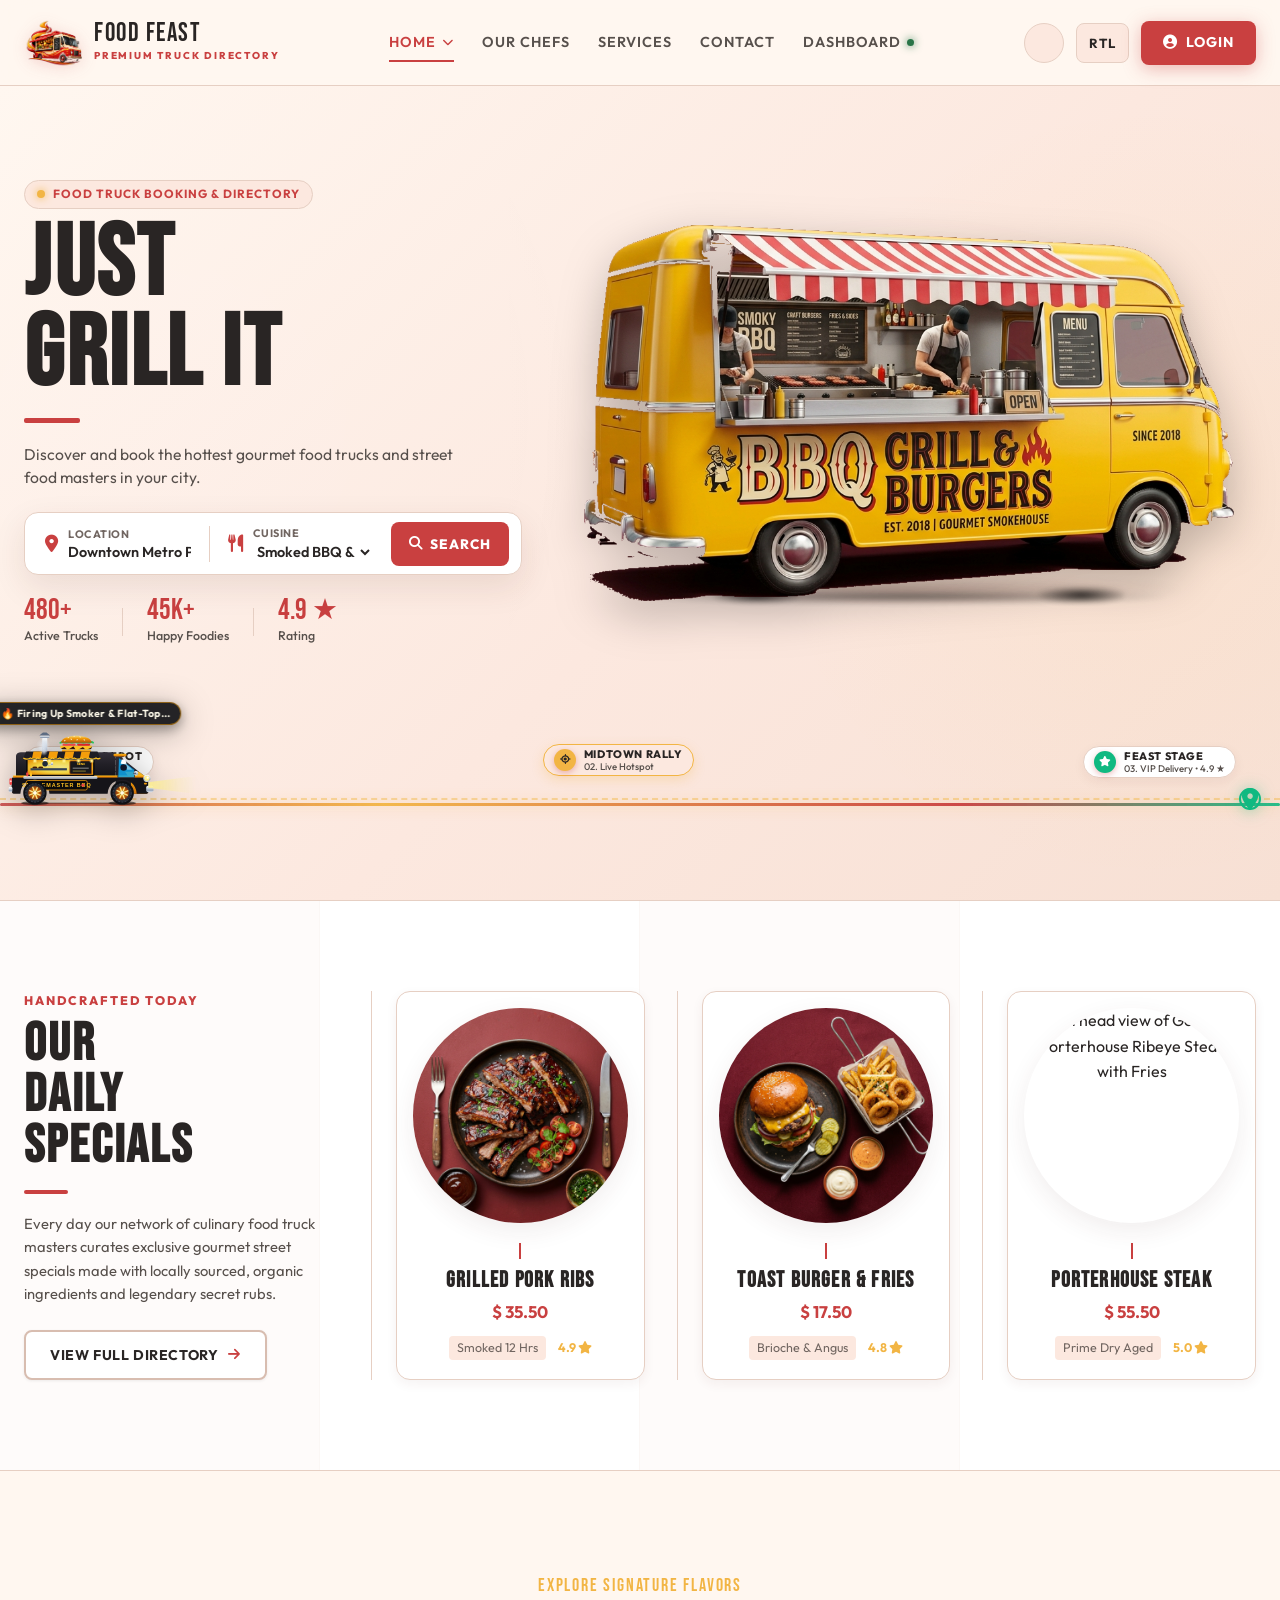
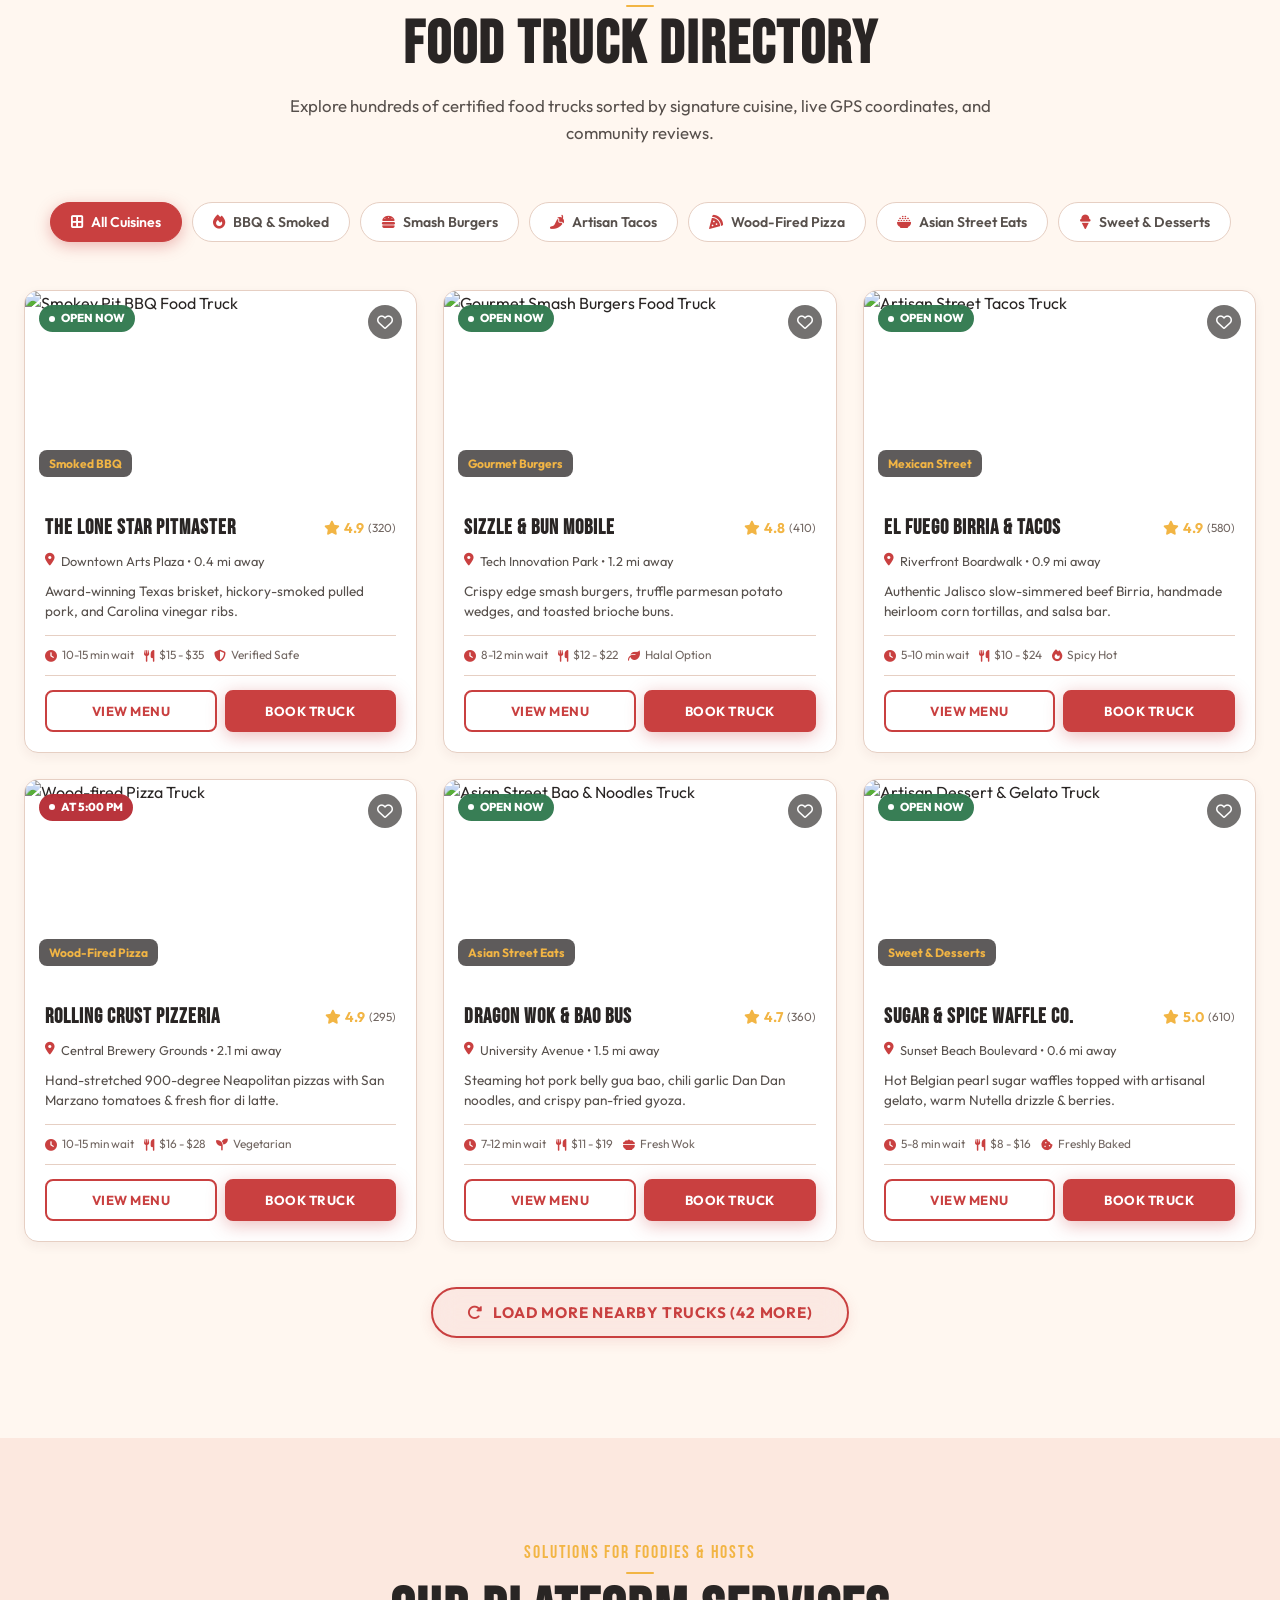
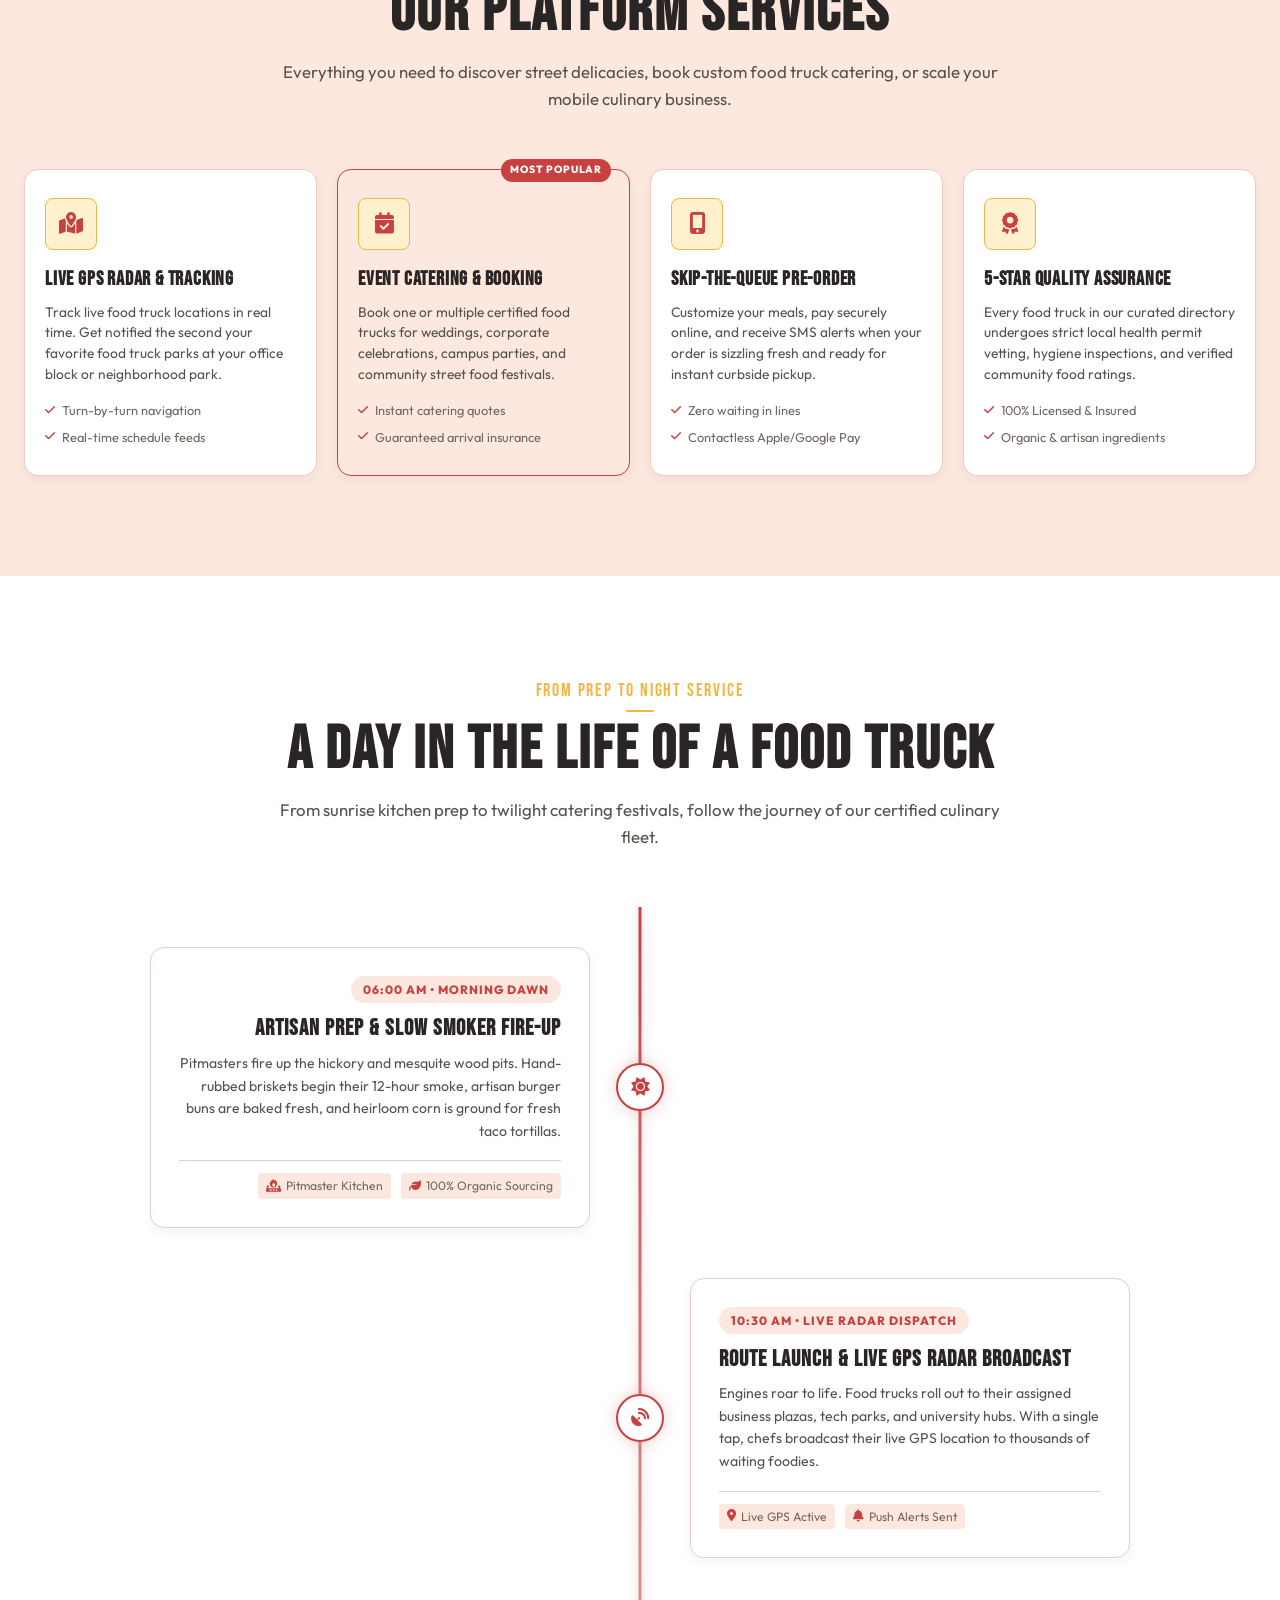
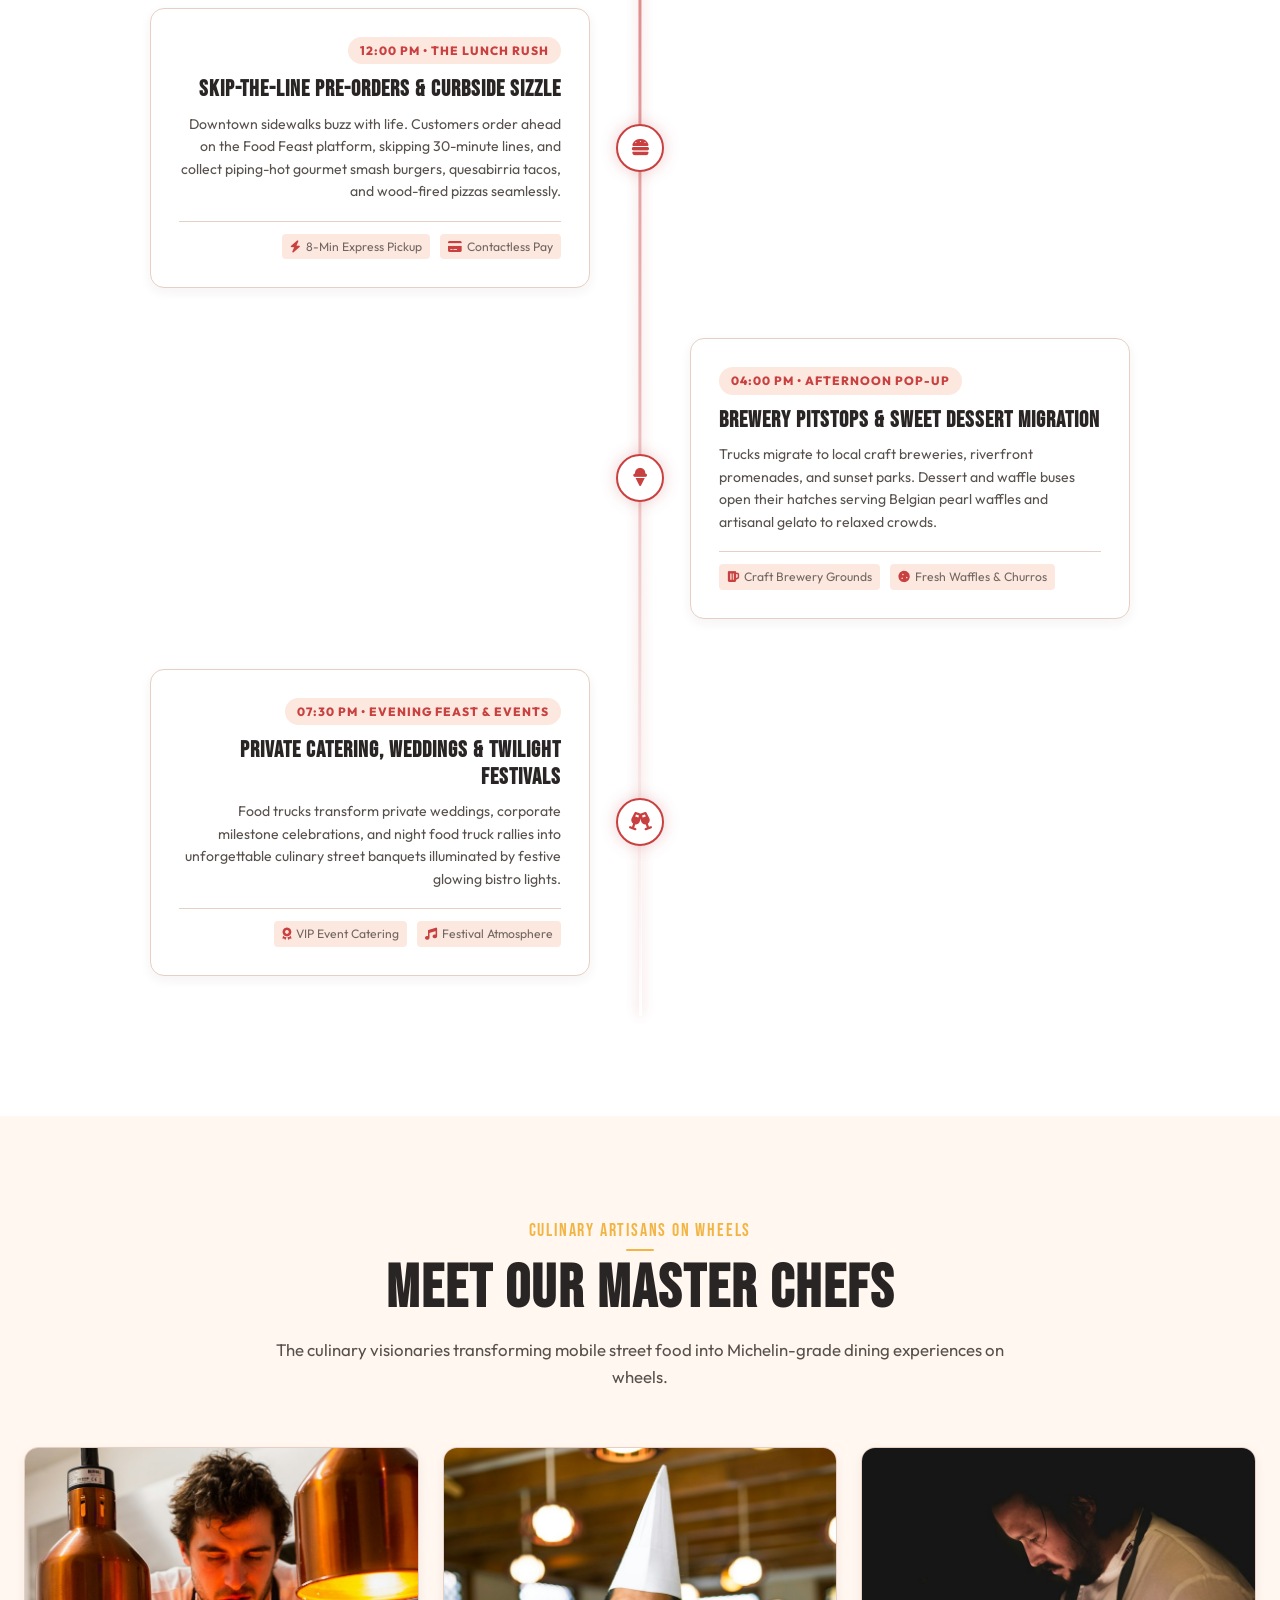
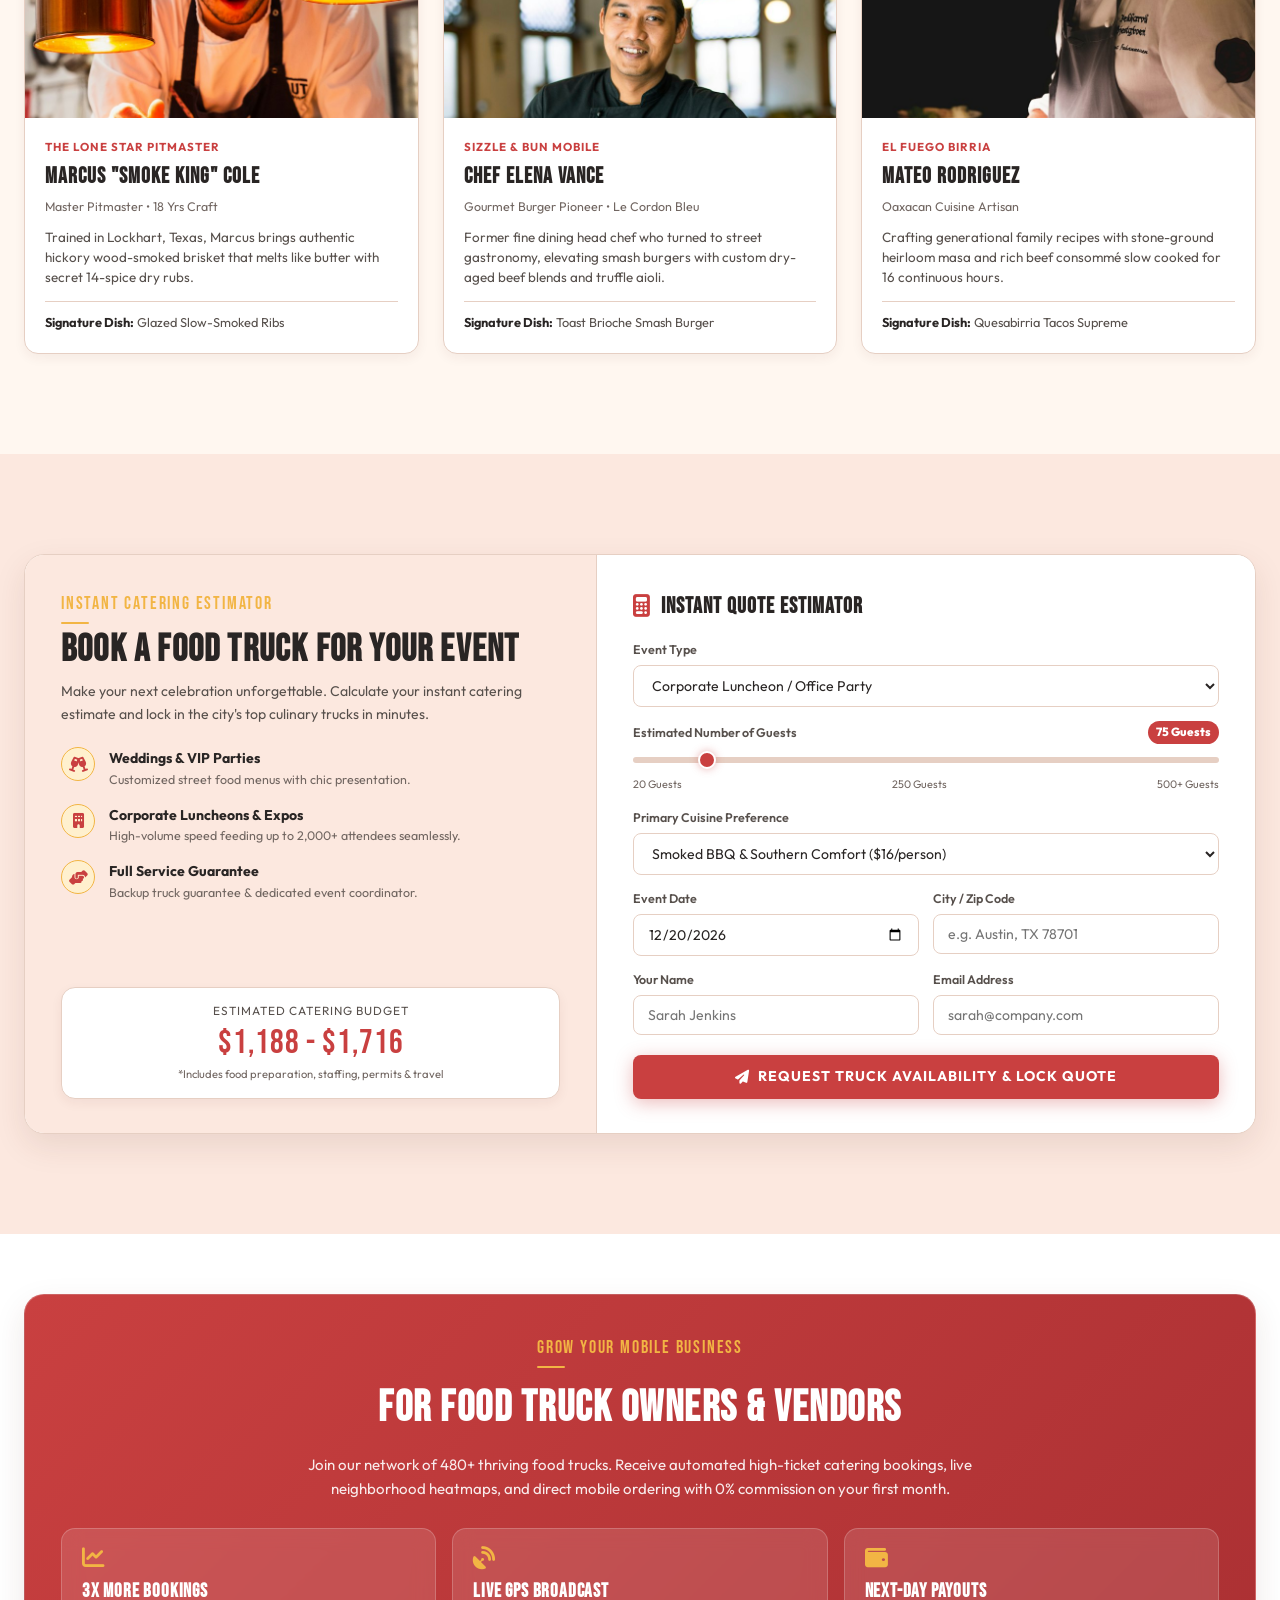
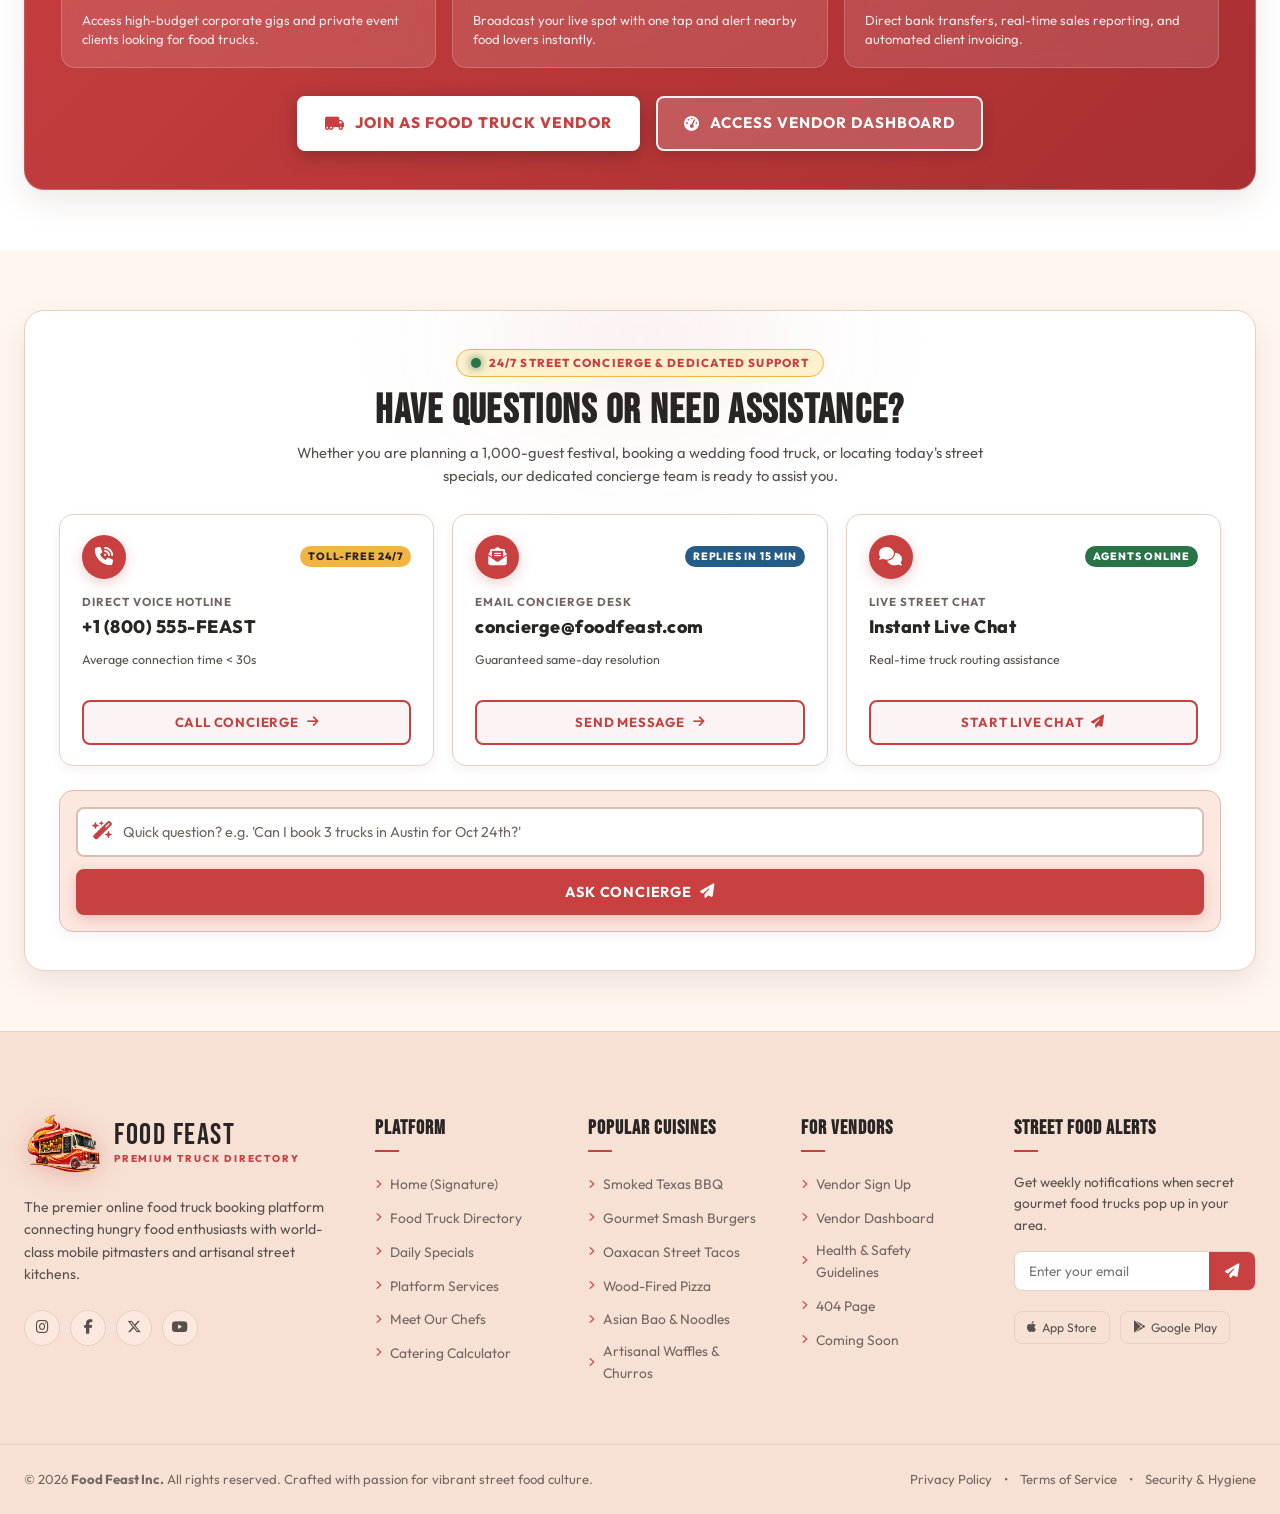
==== commit 97a73d99: "Add files via upload" ====
--- a/index.html
+++ b/index.html
@@ -1370,42 +1370,41 @@
           <a href="#" aria-label="Facebook"><i class="fa-brands fa-facebook-f"></i></a>
           <a href="#" aria-label="Twitter"><i class="fa-brands fa-x-twitter"></i></a>
           <a href="#" aria-label="YouTube"><i class="fa-brands fa-youtube"></i></a>
-          <a href="#" aria-label="TikTok"><i class="fa-brands fa-tiktok"></i></a>
         </div>
       </div>
 
       <div class="footer-col">
         <h4 class="footer-heading">Platform</h4>
         <ul class="footer-links">
-          <li><a href="#home">Home (Signature)</a></li>
-          <li><a href="#directory">Food Truck Directory</a></li>
-          <li><a href="#specials">Daily Specials</a></li>
-          <li><a href="#services">Platform Services</a></li>
-          <li><a href="#chefs">Meet Our Chefs</a></li>
-          <li><a href="#booking">Catering Calculator</a></li>
+          <li><a href="#home"><i class="fa-solid fa-angle-right"></i> Home (Signature)</a></li>
+          <li><a href="#directory"><i class="fa-solid fa-angle-right"></i> Food Truck Directory</a></li>
+          <li><a href="#specials"><i class="fa-solid fa-angle-right"></i> Daily Specials</a></li>
+          <li><a href="#services"><i class="fa-solid fa-angle-right"></i> Platform Services</a></li>
+          <li><a href="#chefs"><i class="fa-solid fa-angle-right"></i> Meet Our Chefs</a></li>
+          <li><a href="#booking"><i class="fa-solid fa-angle-right"></i> Catering Calculator</a></li>
         </ul>
       </div>
 
       <div class="footer-col">
         <h4 class="footer-heading">Popular Cuisines</h4>
         <ul class="footer-links">
-          <li><a href="#directory" onclick="filterDirectory('bbq')">Smoked Texas BBQ</a></li>
-          <li><a href="#directory" onclick="filterDirectory('burgers')">Gourmet Smash Burgers</a></li>
-          <li><a href="#directory" onclick="filterDirectory('tacos')">Oaxacan Street Tacos</a></li>
-          <li><a href="#directory" onclick="filterDirectory('pizza')">Wood-Fired Pizza</a></li>
-          <li><a href="#directory" onclick="filterDirectory('asian')">Asian Bao & Noodles</a></li>
-          <li><a href="#directory" onclick="filterDirectory('dessert')">Artisanal Waffles & Churros</a></li>
+          <li><a href="#directory" onclick="filterDirectory('bbq')"><i class="fa-solid fa-angle-right"></i> Smoked Texas BBQ</a></li>
+          <li><a href="#directory" onclick="filterDirectory('burgers')"><i class="fa-solid fa-angle-right"></i> Gourmet Smash Burgers</a></li>
+          <li><a href="#directory" onclick="filterDirectory('tacos')"><i class="fa-solid fa-angle-right"></i> Oaxacan Street Tacos</a></li>
+          <li><a href="#directory" onclick="filterDirectory('pizza')"><i class="fa-solid fa-angle-right"></i> Wood-Fired Pizza</a></li>
+          <li><a href="#directory" onclick="filterDirectory('asian')"><i class="fa-solid fa-angle-right"></i> Asian Bao & Noodles</a></li>
+          <li><a href="#directory" onclick="filterDirectory('dessert')"><i class="fa-solid fa-angle-right"></i> Artisanal Waffles & Churros</a></li>
         </ul>
       </div>
 
       <div class="footer-col">
         <h4 class="footer-heading">For Vendors</h4>
         <ul class="footer-links">
-          <li><a href="signup.html">Vendor Sign Up</a></li>
-          <li><a href="login.html">Vendor Dashboard</a></li>
-          <li><a href="#services">Health & Safety Guidelines</a></li>
-          <li><a href="#booking">Corporate Event Lead Program</a></li>
-          <li><a href="#contact">Partner Support</a></li>
+          <li><a href="signup.html"><i class="fa-solid fa-angle-right"></i> Vendor Sign Up</a></li>
+          <li><a href="login.html"><i class="fa-solid fa-angle-right"></i> Vendor Dashboard</a></li>
+          <li><a href="#services"><i class="fa-solid fa-angle-right"></i> Health & Safety Guidelines</a></li>
+          <li><a href="404.html"><i class="fa-solid fa-angle-right"></i> 404 Page</a></li>
+          <li><a href="comingsoon.html"><i class="fa-solid fa-angle-right"></i> Coming Soon</a></li>
         </ul>
       </div>
 
--- a/index.css
+++ b/index.css
@@ -381,19 +381,52 @@
 }
 
 .btn-outline-white {
+  background: #ffffff;
+  color: var(--color-text-primary);
+  border: 1.5px solid #B8907E;
+  font-weight: 700;
+  box-sizing: border-box;
+  box-shadow: 0 1px 3px rgba(41, 37, 36, 0.08);
+  transition: all var(--transition-fast);
+}
+.btn-outline-white:hover {
+  background: var(--color-surface-secondary);
+  border-color: var(--color-primary);
+  color: var(--color-primary);
+  transform: translateY(-2px);
+  box-shadow: 0 4px 16px rgba(201, 64, 64, 0.16);
+}
+
+[data-theme="light"] .btn-outline-white,
+[data-theme="burgundy"] .btn-outline-white {
+  background: #ffffff;
+  border: 1.5px solid #B8907E;
+  color: var(--color-text-primary);
+  font-weight: 700;
+  box-shadow: 0 1px 3px rgba(41, 37, 36, 0.08);
+}
+[data-theme="light"] .btn-outline-white:hover,
+[data-theme="burgundy"] .btn-outline-white:hover {
+  background: var(--color-surface-secondary);
+  border-color: var(--color-primary);
+  color: var(--color-primary);
+  box-shadow: 0 3px 8px rgba(201, 64, 64, 0.16);
+}
+
+[data-theme="dark"] .btn-outline-white,
+[data-theme="charcoal"] .btn-outline-white {
   background: transparent;
   color: #FFFFFF;
-  border: 2px solid rgba(255, 255, 255, 0.90);
-  font-weight: 700;
-  box-sizing: border-box;
-  transition: all var(--transition-fast);
-}
-.btn-outline-white:hover {
+  border: 2px solid rgba(255, 255, 255, 0.85);
+  box-shadow: none;
+}
+[data-theme="dark"] .btn-outline-white:hover,
+[data-theme="charcoal"] .btn-outline-white:hover {
   background: rgba(255, 255, 255, 0.22);
   color: #FFFFFF;
   border-color: #FFFFFF;
   transform: translateY(-2px);
-  box-shadow: 0 4px 16px rgba(0, 0, 0, 0.2);
+  box-shadow: 0 4px 16px rgba(0, 0, 0, 0.25);
 }
 
 .btn-glass-burgundy {
@@ -1832,7 +1865,86 @@
 }
 .specials-cta-btn {
   align-self: flex-start;
+  font-size: 0.88rem;
+  font-weight: 700;
+  letter-spacing: 0.6px;
+  padding: 12px 24px;
+  border-radius: var(--radius-sm);
+  display: inline-flex;
+  align-items: center;
+  gap: 10px;
+  text-decoration: none;
+  background: #ffffff;
+  color: var(--text-main);
+  border: 2px solid var(--border-medium);
+  box-shadow: 0 2px 8px rgba(41, 37, 36, 0.08);
+  transition: all var(--transition-fast);
+}
+.specials-cta-btn i {
+  color: var(--color-primary);
   font-size: 0.85rem;
+  transition: transform var(--transition-fast), color var(--transition-fast);
+}
+.specials-cta-btn:hover {
+  background: var(--color-primary);
+  color: #FFFFFF;
+  border-color: var(--color-primary);
+  transform: translateY(-2px);
+  box-shadow: 0 6px 20px rgba(201, 64, 64, 0.35);
+}
+.specials-cta-btn:hover i {
+  color: #FFFFFF;
+  transform: translateX(4px);
+}
+
+:root .specials-cta-btn,
+[data-theme="light"] .specials-cta-btn,
+[data-theme="burgundy"] .specials-cta-btn {
+  background: #ffffff;
+  color: var(--text-main);
+  border: 2px solid var(--border-medium);
+}
+:root .specials-cta-btn i,
+[data-theme="light"] .specials-cta-btn i,
+[data-theme="burgundy"] .specials-cta-btn i {
+  color: var(--color-primary);
+}
+:root .specials-cta-btn:hover,
+[data-theme="light"] .specials-cta-btn:hover,
+[data-theme="burgundy"] .specials-cta-btn:hover {
+  background: var(--color-primary);
+  color: #FFFFFF;
+  border-color: var(--color-primary);
+}
+:root .specials-cta-btn:hover i,
+[data-theme="light"] .specials-cta-btn:hover i,
+[data-theme="burgundy"] .specials-cta-btn:hover i {
+  color: #FFFFFF;
+}
+
+[data-theme="dark"] .specials-cta-btn,
+[data-theme="charcoal"] .specials-cta-btn {
+  background: rgba(255, 255, 255, 0.08);
+  color: #FFFFFF;
+  border: 2px solid rgba(255, 255, 255, 0.45);
+  box-shadow: 0 4px 14px rgba(0, 0, 0, 0.25);
+}
+[data-theme="dark"] .specials-cta-btn i,
+[data-theme="charcoal"] .specials-cta-btn i {
+  color: var(--color-primary);
+}
+[data-theme="dark"] .specials-cta-btn:hover,
+[data-theme="charcoal"] .specials-cta-btn:hover {
+  background: var(--color-primary);
+  color: #FFFFFF;
+  border-color: var(--color-primary);
+  box-shadow: 0 6px 20px rgba(201, 64, 64, 0.45);
+  transform: translateY(-2px);
+}
+[data-theme="dark"] .specials-cta-btn:hover i,
+[data-theme="charcoal"] .specials-cta-btn:hover i {
+  color: #FFFFFF;
+  transform: translateX(4px);
 }
 
 .special-dish-col {
@@ -3382,9 +3494,27 @@
   font-size: 0.86rem;
   color: var(--text-dim);
 }
+.footer-links a {
+  display: inline-flex;
+  align-items: center;
+  gap: 8px;
+  color: var(--text-dim);
+  text-decoration: none;
+  transition: color var(--transition-fast), transform var(--transition-fast);
+}
+.footer-links a i {
+  font-size: 0.72rem;
+  color: var(--color-primary);
+  opacity: 0.85;
+  transition: transform var(--transition-fast), opacity var(--transition-fast);
+}
 .footer-links a:hover {
   color: var(--color-primary);
   transform: translateX(4px);
+}
+.footer-links a:hover i {
+  opacity: 1;
+  transform: translateX(2px);
 }
 
 .newsletter-desc {
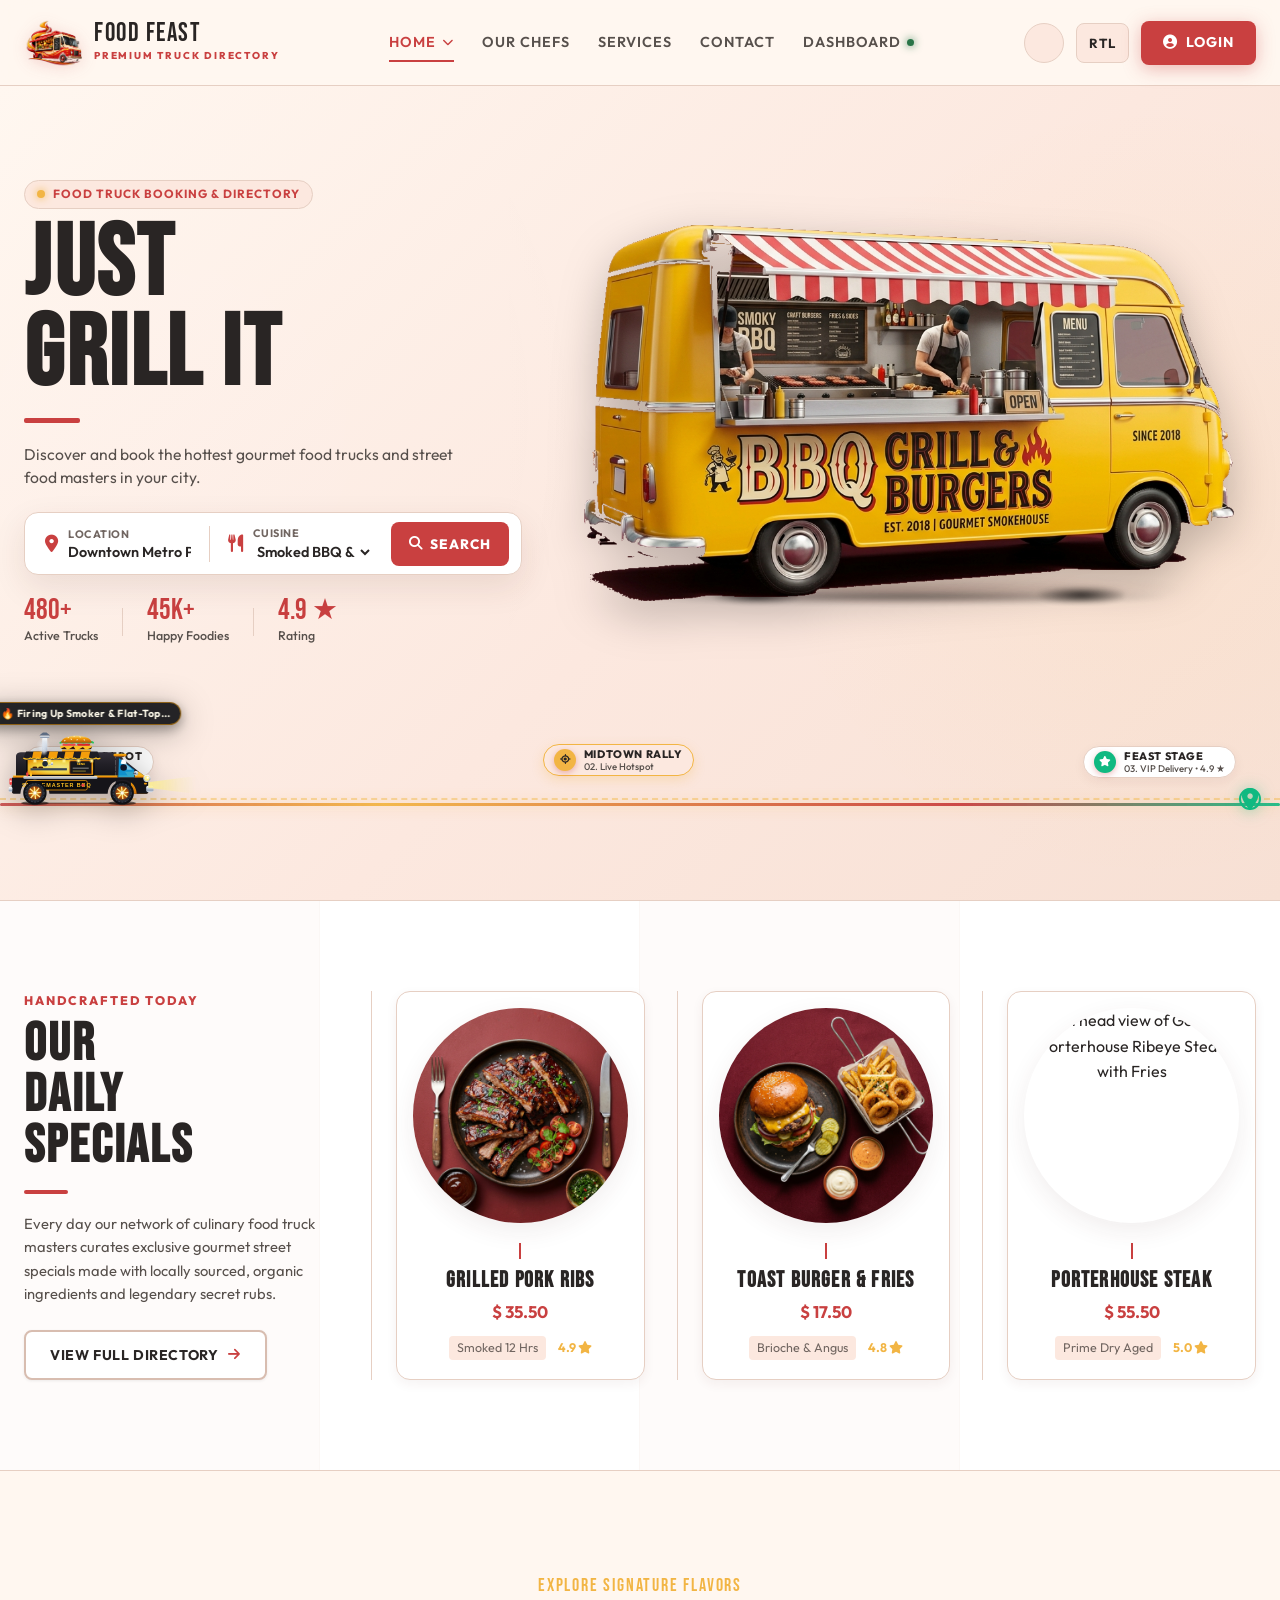
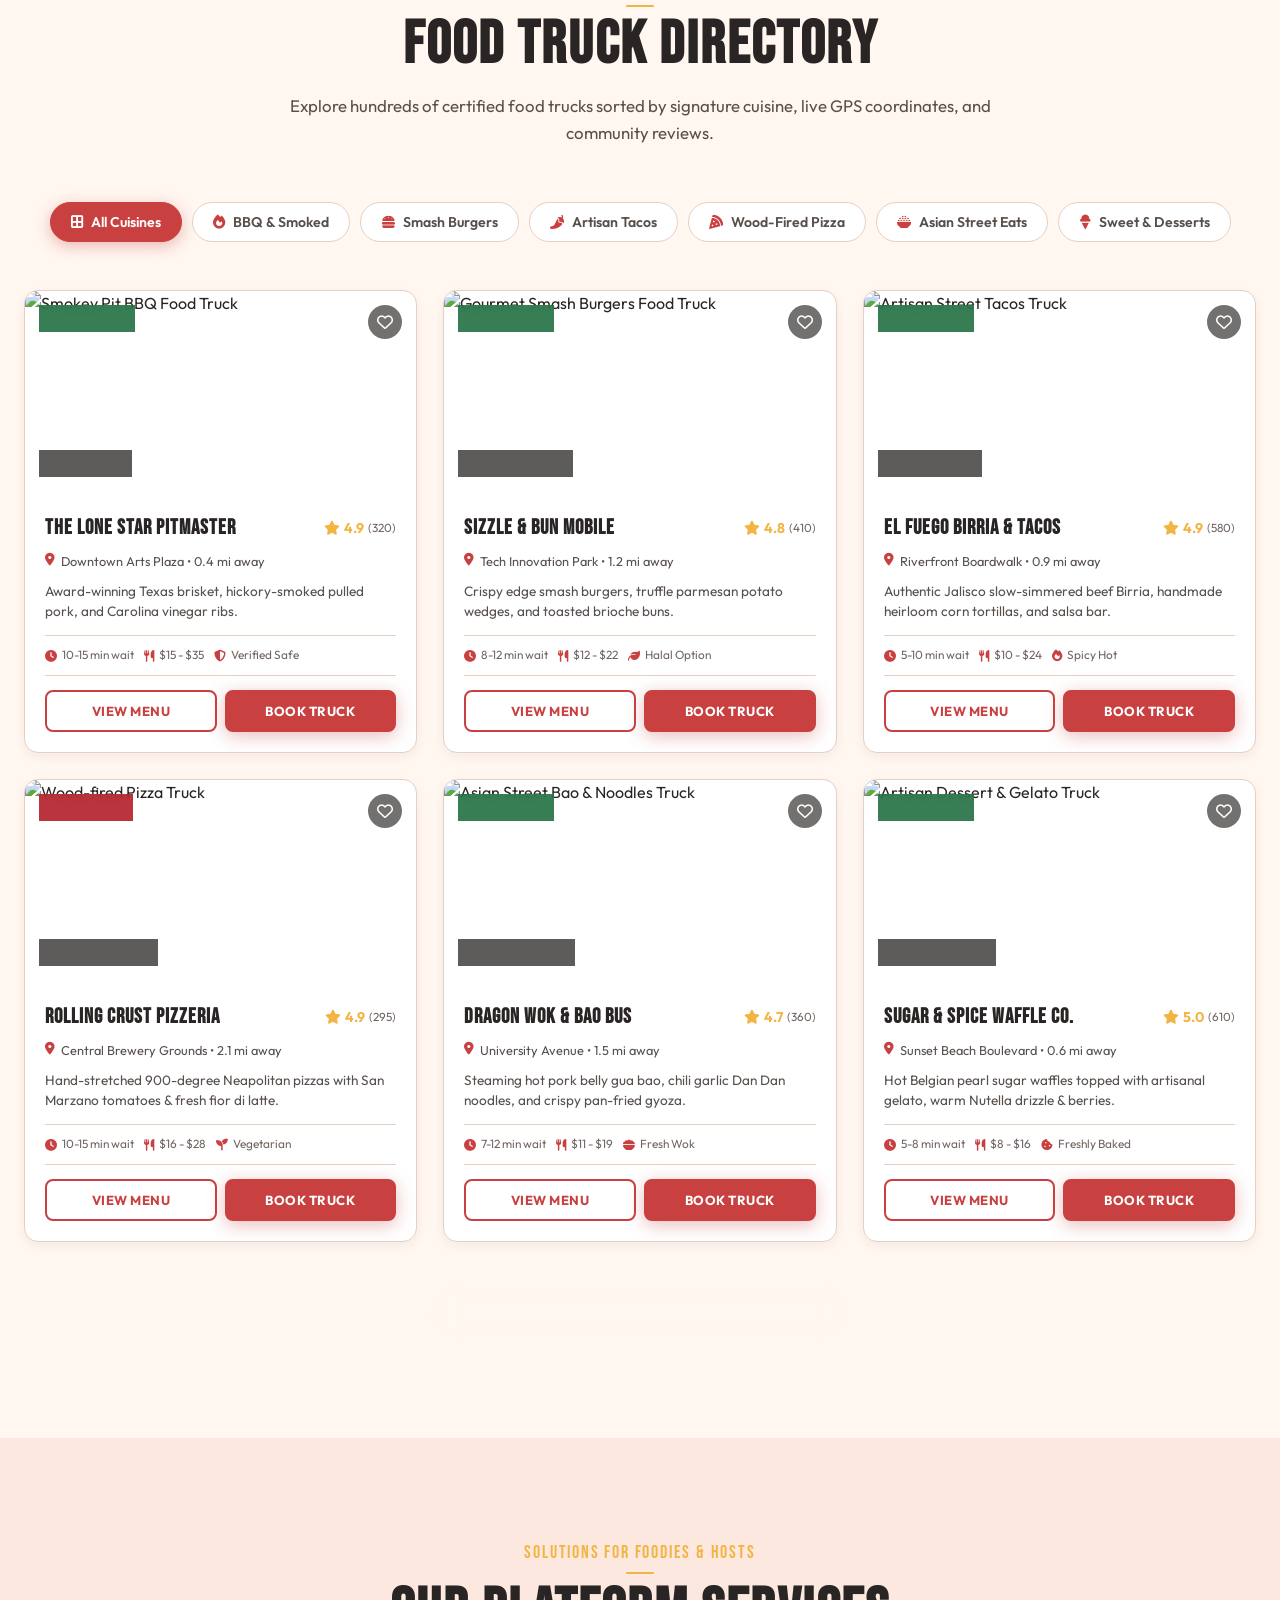
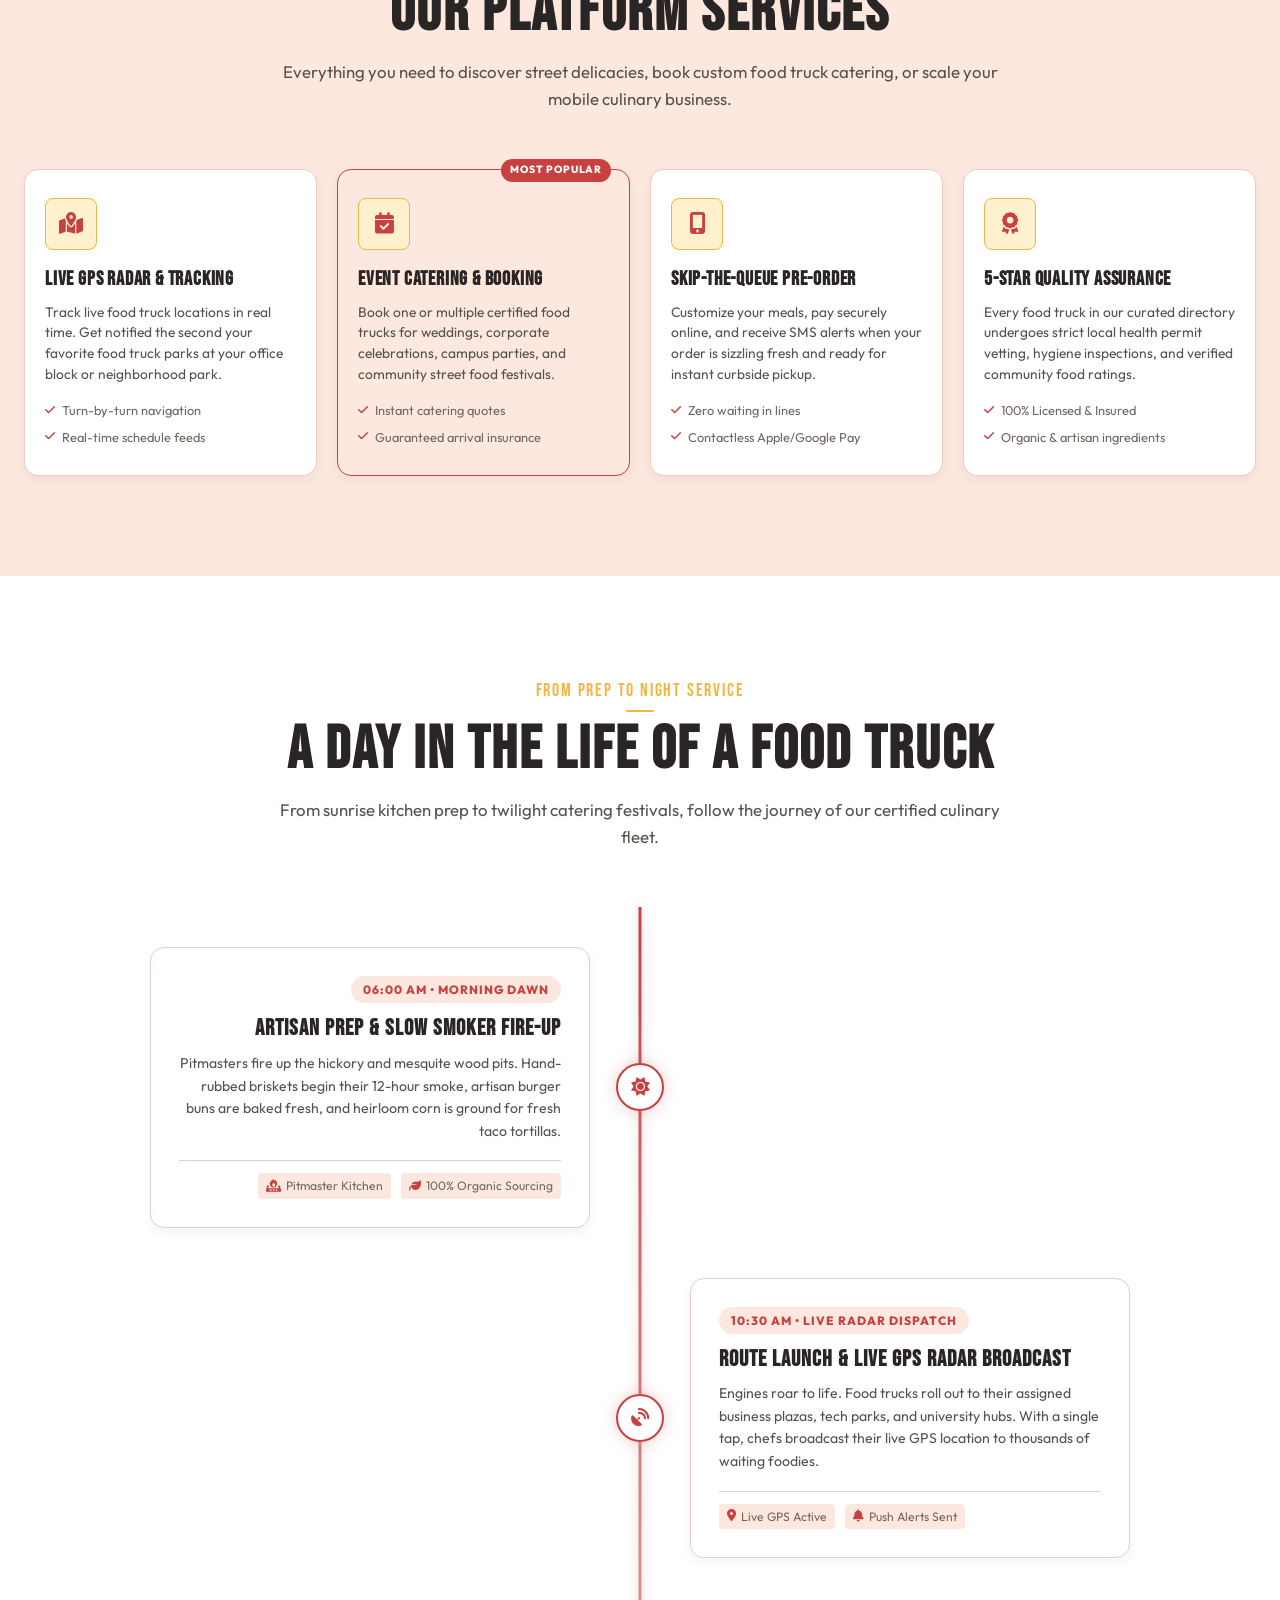
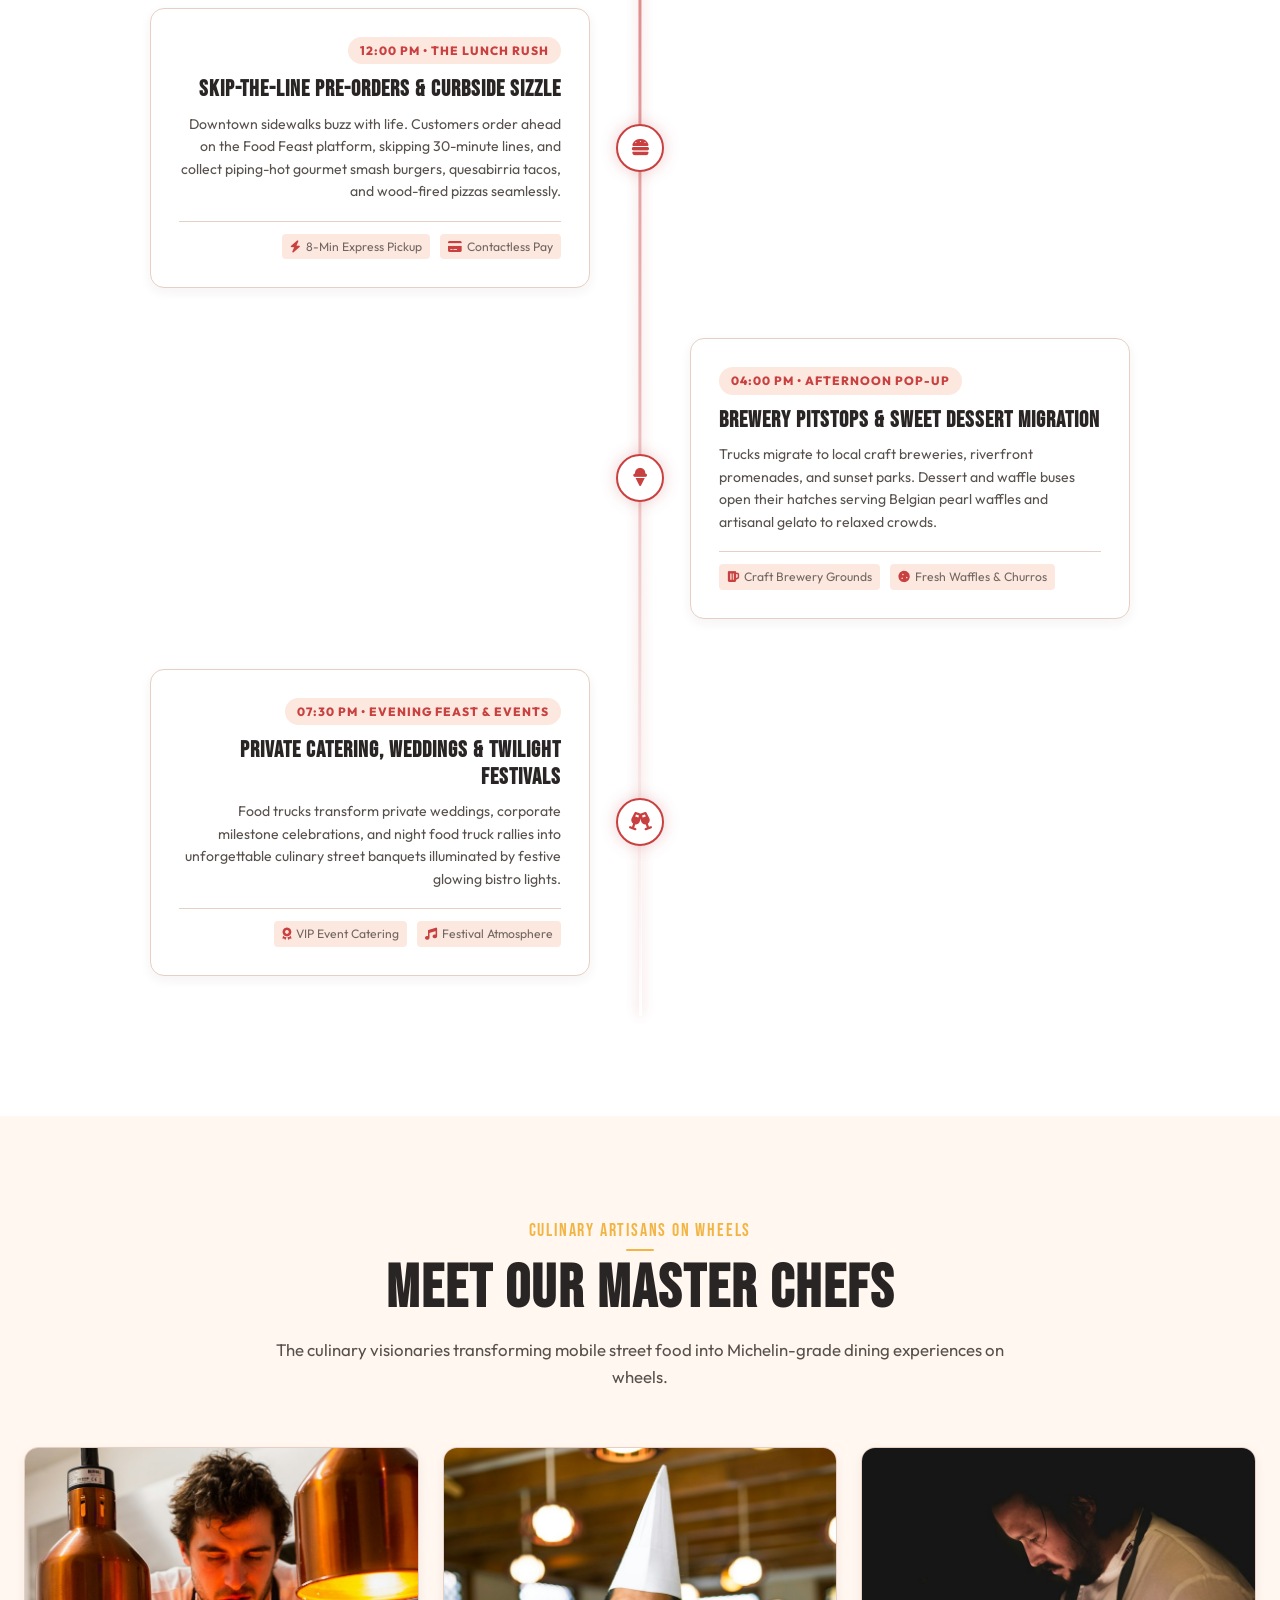
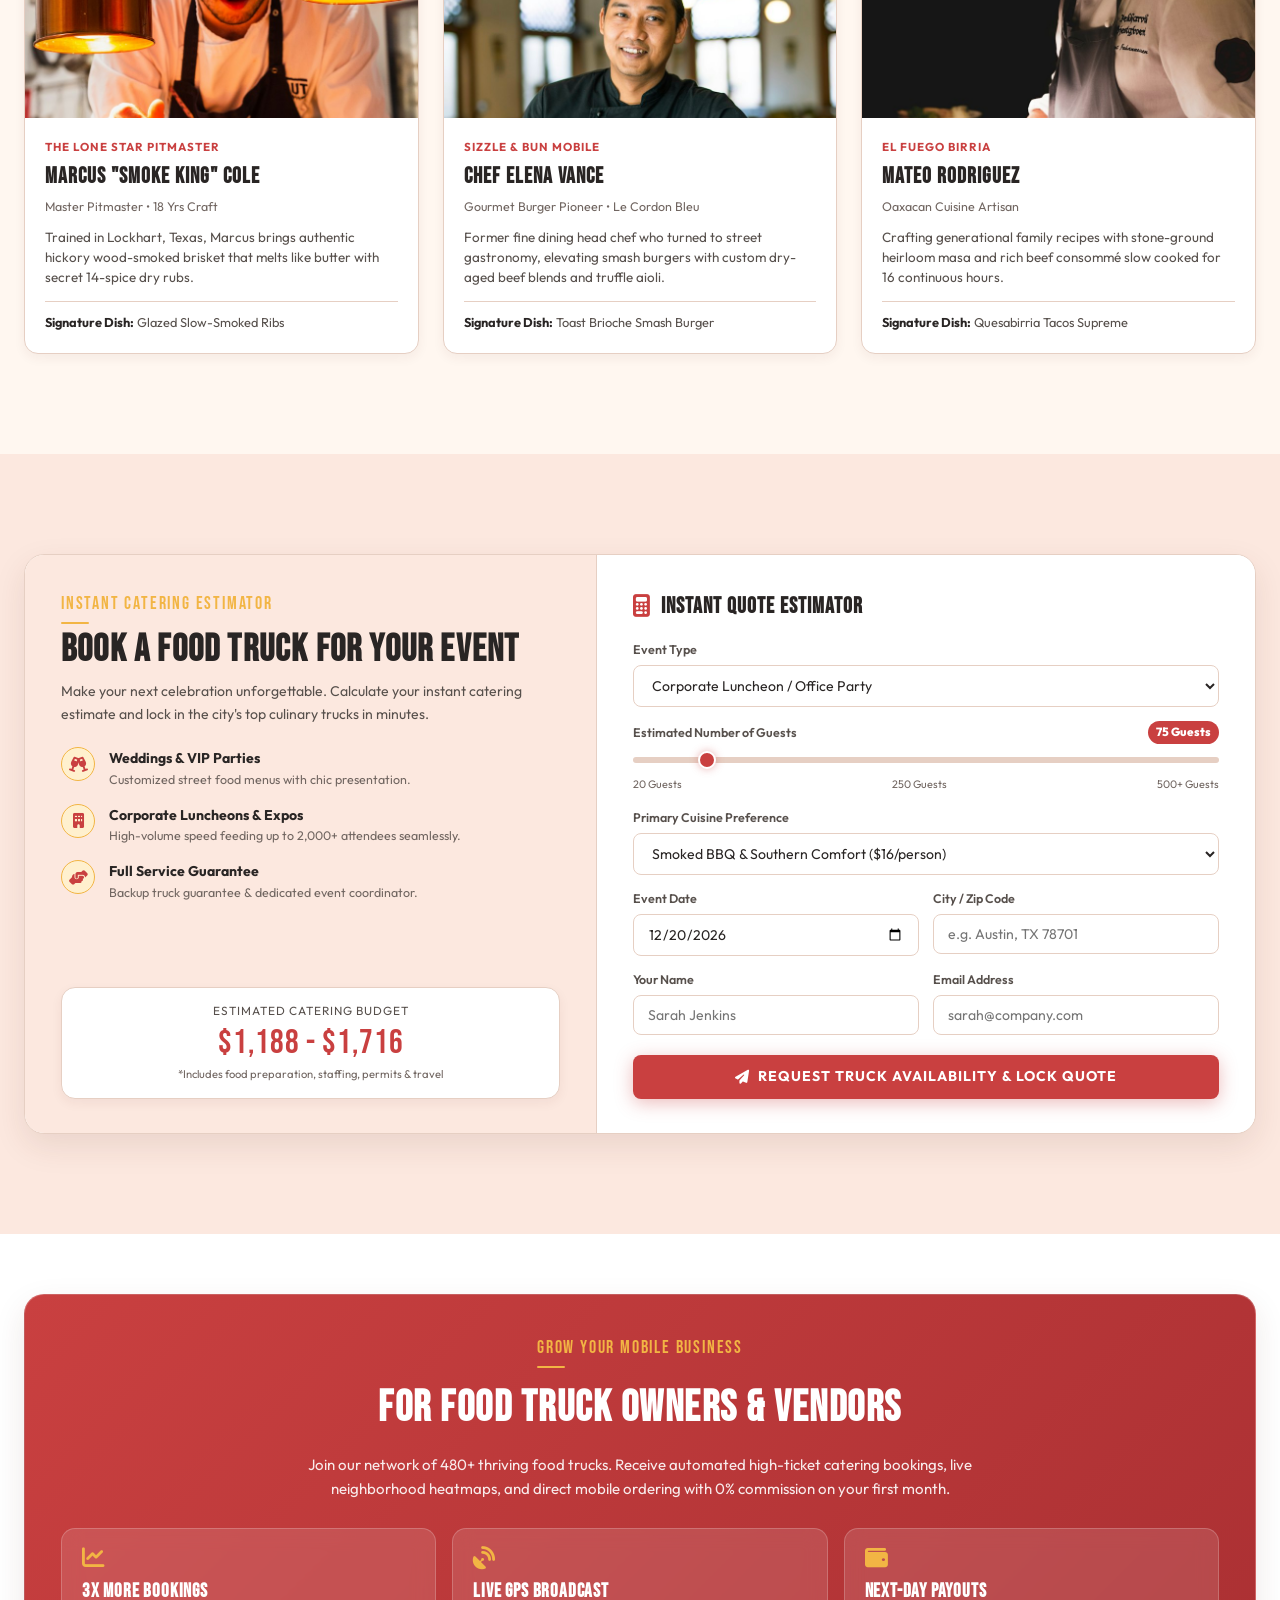
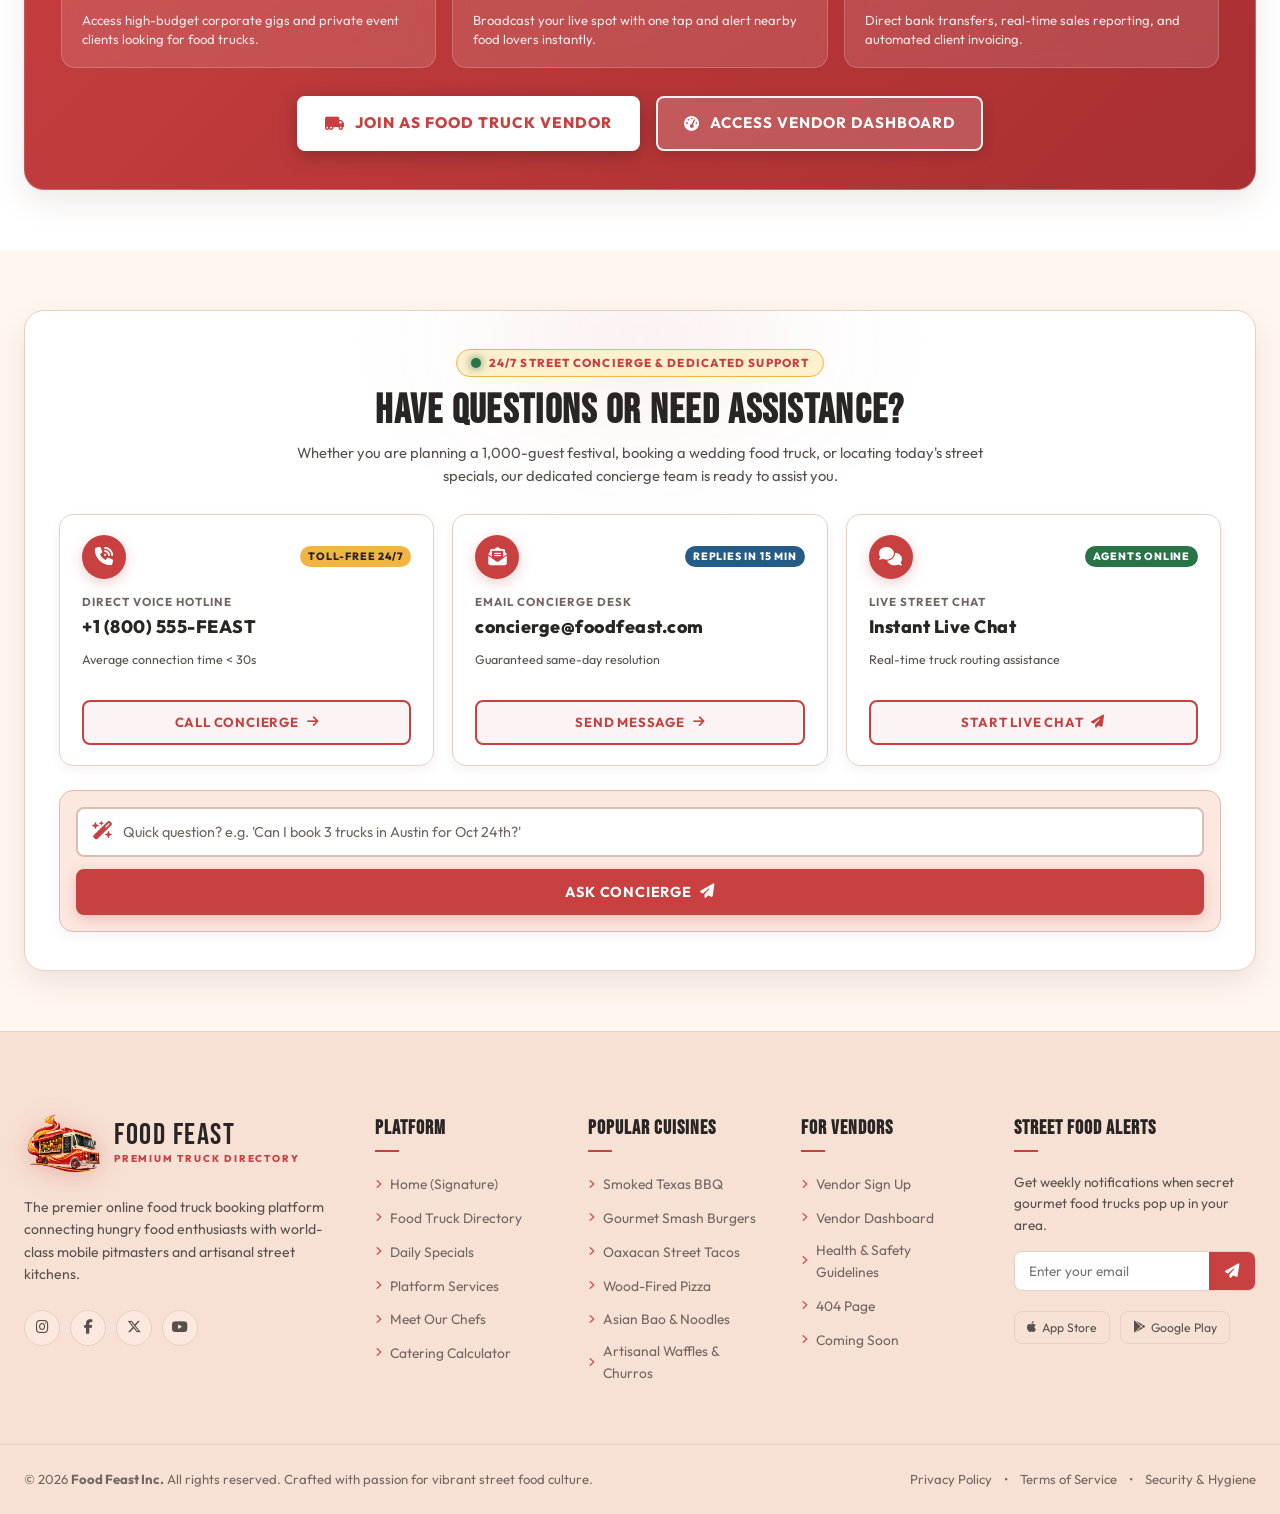
==== commit 004875b4: "Add files via upload" ====
--- a/index.html
+++ b/index.html
@@ -93,7 +93,7 @@
       <div class="header-actions">
         
         <button class="action-btn theme-toggle-btn" id="themeToggleBtn" aria-label="Toggle Theme Mode" title="Toggle Light / Dark Mode">
-          <i data-lucide="sun" id="themeLucideIcon" class="theme-lucide-icon"></i>
+          <i data-lucide="moon" id="themeLucideIcon" class="theme-lucide-icon"></i>
         </button>
 
         <button class="action-btn rtl-toggle-btn" id="rtlToggleBtn" aria-label="Toggle Text Direction" title="Switch Direction (LTR / RTL)">
--- a/index.css
+++ b/index.css
@@ -781,8 +781,8 @@
 .theme-lucide-icon, .theme-toggle-btn svg {
   width: 20px;
   height: 20px;
-  stroke: var(--accent-yellow);
-  stroke-width: 2.2;
+  stroke: currentColor;
+  stroke-width: 2;
   display: block;
 }
 
@@ -4305,6 +4305,31 @@
   .header-container {
     padding: 0 16px;
     gap: 12px;
+    flex-wrap: nowrap;
+    align-items: center;
+    justify-content: space-between;
+  }
+  .brand-logo {
+    display: inline-flex;
+    align-items: center;
+    gap: 8px;
+    min-width: 0;
+    flex-shrink: 0;
+  }
+  .logo-emblem {
+    width: 40px;
+    height: 34px;
+    min-width: 40px;
+    flex-shrink: 0;
+  }
+  .brand-title {
+    font-size: 1.3rem;
+    letter-spacing: 0.8px;
+    line-height: 1;
+    white-space: nowrap;
+  }
+  .brand-subtitle {
+    display: none;
   }
   .main-nav {
     display: none !important;
@@ -4315,9 +4340,15 @@
   .header-actions {
     display: flex !important;
     align-items: center !important;
+    justify-content: flex-end !important;
     gap: 8px !important;
     margin-left: auto !important;
     flex-shrink: 0 !important;
+  }
+  [dir="rtl"] .header-actions {
+    margin-left: 0 !important;
+    margin-right: auto !important;
+    justify-content: flex-start !important;
   }
   .theme-toggle-btn {
     width: 38px !important;
@@ -4644,47 +4675,78 @@
   }
   .header-container {
     padding: 0 12px;
+    gap: 8px;
+    flex-wrap: nowrap;
+    align-items: center;
+    justify-content: space-between;
   }
   .brand-logo {
+    display: inline-flex;
+    align-items: center;
     gap: 8px;
+    min-width: 0;
+    flex-shrink: 0;
+    text-decoration: none;
   }
   .logo-emblem {
-    width: 44px;
-    height: 36px;
+    width: 36px;
+    height: 32px;
+    min-width: 36px;
+    flex-shrink: 0;
+  }
+  .brand-text {
+    display: flex;
+    flex-direction: column;
+    justify-content: center;
   }
   .brand-title {
-    font-size: 1.22rem;
+    font-size: 1.25rem;
     letter-spacing: 0.8px;
+    line-height: 1;
+    white-space: nowrap;
   }
   .brand-subtitle {
-    font-size: 0.50rem;
-    letter-spacing: 0.8px;
+    display: none;
   }
   .header-actions {
-    gap: 6px;
+    display: flex !important;
+    align-items: center !important;
+    justify-content: flex-end !important;
+    margin-left: auto !important;
+    flex-shrink: 0 !important;
+    gap: 8px !important;
+  }
+  [dir="rtl"] .header-actions {
+    margin-left: 0 !important;
+    margin-right: auto !important;
+    justify-content: flex-start !important;
   }
   .theme-toggle-btn {
-    width: 34px;
-    height: 34px;
-    min-width: 34px;
+    width: 36px !important;
+    height: 36px !important;
+    min-width: 36px !important;
+    flex-shrink: 0 !important;
   }
   .theme-lucide-icon, .theme-toggle-btn svg {
-    width: 17px;
-    height: 17px;
+    width: 18px;
+    height: 18px;
   }
   .rtl-toggle-btn {
-    height: 34px;
-    min-width: 36px;
-    padding: 0 6px;
-    font-size: 0.72rem;
+    height: 36px !important;
+    min-width: 38px !important;
+    padding: 0 8px !important;
+    font-size: 0.76rem !important;
+    flex-shrink: 0 !important;
   }
   .mobile-menu-btn {
-    width: 36px;
-    height: 34px;
-    min-width: 36px;
+    display: flex !important;
+    width: 36px !important;
+    height: 36px !important;
+    min-width: 36px !important;
+    flex-shrink: 0 !important;
   }
   .mobile-menu-btn .bar {
-    width: 16px;
+    width: 18px !important;
   }
   .hero-title {
     font-size: 2.6rem;
@@ -4894,24 +4956,47 @@
     height: 56px;
   }
   .header-container {
-    padding: 0 10px;
+    padding: 0 8px;
+    gap: 6px;
   }
   .brand-title {
     font-size: 1.12rem;
+    letter-spacing: 0.5px;
   }
   .brand-subtitle {
-    font-size: 0.46rem;
+    display: none;
   }
   .logo-emblem {
-    width: 38px;
-    height: 32px;
+    width: 32px;
+    height: 28px;
+    min-width: 32px;
   }
   .header-actions {
-    gap: 4px;
+    display: flex !important;
+    align-items: center !important;
+    justify-content: flex-end !important;
+    margin-left: auto !important;
+    flex-shrink: 0 !important;
+    gap: 5px !important;
+  }
+  [dir="rtl"] .header-actions {
+    margin-left: 0 !important;
+    margin-right: auto !important;
+    justify-content: flex-start !important;
   }
   .theme-toggle-btn, .rtl-toggle-btn, .mobile-menu-btn {
-    height: 32px;
-    min-width: 32px;
+    height: 32px !important;
+    width: 32px !important;
+    min-width: 32px !important;
+    flex-shrink: 0 !important;
+  }
+  .mobile-menu-btn .bar {
+    width: 15px !important;
+  }
+  .rtl-toggle-btn {
+    font-size: 0.70rem !important;
+    padding: 0 5px !important;
+    min-width: 30px !important;
   }
   .hero-title {
     font-size: 2.3rem;
